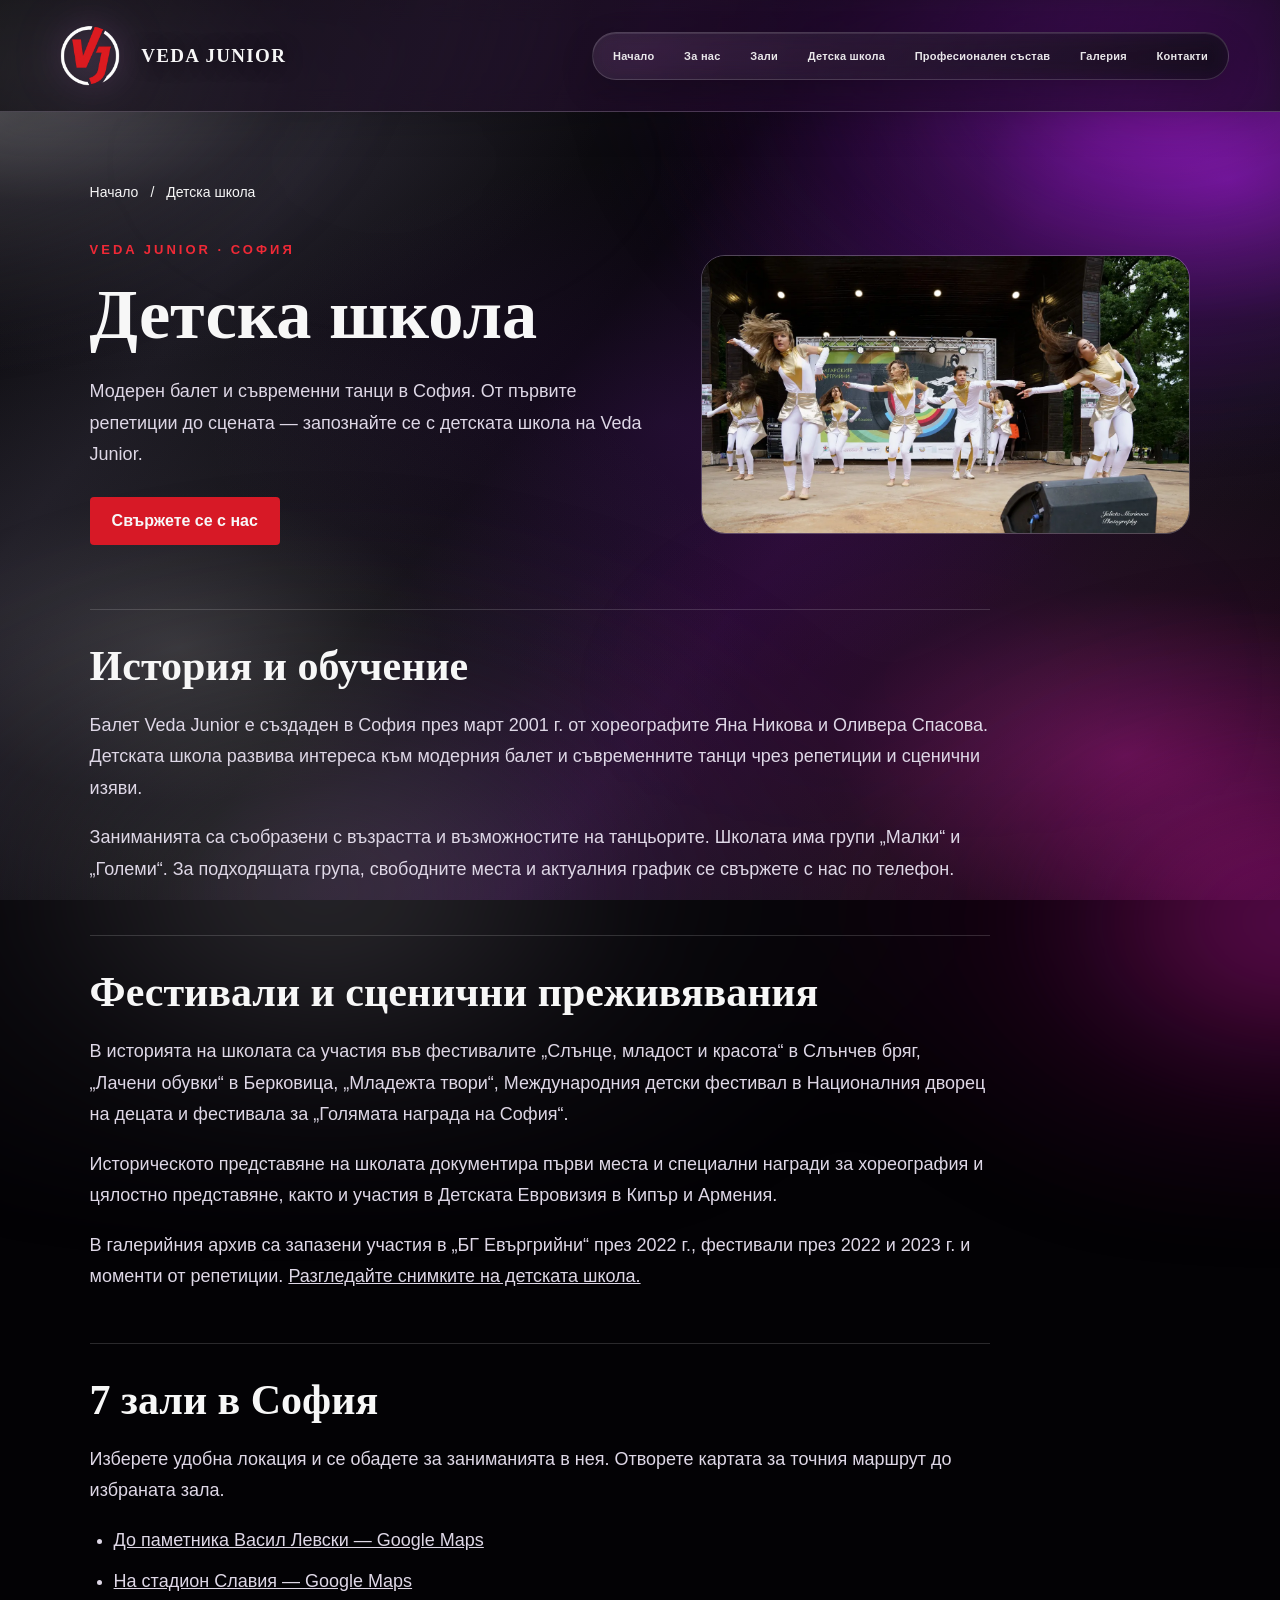
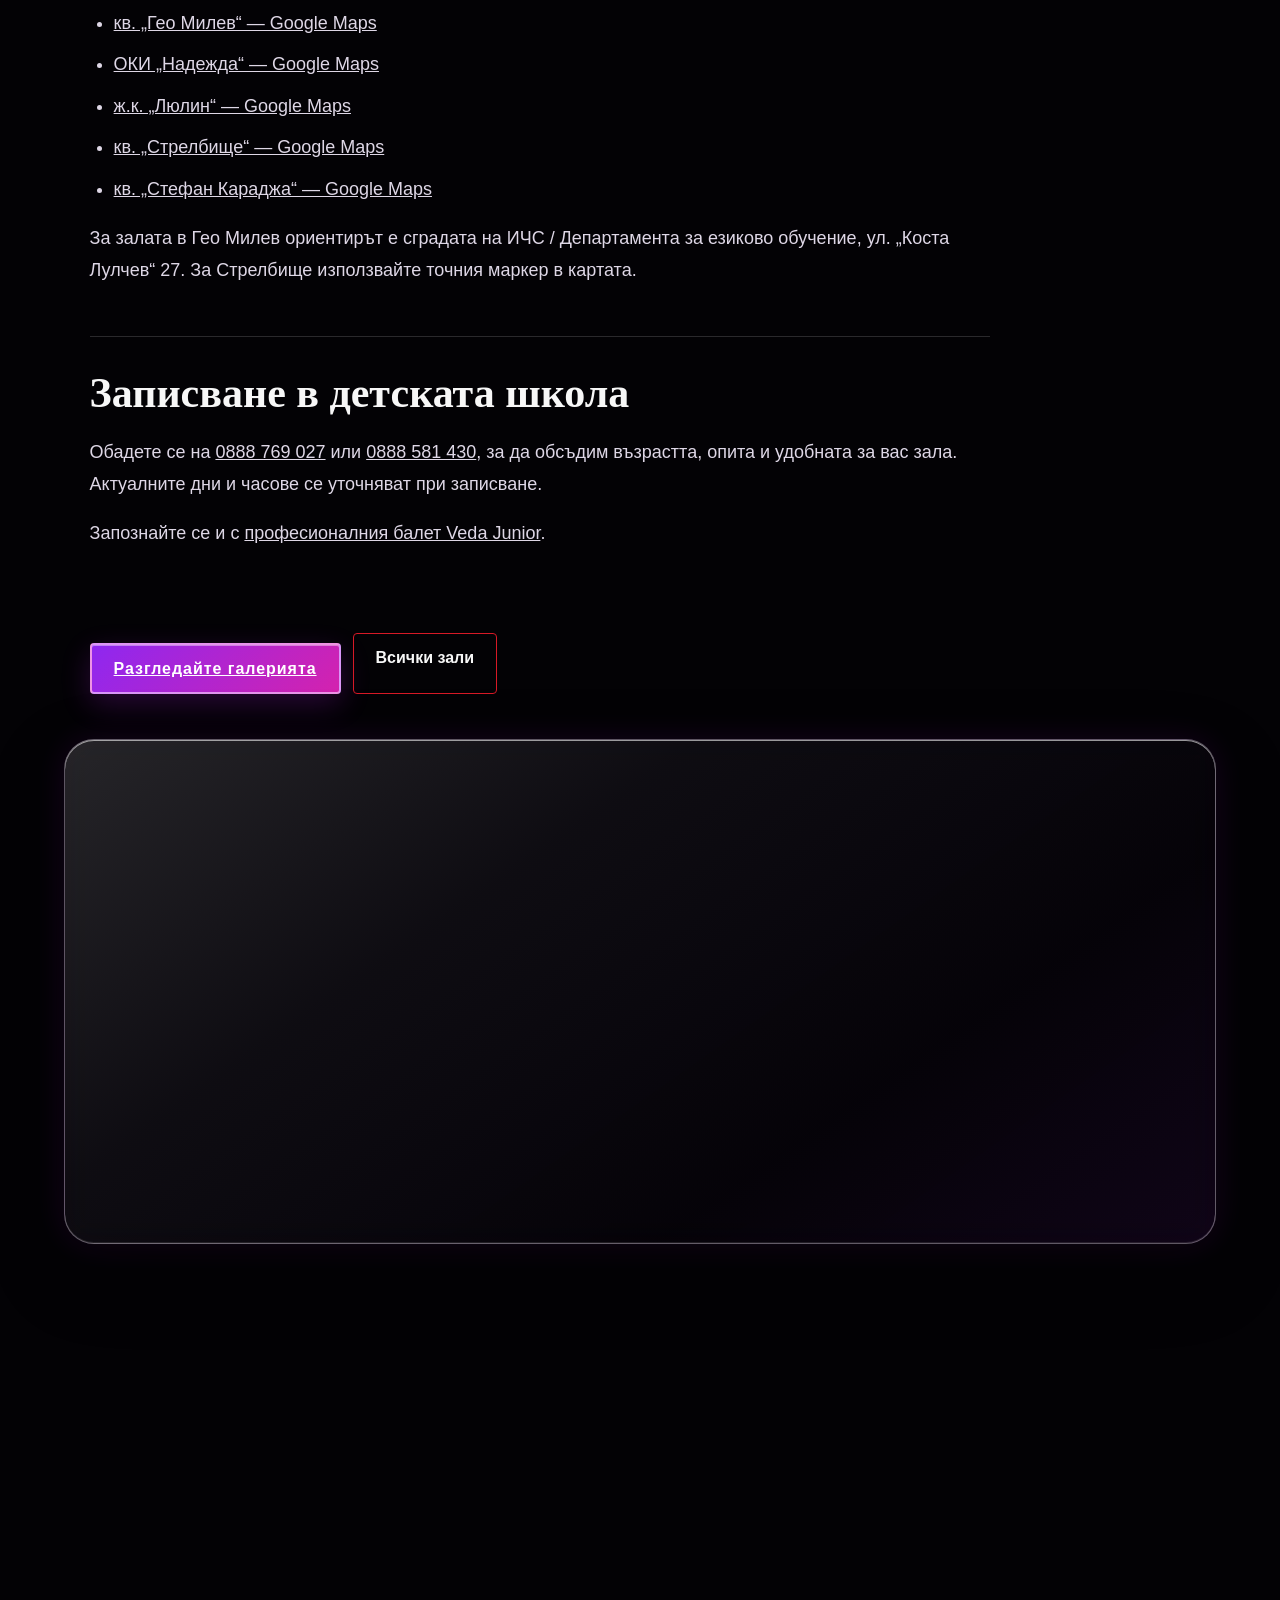
==== detska-shkola.html @ 1b2a311f "Restore school and professional ballet pages and verified legacy SEO routes" ====
<!doctype html><html lang="bg"><head><!-- Google tag (gtag.js) -->
<script async src="https://www.googletagmanager.com/gtag/js?id=G-CDFRE2R4PN"></script>
<script>
  window.dataLayer = window.dataLayer || [];
  function gtag(){dataLayer.push(arguments);}
  gtag('js', new Date());
  gtag('config', 'G-CDFRE2R4PN');
</script><meta charset="utf-8"><meta name="viewport" content="width=device-width,initial-scale=1,viewport-fit=cover"><title>Детска школа по танци и модерен балет в София | Veda Junior</title><meta name="description" content="Детската школа на Veda Junior: история от 2001 г., модерен балет, съвременни танци, фестивали и 7 зали в София. Контакти за записване."><link rel="canonical" href="https://vedajunior.com/detska-shkola.html"><meta property="og:locale" content="bg_BG"><meta property="og:type" content="website"><meta property="og:site_name" content="Veda Junior"><meta property="og:title" content="Детска школа по танци и модерен балет в София | Veda Junior"><meta property="og:description" content="Детската школа на Veda Junior: история от 2001 г., модерен балет, съвременни танци, фестивали и 7 зали в София. Контакти за записване."><meta property="og:url" content="https://vedajunior.com/detska-shkola.html"><meta property="og:image" content="https://vedajunior.com/images_opt/1689244281-14.webp"><meta property="og:image:alt" content="Танцьори от детската школа Veda Junior на сцената"><meta name="twitter:card" content="summary_large_image"><script type="application/ld+json">{"@context": "https://schema.org", "@graph": [{"@type": "WebPage", "@id": "https://vedajunior.com/detska-shkola.html#webpage", "url": "https://vedajunior.com/detska-shkola.html", "name": "Детска школа по танци и модерен балет в София | Veda Junior", "description": "Детската школа на Veda Junior: история от 2001 г., модерен балет, съвременни танци, фестивали и 7 зали в София. Контакти за записване.", "inLanguage": "bg", "isPartOf": {"@id": "https://vedajunior.com/#website"}, "about": {"@id": "https://vedajunior.com/#organization"}, "breadcrumb": {"@id": "https://vedajunior.com/detska-shkola.html#breadcrumb"}}, {"@type": "BreadcrumbList", "@id": "https://vedajunior.com/detska-shkola.html#breadcrumb", "itemListElement": [{"@type": "ListItem", "position": 1, "name": "Начало", "item": "https://vedajunior.com/"}, {"@type": "ListItem", "position": 2, "name": "Детска школа", "item": "https://vedajunior.com/detska-shkola.html"}]}]}</script><link rel="stylesheet" href="style.css?v=hero-mobile-2"><link rel="stylesheet" href="topic.css"><link rel="icon" href="logo-transparent.png" type="image/png"></head><body class="topic-page"><header><a class="brand" href="/"><img src="logo-transparent.png" alt="Лого на Балет Veda Junior"><span>VEDA JUNIOR</span></a><button class="menu-toggle" type="button" aria-label="Отвори меню" aria-expanded="false"><span></span><span></span><span></span></button><nav><a href="/">Начало</a><a href="/#about">За нас</a><a href="/#halls">Зали</a><a href="detska-shkola.html">Детска школа</a><a href="profesionalen-balet.html">Професионален състав</a><a href="gallery.html">Галерия</a><a href="/#contact">Контакти</a></nav></header><main><div class="topic-main"><nav class="breadcrumbs" aria-label="Път в сайта"><a href="/">Начало</a><span aria-hidden="true">/</span><span aria-current="page">Детска школа</span></nav><div class="topic-intro"><div><span class="eyebrow">VEDA JUNIOR · СОФИЯ</span><h1>Детска школа</h1><p>Модерен балет и съвременни танци в София. От първите репетиции до сцената — запознайте се с детската школа на Veda Junior.</p><a class="btn" href="#contact">Свържете се с нас</a></div><img class="topic-photo" src="images_opt/1689244281-14.webp" alt="Танцьори от детската школа Veda Junior на сцената" decoding="async"></div><section class="topic-section"><h2>История и обучение</h2><p>Балет Veda Junior е създаден в София през март 2001 г. от хореографите Яна Никова и Оливера Спасова. Детската школа развива интереса към модерния балет и съвременните танци чрез репетиции и сценични изяви.</p><p>Заниманията са съобразени с възрастта и възможностите на танцьорите. Школата има групи „Малки“ и „Големи“. За подходящата група, свободните места и актуалния график се свържете с нас по телефон.</p></section>
<section class="topic-section"><h2>Фестивали и сценични преживявания</h2><p>В историята на школата са участия във фестивалите „Слънце, младост и красота“ в Слънчев бряг, „Лачени обувки“ в Берковица, „Младежта твори“, Международния детски фестивал в Националния дворец на децата и фестивала за „Голямата награда на София“.</p><p>Историческото представяне на школата документира първи места и специални награди за хореография и цялостно представяне, както и участия в Детската Евровизия в Кипър и Армения.</p><p>В галерийния архив са запазени участия в „БГ Евъргрийни“ през 2022 г., фестивали през 2022 и 2023 г. и моменти от репетиции. <a href="gallery.html?tab=kids">Разгледайте снимките на детската школа.</a></p></section>
<section class="topic-section"><h2>7 зали в София</h2><p>Изберете удобна локация и се обадете за заниманията в нея. Отворете картата за точния маршрут до избраната зала.</p><ul><li><a href="https://maps.app.goo.gl/vNeuXimurUcWkyaM7" target="_blank" rel="noopener">До паметника Васил Левски — Google Maps</a></li><li><a href="https://maps.app.goo.gl/w3BesJTsPMskwZ2A6" target="_blank" rel="noopener">На стадион Славия — Google Maps</a></li><li><a href="https://maps.app.goo.gl/B8nFABYHBAxgM2967" target="_blank" rel="noopener">кв. „Гео Милев“ — Google Maps</a></li><li><a href="https://maps.app.goo.gl/H6dfVmW27UUP9sBi6" target="_blank" rel="noopener">ОКИ „Надежда“ — Google Maps</a></li><li><a href="https://maps.app.goo.gl/6rfuFx1irHDHfVjB8" target="_blank" rel="noopener">ж.к. „Люлин“ — Google Maps</a></li><li><a href="https://maps.app.goo.gl/ur7YZmLWkrTQHLBi9" target="_blank" rel="noopener">кв. „Стрелбище“ — Google Maps</a></li><li><a href="https://maps.app.goo.gl/p6iGBaYjC9usDvsx8" target="_blank" rel="noopener">кв. „Стефан Караджа“ — Google Maps</a></li></ul><p>За залата в Гео Милев ориентирът е сградата на ИЧС / Департамента за езиково обучение, ул. „Коста Лулчев“ 27. За Стрелбище използвайте точния маркер в картата.</p></section>
<section class="topic-section"><h2>Записване в детската школа</h2><p>Обадете се на <a href="tel:+359888769027">0888 769 027</a> или <a href="tel:+359888581430">0888 581 430</a>, за да обсъдим възрастта, опита и удобната за вас зала. Актуалните дни и часове се уточняват при записване.</p><p>Запознайте се и с <a href="profesionalen-balet.html">професионалния балет Veda Junior</a>.</p></section><div class="topic-links"><a class="gallery-cta" href="gallery.html?tab=kids">Разгледайте галерията</a><a class="btn ghost" href="/#halls">Всички зали</a></div></div><section id="contact" class="contact"><div><span class="eyebrow">ЗАПИСВАНИЯ</span><h2>Искаш да танцуваш с нас?</h2><p>Записването в детската танцова школа става по телефон.</p><a class="btn" href="tel:+359888769027">0888 769 027</a><a class="btn ghost" href="tel:+359888581430">0888 581 430</a><div class="social-links"><span>Последвайте ни</span><a class="social-link facebook" href="https://www.facebook.com/vedajunior.ballet/photos/?ref=page_internal" target="_blank" rel="noopener" aria-label="Veda Junior във Facebook">Facebook</a><a class="social-link instagram" href="https://www.instagram.com/ballet_veda_junior/" target="_blank" rel="noopener" aria-label="Veda Junior в Instagram">Instagram</a></div></div></section></main><script>const menuToggle=document.querySelector('.menu-toggle');
const siteNav=document.querySelector('header nav');
if(menuToggle&&siteNav){
  const closeMenu=()=>{document.body.classList.remove('menu-open');menuToggle.setAttribute('aria-expanded','false')};
  menuToggle.addEventListener('click',()=>{const open=document.body.classList.toggle('menu-open');menuToggle.setAttribute('aria-expanded',String(open))});
  siteNav.querySelectorAll('a').forEach(a=>a.addEventListener('click',closeMenu));
  window.addEventListener('resize',()=>{if(innerWidth>900)closeMenu()});
}
</script></body></html>
---- style.css ----
*{box-sizing:border-box}html{scroll-behavior:smooth}body{margin:0;background:#080808;color:#f7f7f7;font-family:Arial,Helvetica,sans-serif}header{height:82px;position:sticky;top:0;z-index:20;background:#090909ee;border-bottom:1px solid #2a2a2a;display:flex;align-items:center;justify-content:space-between;padding:0 5vw}.brand{display:flex;align-items:center;gap:12px;color:white;text-decoration:none;font-weight:800;letter-spacing:2px}.brand img{width:54px;height:54px;object-fit:cover;border-radius:50%}nav{display:flex;gap:22px;flex-wrap:wrap}nav a{color:#ddd;text-decoration:none;font-size:14px}nav a:hover{color:#e51d2a}.hero{min-height:72vh;position:relative;background:url('images/1689235006-9.jpg') center/cover no-repeat;display:flex;align-items:center;padding:7vw}.shade{position:absolute;inset:0;background:linear-gradient(90deg,#050505 5%,#050505d9 38%,#05050533 72%,#050505aa)}.heroText{position:relative;max-width:720px}.tag,.eyebrow{color:#f02936;font-weight:800;letter-spacing:3px;font-size:13px}.hero h1{font-size:clamp(52px,8vw,110px);line-height:.85;margin:20px 0}.hero h1 em{font-style:normal;color:#e51d2a}.hero p{font-size:22px}.actions{display:flex;gap:12px;flex-wrap:wrap}.btn{display:inline-block;background:#d71926;color:white;text-decoration:none;padding:15px 22px;border-radius:4px;font-weight:800;margin:8px 8px 0 0}.btn.ghost{background:transparent;border:1px solid #d71926}.section{padding:90px 7vw}.section h2,.split h2,.contact h2{font-family:Georgia,serif;font-size:clamp(34px,5vw,64px);margin:10px 0 20px}.lead{max-width:850px;color:#bbb;font-size:20px;line-height:1.6}.split{display:grid;grid-template-columns:1fr 1fr}.split article{padding:60px 5vw;background:#111}.split article:nth-child(2){background:#0b0b0b}.split img,.placeholder{width:100%;height:360px;object-fit:cover;margin-bottom:28px}.placeholder{display:grid;place-items:center;background:linear-gradient(135deg,#1d1d1d,#3b070b);color:#aaa;text-align:center;padding:30px}.dark{background:#101010}.grid{display:grid;grid-template-columns:repeat(3,1fr);gap:16px}.card{border:1px solid #333;padding:25px;min-height:140px}.card.hot{border-color:#e51d2a;background:linear-gradient(135deg,#2b0508,#111)}.card b{color:#f02936}.tabs{display:flex;gap:10px;margin:30px 0}.tab{border:1px solid #555;background:#111;color:white;padding:14px 22px;cursor:pointer;font-weight:800}.tab.active{background:#d71926;border-color:#d71926}.panel{display:none}.panel.active{display:block}.empty{padding:60px;border:1px dashed #555;color:#999}.photos{columns:4 240px;column-gap:12px}.photos img{width:100%;display:block;margin:0 0 12px;cursor:pointer;break-inside:avoid;transition:.2s}.photos img:hover{transform:scale(1.01);filter:brightness(1.12)}.contact{padding:90px 7vw;background:radial-gradient(circle at right,#5a0b10,#0a0a0a 55%)}#lightbox{position:fixed;inset:0;background:#000e;z-index:50;display:none;align-items:center;justify-content:center;padding:30px}#lightbox.open{display:flex}#lightbox img{max-width:92vw;max-height:90vh}#close{position:absolute;right:25px;top:18px;font-size:42px;background:none;border:0;color:white;cursor:pointer}@media(max-width:900px){header{height:auto;padding:14px 5vw;align-items:flex-start}nav{display:none}.hero{min-height:78vh}.split{grid-template-columns:1fr}.grid{grid-template-columns:1fr 1fr}}@media(max-width:560px){.grid{grid-template-columns:1fr}.hero{padding:10vw 6vw}.section{padding:65px 6vw}}

/* Separate gallery page */
.textlink{display:inline-block;margin-top:14px;color:#fff;text-decoration:none;font-weight:800}.current{color:#e31b23!important}.gallery-page{background:#090909}.gallery-main{padding-top:110px;min-height:100vh}.gallery-head{padding:55px 8vw 25px}.gallery-head h1{font-size:clamp(56px,8vw,110px);line-height:.9;margin:12px 0 20px}.gallery-head p{color:#aaa;font-size:18px}.gallery-tabs{padding:0 8vw 30px}.album-panel{padding:0 8vw 90px}.big-empty{min-height:320px;padding:50px;background:#121212;border:1px solid #292929}.big-empty h2{font-size:40px}.album-card{width:100%;display:grid;grid-template-columns:1.35fr 1fr;text-align:left;background:#111;border:1px solid #2b2b2b;color:white;padding:0;cursor:pointer;overflow:hidden}.album-card:hover{border-color:#e31b23}.album-collage{position:relative;display:grid;grid-template-columns:1fr 1fr;grid-template-rows:220px 220px;gap:3px;background:#000}.album-collage img{width:100%;height:100%;object-fit:cover}.album-collage .count{position:absolute;right:18px;bottom:18px;background:#e31b23;color:#fff;padding:10px 14px;font-weight:900}.album-copy{padding:45px;align-self:center}.album-copy h2,.album-title h2{font-size:clamp(38px,5vw,68px);line-height:1;margin:12px 0}.album-copy p,.album-title p{color:#aaa;line-height:1.6}.album-copy b{display:inline-block;margin-top:20px;color:#fff}.album-view{display:none}.album-view.open{display:block}.back{background:transparent;border:1px solid #555;color:white;padding:12px 18px;cursor:pointer}.album-title{padding:30px 0}.photo-grid{display:grid;grid-template-columns:repeat(4,1fr);gap:10px}.thumb{padding:0;border:0;background:#151515;cursor:pointer;aspect-ratio:4/3;overflow:hidden}.thumb img{width:100%;height:100%;object-fit:cover;transition:.25s}.thumb:hover img{transform:scale(1.035)}#lightbox .arrow{position:absolute;top:50%;transform:translateY(-50%);z-index:3;border:0;background:#0009;color:white;font-size:54px;width:60px;height:80px;cursor:pointer}.prev{left:20px}.next{right:20px}@media(max-width:800px){.gallery-main{padding-top:75px}.album-card{grid-template-columns:1fr}.album-collage{grid-template-rows:140px 140px}.album-copy{padding:28px}.photo-grid{grid-template-columns:repeat(2,1fr)}.gallery-head,.gallery-tabs,.album-panel{padding-left:6vw;padding-right:6vw}}
/* v4 additions */
.hero{background-image:linear-gradient(90deg,rgba(0,0,0,.15),rgba(0,0,0,.72)),url('new-hall-poster.png')!important;background-size:cover!important;background-position:center!important;min-height:82vh}
.heroText{margin-left:auto;max-width:560px;background:rgba(5,4,10,.58);backdrop-filter:blur(8px);padding:34px;border:1px solid rgba(190,120,255,.35);border-radius:18px}
.gallery-cta{display:inline-flex!important;margin-top:18px;padding:14px 22px;border:2px solid #b768ff;border-radius:8px;color:#fff!important;background:linear-gradient(135deg,#7025a8,#b768ff);font-weight:800;letter-spacing:.08em;box-shadow:0 0 24px rgba(183,104,255,.38)}
.album-grid{display:grid;grid-template-columns:repeat(auto-fit,minmax(280px,1fr));gap:22px;margin-top:28px}.album-card{display:block;text-align:left;background:#111;border:1px solid #333;border-radius:14px;overflow:hidden;color:#fff;cursor:pointer}.album-cover{height:210px;display:grid;grid-template-columns:1fr 1fr;gap:2px;position:relative}.album-cover img{width:100%;height:100%;object-fit:cover}.album-cover img:first-child{grid-row:span 2}.album-meta{padding:18px}.album-meta h3{margin:4px 0}.count{position:absolute;right:12px;bottom:12px;background:#000c;padding:7px 10px;border-radius:99px}.photo-grid{display:grid;grid-template-columns:repeat(auto-fill,minmax(180px,1fr));gap:10px}.thumb{border:0;padding:0;background:none;cursor:pointer}.thumb img{width:100%;height:180px;object-fit:cover;border-radius:8px}.album-view{display:none}.album-view.active{display:block}.album-list.hidden{display:none}.back{margin:20px 0;padding:12px 16px;background:#1c1c1c;color:white;border:1px solid #777;border-radius:7px;cursor:pointer}.gallery-tabs .tab{padding:13px 20px}.gallery-tabs .tab.active{box-shadow:0 0 20px rgba(183,104,255,.4)}
@media(max-width:800px){.hero{background-position:35% center}.heroText{margin:220px 16px 20px;padding:22px}.thumb img{height:140px}}

/* ===== V5 refinements ===== */
.brand{gap:16px;font-size:18px}.brand img{width:78px;height:78px;border-radius:0;object-fit:contain}.brand span{font-size:17px}
header{min-height:96px;height:96px}
.hero{background:none!important;min-height:82vh;overflow:hidden;padding:7vw;isolation:isolate}
.hero-slides,.hero-slide{position:absolute;inset:0}.hero-slides{z-index:-3}.hero-slide{opacity:0;background-position:center;background-size:cover;transform:scale(1.025);transition:opacity 1.15s ease,transform 7s ease}.hero-slide.active{opacity:1;transform:scale(1.07)}
.hero .shade{z-index:-2;background:linear-gradient(90deg,rgba(4,4,4,.94) 0%,rgba(4,4,4,.72) 38%,rgba(4,4,4,.20) 70%,rgba(4,4,4,.55) 100%)}
.heroText{margin:0;max-width:760px;background:none;backdrop-filter:none;padding:0;border:0;border-radius:0}.hero h1{font-family:Georgia,serif;text-shadow:0 3px 22px #000}.hero p{text-shadow:0 2px 12px #000}
.gallery-cta{background:#d71926!important;border:2px solid #f1444e!important;box-shadow:0 0 22px rgba(215,25,38,.42)!important;border-radius:4px!important;letter-spacing:.06em}.gallery-cta:hover{background:#ef2633!important;box-shadow:0 0 34px rgba(239,38,51,.58)!important}
.gallery-tabs .tab.active{background:#d71926;border-color:#d71926;box-shadow:0 0 16px rgba(215,25,38,.28)}
.album-grid{display:flex;flex-direction:column;gap:28px;margin-top:28px}.album-card{display:grid!important;grid-template-columns:minmax(460px,1.35fr) minmax(300px,.8fr)!important;width:100%;min-height:390px;border-radius:4px!important;background:#0e0e0e!important}.album-card:hover{border-color:#d71926!important}.album-cover{height:390px!important;grid-template-columns:1.5fr 1fr!important;grid-template-rows:1fr 1fr!important}.album-cover img{min-height:0}.album-cover img:first-child{grid-row:1 / span 2}.album-meta{padding:48px!important;display:flex;flex-direction:column;justify-content:center}.album-meta h3{font-family:Georgia,serif;font-size:clamp(34px,4vw,58px);line-height:1.03;margin:12px 0 18px}.album-meta b{margin-top:16px;color:#fff}.album-cover .count{background:#d71926!important;border-radius:3px!important;font-weight:900}.photo-grid{grid-template-columns:repeat(4,minmax(0,1fr))!important;gap:14px!important}.thumb{aspect-ratio:4/3!important;border-radius:3px!important;overflow:hidden}.thumb img{height:100%!important;border-radius:0!important;object-fit:cover}.album-title{max-width:850px}.album-title h2{font-family:Georgia,serif}
@media(max-width:900px){header{height:auto;min-height:88px}.brand img{width:66px;height:66px}.album-card{grid-template-columns:1fr!important}.album-cover{height:310px!important}.album-meta{padding:30px!important}.photo-grid{grid-template-columns:repeat(3,1fr)!important}}
@media(max-width:600px){.brand img{width:60px;height:60px}.brand span{font-size:14px}.heroText{margin:0!important;padding:0!important}.album-cover{height:250px!important}.photo-grid{grid-template-columns:repeat(2,1fr)!important}}

/* ===== V6 breathing gallery previews ===== */
.split .section-preview{width:100%;height:360px;margin-bottom:28px;overflow:hidden;position:relative;background:#111}
.split .section-preview:after{content:"";position:absolute;inset:0;pointer-events:none;background:linear-gradient(135deg,rgba(215,25,38,.10),transparent 45%,rgba(0,0,0,.18));box-shadow:inset 0 0 45px rgba(0,0,0,.28)}
.split .section-preview img{width:100%;height:100%;object-fit:cover;margin:0;transform:scale(1.035) translate3d(0,0,0);opacity:1;filter:brightness(1);transition:opacity .48s ease,transform 4.8s cubic-bezier(.2,.7,.2,1),filter .48s ease}
.split .section-preview img.leaving{opacity:.12;transform:scale(1.10) translate3d(1.2%,-.7%,0);filter:brightness(.72)}
.split .section-preview img.arriving{animation:galleryBreathe 4.6s ease-out both}
@keyframes galleryBreathe{0%{opacity:.25;transform:scale(1.085) translate3d(-1%,.6%,0);filter:brightness(.8)}20%{opacity:1;filter:brightness(1.05)}100%{opacity:1;transform:scale(1.025) translate3d(.4%,-.3%,0);filter:brightness(1)}}
@media(max-width:900px){.split .section-preview{height:320px}}

/* ===== V7 halls / maps ===== */
.halls-grid .card{display:flex;flex-direction:column;align-items:flex-start;gap:10px;min-height:190px}
.halls-grid .card h3{margin-bottom:0}
.halls-grid .card p{margin:0 0 8px}
.map-btn{display:inline-flex;margin-top:auto;padding:11px 14px;border:1px solid rgba(215,25,38,.78);background:rgba(215,25,38,.10);color:#fff;text-decoration:none;font-size:12px;font-weight:900;letter-spacing:.05em;border-radius:3px;transition:.25s ease;box-shadow:0 0 0 rgba(215,25,38,0)}
.map-btn:hover{background:#d71926;border-color:#ef2633;box-shadow:0 0 20px rgba(215,25,38,.35);transform:translateY(-1px)}


/* ===== V8 map previews + seamless breathing ===== */
.halls-grid{align-items:stretch}
.halls-grid .card{padding:0;overflow:hidden;min-height:360px;background:#0d0d0d}
.halls-grid .card > h3,.halls-grid .card > p,.halls-grid .card > b,.halls-grid .card > .map-btn{margin-left:22px;margin-right:22px}
.halls-grid .card > b{margin-top:18px}
.halls-grid .card > h3{margin-top:18px}
.halls-grid .card.hot > h3{margin-top:0}
.halls-grid .card > .map-btn{margin-bottom:22px}
.hall-map{width:100%;height:190px;position:relative;overflow:hidden;background:#191919;border-bottom:1px solid #2a2a2a}
.hall-map iframe{width:100%;height:100%;border:0;filter:grayscale(.18) contrast(1.05) brightness(.86);display:block}
.hall-map:after{content:"";position:absolute;inset:0;pointer-events:none;box-shadow:inset 0 -28px 35px rgba(8,8,8,.30)}

.split .section-preview{isolation:isolate}
.split .section-preview .preview-layer{position:absolute;inset:0;width:100%;height:100%;margin:0;object-fit:cover;object-position:center 43%;opacity:0;transform:scale(1.035);transition:opacity 1.25s ease-in-out;will-change:opacity,transform;backface-visibility:hidden}
.split .section-preview .preview-layer.portrait{object-position:center 22%}
.split .section-preview .preview-layer.active{opacity:1;animation:previewBreath 7.5s ease-in-out infinite alternate}
@keyframes previewBreath{0%{transform:scale(1.035) translate3d(-.25%,.15%,0)}100%{transform:scale(1.075) translate3d(.35%,-.35%,0)}}
@media (prefers-reduced-motion:reduce){.split .section-preview .preview-layer.active{animation:none}.split .section-preview .preview-layer{transition:opacity .25s linear}}
@media(max-width:900px){.hall-map{height:210px}.halls-grid .card{min-height:370px}}


/* ===== V9 richer atmosphere + hall emphasis ===== */
body{
  background:
    radial-gradient(circle at 12% 18%,rgba(116,13,24,.20),transparent 31%),
    radial-gradient(circle at 88% 46%,rgba(86,8,18,.14),transparent 28%),
    linear-gradient(180deg,#111114 0%,#0b0b0e 34%,#151116 62%,#0b0b0d 100%);
  background-attachment:fixed;
}
body:before{content:"";position:fixed;inset:0;pointer-events:none;z-index:-1;opacity:.18;background-image:linear-gradient(rgba(255,255,255,.018) 1px,transparent 1px),linear-gradient(90deg,rgba(255,255,255,.012) 1px,transparent 1px);background-size:46px 46px}
.section.dark{background:linear-gradient(145deg,rgba(23,22,26,.94),rgba(12,12,15,.96) 58%,rgba(42,8,14,.55))}
.section:not(.dark){background:linear-gradient(180deg,rgba(16,16,19,.88),rgba(11,11,14,.92))}
.split article{background:linear-gradient(145deg,rgba(24,23,27,.97),rgba(14,14,17,.98))}.split article:nth-child(2){background:linear-gradient(215deg,rgba(33,8,14,.68),rgba(12,12,15,.98) 55%)}
.gallery-page,.gallery-main{background:linear-gradient(160deg,#111114,#0b0b0e 55%,#1a0c10)}
.halls-grid .card{position:relative;background:linear-gradient(180deg,rgba(25,25,29,.98),rgba(12,12,15,.98));box-shadow:0 16px 40px rgba(0,0,0,.18)}
.halls-grid .card h3{font-size:clamp(25px,2.2vw,34px);line-height:1.05;font-family:Georgia,serif;letter-spacing:-.02em}
.halls-grid .card.hot{overflow:hidden;border-color:#e51d2a;box-shadow:0 0 0 1px rgba(229,29,42,.16),0 18px 48px rgba(109,5,16,.25)}
.new-hall-ribbon{position:absolute;z-index:8;top:27px;right:-53px;width:220px;padding:11px 0;background:#d71926;color:#fff;text-align:center;font-size:12px;font-weight:950;letter-spacing:.14em;transform:rotate(39deg);box-shadow:0 8px 20px rgba(0,0,0,.35),0 0 18px rgba(215,25,38,.32);pointer-events:none}
.hall-photo-temp{height:210px;background:#17171a}
.hall-photo-temp iframe{filter:grayscale(.08) saturate(.85) contrast(1.06) brightness(.90);transform:scale(1.012)}
.hall-photo-temp:before{content:"ВРЕМЕННО GOOGLE PREVIEW • ЩЕ СЕ СМЕНИ С ВАША СНИМКА";position:absolute;left:12px;bottom:10px;z-index:3;padding:6px 8px;background:rgba(7,7,9,.72);backdrop-filter:blur(5px);font-size:9px;font-weight:800;letter-spacing:.08em;color:#ddd;border:1px solid rgba(255,255,255,.12);pointer-events:none}
.contact{background:radial-gradient(circle at 82% 40%,rgba(121,10,23,.78),transparent 36%),linear-gradient(135deg,#151116,#09090b 65%)}
@media(max-width:900px){.new-hall-ribbon{top:25px;right:-58px}.halls-grid .card h3{font-size:29px}}

/* ===== V10 gallery: free chronological grid, no albums, no cropping ===== */
.gallery-v10 .gallery-head p{max-width:820px}.gallery-v10 .gallery-stream{padding:0 5vw 80px}.gallery-stream-head{display:flex;justify-content:flex-end;align-items:center;margin:-6px 0 18px;color:#8f8f95;font-size:13px;font-weight:800;letter-spacing:.08em;text-transform:uppercase}.masonry-grid{display:grid;grid-template-columns:repeat(4,minmax(0,1fr));grid-auto-rows:8px;gap:12px;align-items:start}.masonry-tile{display:block;width:100%;padding:0;margin:0;border:1px solid rgba(255,255,255,.08);background:#111114;overflow:hidden;cursor:pointer;grid-row-end:span 30;opacity:0;transform:translate3d(0,14px,0);transition:opacity .65s ease,transform .65s cubic-bezier(.2,.7,.2,1),border-color .28s ease,box-shadow .28s ease;box-shadow:0 8px 28px rgba(0,0,0,.16)}.masonry-tile img{display:block;width:100%;height:auto!important;max-width:100%;object-fit:contain!important;border-radius:0!important;transform:none!important;transition:filter .35s ease,transform .45s cubic-bezier(.2,.7,.2,1)!important}.masonry-tile.visible{opacity:1;transform:translate3d(0,0,0)}.masonry-tile.soft{transition-delay:.035s}.masonry-tile.drift{transition-delay:.07s}.masonry-tile:hover{border-color:rgba(229,29,42,.7);box-shadow:0 14px 36px rgba(0,0,0,.3),0 0 20px rgba(215,25,38,.10);transform:translate3d(0,-3px,0)}.masonry-tile:hover img{filter:brightness(1.06) contrast(1.015);transform:scale(1.008)!important}.gallery-v10 #kids,.gallery-v10 #professional{animation:galleryPanelIn .35s ease both}@keyframes galleryPanelIn{from{opacity:.35;transform:translateY(4px)}to{opacity:1;transform:none}}@media(max-width:1100px){.masonry-grid{grid-template-columns:repeat(3,minmax(0,1fr))}}@media(max-width:760px){.gallery-v10 .gallery-stream{padding-left:4vw;padding-right:4vw}.masonry-grid{grid-template-columns:repeat(2,minmax(0,1fr));gap:8px;grid-auto-rows:6px}.gallery-stream-head{margin-top:0}}@media(max-width:430px){.masonry-grid{grid-template-columns:1fr;gap:10px}.masonry-tile{grid-row-end:auto!important}}@media(prefers-reduced-motion:reduce){.masonry-tile,.masonry-tile img,.gallery-v10 #kids,.gallery-v10 #professional{transition:none!important;animation:none!important;transform:none!important}.masonry-tile{opacity:1}}

/* ===== V12 Liquid Glass atmosphere ===== */
:root{
  --glass-bg:rgba(24,24,29,.54);
  --glass-bg-deep:rgba(12,12,16,.66);
  --glass-line:rgba(255,255,255,.14);
  --glass-line-red:rgba(230,38,52,.24);
  --glass-shadow:0 22px 70px rgba(0,0,0,.28);
}
html{background:#0b0b0e}
body{
  position:relative;
  isolation:isolate;
  overflow-x:hidden;
  background:
    radial-gradient(ellipse at 10% 9%,rgba(190,28,44,.34) 0%,rgba(94,12,23,.18) 19%,transparent 43%),
    radial-gradient(ellipse at 88% 30%,rgba(235,235,240,.12) 0%,rgba(125,126,136,.08) 21%,transparent 43%),
    radial-gradient(ellipse at 20% 69%,rgba(116,116,126,.12) 0%,transparent 36%),
    radial-gradient(ellipse at 82% 84%,rgba(166,18,34,.22) 0%,transparent 39%),
    linear-gradient(145deg,#09090c 0%,#17171c 24%,#0d0d11 49%,#1b1115 72%,#0a0a0d 100%);
  background-attachment:fixed;
}
/* The background stays still; this transparent sheen is the only moving layer. */
body:before{
  content:"";
  position:fixed;
  inset:-22vh -18vw;
  z-index:0;
  pointer-events:none;
  opacity:.78;
  background:
    radial-gradient(ellipse at 22% 32%,rgba(255,255,255,.11) 0%,rgba(255,255,255,.035) 18%,transparent 38%),
    radial-gradient(ellipse at 68% 58%,rgba(219,25,42,.16) 0%,rgba(219,25,42,.035) 22%,transparent 42%),
    radial-gradient(ellipse at 48% 86%,rgba(181,184,194,.10) 0%,transparent 32%);
  filter:blur(24px) saturate(120%);
  transform:translate3d(-2.5%,0,0) scale(1.03);
  animation:liquidSheen 18s ease-in-out infinite alternate;
}
body:after{
  content:"";
  position:fixed;
  inset:0;
  z-index:0;
  pointer-events:none;
  opacity:.20;
  background-image:
    linear-gradient(rgba(255,255,255,.022) 1px,transparent 1px),
    linear-gradient(90deg,rgba(255,255,255,.016) 1px,transparent 1px);
  background-size:52px 52px;
  -webkit-mask-image:linear-gradient(to bottom,transparent,black 14%,black 86%,transparent);
  mask-image:linear-gradient(to bottom,transparent,black 14%,black 86%,transparent);
}
@keyframes liquidSheen{
  0%{transform:translate3d(-3.5%,-1.2%,0) scale(1.03) rotate(-1deg)}
  45%{transform:translate3d(2.2%,1.5%,0) scale(1.07) rotate(.6deg)}
  100%{transform:translate3d(4%,-.8%,0) scale(1.04) rotate(1.2deg)}
}
header,main{position:relative;z-index:2}
header{
  background:rgba(10,10,14,.64)!important;
  border-bottom:1px solid rgba(255,255,255,.12)!important;
  box-shadow:0 10px 35px rgba(0,0,0,.16);
  -webkit-backdrop-filter:blur(22px) saturate(145%);
  backdrop-filter:blur(22px) saturate(145%);
}
/* Let the static gradient breathe through the main sections. */
.section,.section.dark,.gallery-page,.gallery-main{background:transparent!important}
#about.section{
  margin:46px 5vw;
  padding:64px 4vw;
  border:1px solid var(--glass-line);
  border-radius:28px;
  background:linear-gradient(135deg,rgba(255,255,255,.075),rgba(255,255,255,.025) 45%,rgba(145,13,28,.08))!important;
  box-shadow:var(--glass-shadow),inset 0 1px 0 rgba(255,255,255,.08);
  -webkit-backdrop-filter:blur(20px) saturate(125%);
  backdrop-filter:blur(20px) saturate(125%);
}
.split{gap:18px;padding:0 5vw 58px}
.split article,.split article:nth-child(2){
  position:relative;
  overflow:hidden;
  border:1px solid var(--glass-line);
  border-radius:28px;
  background:linear-gradient(145deg,rgba(255,255,255,.075),rgba(18,18,23,.50) 44%,rgba(93,8,18,.14))!important;
  box-shadow:var(--glass-shadow),inset 0 1px 0 rgba(255,255,255,.07);
  -webkit-backdrop-filter:blur(22px) saturate(130%);
  backdrop-filter:blur(22px) saturate(130%);
}
.split article:nth-child(2){background:linear-gradient(215deg,rgba(180,19,34,.11),rgba(20,20,25,.54) 46%,rgba(255,255,255,.055))!important}
.split .section-preview{border-radius:18px;border:1px solid rgba(255,255,255,.10);box-shadow:0 16px 44px rgba(0,0,0,.24)}
#halls.section{padding-top:70px}
.halls-grid{gap:18px}
.halls-grid .card{
  background:linear-gradient(145deg,rgba(255,255,255,.095),rgba(20,20,25,.54) 46%,rgba(111,9,21,.12))!important;
  border:1px solid var(--glass-line)!important;
  border-radius:22px;
  box-shadow:0 18px 52px rgba(0,0,0,.22),inset 0 1px 0 rgba(255,255,255,.08);
  -webkit-backdrop-filter:blur(20px) saturate(128%);
  backdrop-filter:blur(20px) saturate(128%);
  transition:transform .35s ease,border-color .35s ease,box-shadow .35s ease;
}
.halls-grid .card:hover{transform:translateY(-5px);border-color:rgba(255,255,255,.24)!important;box-shadow:0 26px 62px rgba(0,0,0,.28),0 0 28px rgba(215,25,38,.08)}
.halls-grid .card.hot{border-color:rgba(229,29,42,.62)!important;background:linear-gradient(145deg,rgba(229,29,42,.16),rgba(24,24,29,.58) 42%,rgba(255,255,255,.055))!important}
.hall-map{border-bottom-color:rgba(255,255,255,.11);background:rgba(15,15,18,.62)}
.contact{
  position:relative;
  z-index:2;
  margin:28px 5vw 70px;
  border-radius:30px;
  border:1px solid rgba(255,255,255,.14);
  background:linear-gradient(120deg,rgba(255,255,255,.075),rgba(24,24,29,.55) 42%,rgba(148,12,28,.22))!important;
  box-shadow:0 24px 80px rgba(0,0,0,.30),inset 0 1px 0 rgba(255,255,255,.08);
  -webkit-backdrop-filter:blur(24px) saturate(135%);
  backdrop-filter:blur(24px) saturate(135%);
}
.btn,.gallery-cta,.map-btn{position:relative;overflow:hidden}
.btn:after,.gallery-cta:after,.map-btn:after{content:"";position:absolute;inset:-80% auto -80% -55%;width:38%;transform:rotate(18deg);background:linear-gradient(90deg,transparent,rgba(255,255,255,.20),transparent);transition:left .55s ease;pointer-events:none}
.btn:hover:after,.gallery-cta:hover:after,.map-btn:hover:after{left:120%}
/* Gallery gets glass chrome but leaves photographs untouched. */
.gallery-v10 .gallery-head{margin:38px 5vw 24px;padding:46px 3vw;border:1px solid var(--glass-line);border-radius:26px;background:linear-gradient(135deg,rgba(255,255,255,.07),rgba(18,18,23,.46),rgba(117,10,23,.10));box-shadow:var(--glass-shadow);-webkit-backdrop-filter:blur(20px);backdrop-filter:blur(20px)}
.gallery-v10 .gallery-tabs{margin:0 5vw 26px;padding:10px;display:inline-flex;border:1px solid rgba(255,255,255,.12);border-radius:16px;background:rgba(18,18,23,.50);-webkit-backdrop-filter:blur(18px);backdrop-filter:blur(18px)}
.masonry-tile{border-radius:12px;background:rgba(18,18,23,.48);border-color:rgba(255,255,255,.12);box-shadow:0 12px 36px rgba(0,0,0,.20)}
@media(max-width:900px){
  #about.section{margin:28px 4vw;padding:48px 6vw;border-radius:22px}
  .split{grid-template-columns:1fr;padding:0 4vw 40px}
  .split article{border-radius:22px}
  .contact{margin:20px 4vw 45px;border-radius:24px}
  .gallery-v10 .gallery-head{margin:24px 4vw 20px;padding:36px 5vw}
  .gallery-v10 .gallery-tabs{margin-left:4vw;margin-right:4vw}
}
@media(prefers-reduced-motion:reduce){body:before{animation:none}}

/* ===== V13 performance + living glass ===== */
/* Keep the v12 look, but move expensive effects off continuously animated layers. */
body:before{
  filter:none!important;
  opacity:.68;
  will-change:transform;
  transform:translate3d(-2.5%,0,0) scale(1.03);
  animation-duration:28s!important;
}
body:after{opacity:.14}
header{
  -webkit-backdrop-filter:blur(14px) saturate(125%)!important;
  backdrop-filter:blur(14px) saturate(125%)!important;
}
#about.section,.split article,.halls-grid .card,.contact,.gallery-v10 .gallery-head,.gallery-v10 .gallery-tabs{
  -webkit-backdrop-filter:none!important;
  backdrop-filter:none!important;
}
/* Static translucent layers preserve the glass look without forcing full-page live blur. */
#about.section,.split article,.halls-grid .card,.contact,.gallery-v10 .gallery-head,.gallery-v10 .gallery-tabs{
  isolation:isolate;
  transform:translateZ(0);
}
#about.section:before,.split article:before,.halls-grid .card:before,.contact:before,.gallery-v10 .gallery-head:before{
  content:"";
  position:absolute;
  inset:0;
  border-radius:inherit;
  pointer-events:none;
  z-index:0;
  opacity:.32;
  background:radial-gradient(520px circle at 18% 0%,rgba(255,255,255,.16),transparent 42%),radial-gradient(460px circle at 88% 100%,rgba(221,24,41,.15),transparent 46%);
  transition:opacity .42s ease,transform .55s cubic-bezier(.2,.7,.2,1);
  transform:translate3d(0,0,0) scale(1);
}
#about.section>* ,.split article>* ,.halls-grid .card>* ,.contact>* ,.gallery-v10 .gallery-head>*{position:relative;z-index:1}
#about.section:hover:before,.split article:hover:before,.halls-grid .card:hover:before,.contact:hover:before,.gallery-v10 .gallery-head:hover:before{
  opacity:.62;
  transform:translate3d(.5%,-.5%,0) scale(1.025);
}
#about.section,.split article,.halls-grid .card,.contact,.gallery-v10 .gallery-head{
  transition:transform .42s cubic-bezier(.2,.7,.2,1),border-color .35s ease,box-shadow .42s ease,background-color .35s ease;
}
#about.section:hover,.split article:hover,.contact:hover,.gallery-v10 .gallery-head:hover{
  transform:translate3d(0,-3px,0);
  border-color:rgba(255,255,255,.22);
  box-shadow:0 26px 72px rgba(0,0,0,.27),0 0 32px rgba(215,25,38,.07),inset 0 1px 0 rgba(255,255,255,.11);
}
.halls-grid .card:hover{transform:translate3d(0,-4px,0)!important}
/* A tiny edge highlight makes each glass panel react without a heavy blur. */
#about.section:after,.split article:after,.halls-grid .card:after,.contact:after,.gallery-v10 .gallery-head:after{
  content:"";
  position:absolute;
  left:8%;right:8%;top:0;height:1px;
  pointer-events:none;
  z-index:2;
  opacity:.35;
  background:linear-gradient(90deg,transparent,rgba(255,255,255,.55),rgba(229,29,42,.28),transparent);
  transform:scaleX(.72);
  transition:opacity .35s ease,transform .5s ease;
}
#about.section:hover:after,.split article:hover:after,.halls-grid .card:hover:after,.contact:hover:after,.gallery-v10 .gallery-head:hover:after{opacity:.8;transform:scaleX(1)}
/* Smooth one-time entrance; compositor-only and then it is done. */
.glass-reveal{opacity:0;transform:translate3d(0,14px,0)!important}
.glass-reveal.glass-visible{opacity:1;transform:translate3d(0,0,0)!important;transition:opacity .62s ease,transform .72s cubic-bezier(.2,.75,.2,1),border-color .35s ease,box-shadow .42s ease}
/* Reduce paint work below the fold. */
#about,.split,#halls,.contact{content-visibility:auto;contain-intrinsic-size:700px}
/* Preview and hero animations stay on the compositor. */
.hero-slide,.preview-layer{will-change:transform,opacity;transform:translateZ(0);backface-visibility:hidden}
.split .section-preview .preview-layer{transition:opacity 1.05s ease-in-out!important}
@keyframes previewBreath{0%{transform:translate3d(-.18%,.12%,0) scale(1.035)}100%{transform:translate3d(.22%,-.22%,0) scale(1.065)}}
.split .section-preview .preview-layer.active{animation-duration:9s!important;animation-timing-function:ease-in-out!important}
/* Gallery thumbnails are optimized WebP files; only visible content gets painted. */
.masonry-tile{content-visibility:auto;contain:layout paint style;will-change:auto}
.masonry-tile img{will-change:auto}
@media (hover:hover) and (pointer:fine){
  .masonry-tile:hover{transform:translate3d(0,-2px,0);box-shadow:0 16px 38px rgba(0,0,0,.24),0 0 18px rgba(215,25,38,.06)}
}
@media(max-width:900px){
  /* Mobile GPUs benefit most from avoiding backdrop filters. */
  header{-webkit-backdrop-filter:none!important;backdrop-filter:none!important;background:rgba(10,10,14,.94)!important}
  body:before{animation-duration:36s!important;opacity:.56}
}
@media(prefers-reduced-motion:reduce){
  .glass-reveal,.glass-reveal.glass-visible{opacity:1!important;transform:none!important}
  #about.section:before,.split article:before,.halls-grid .card:before,.contact:before,.gallery-v10 .gallery-head:before{transition:none!important}
}
#about.section,.gallery-v10 .gallery-head{position:relative;overflow:hidden}

/* ===== V14 stronger glass interaction + firmer background ===== */
/* Firmer, cleaner atmosphere: fewer blurred gradients, more defined tonal fields. */
body{
  background:
    linear-gradient(118deg,rgba(126,13,27,.16) 0 16%,transparent 16% 72%,rgba(116,14,26,.11) 72% 100%),
    linear-gradient(180deg,#111216 0%,#17181d 30%,#101115 58%,#181317 78%,#0e0f12 100%)!important;
  background-attachment:fixed;
}
body:before{
  inset:-8vh -8vw!important;
  opacity:.34!important;
  background:
    linear-gradient(108deg,transparent 0 20%,rgba(255,255,255,.045) 34%,transparent 48%),
    linear-gradient(252deg,transparent 0 63%,rgba(215,25,38,.075) 76%,transparent 90%)!important;
  animation:liquidSheen 36s ease-in-out infinite alternate!important;
  filter:none!important;
}
body:after{opacity:.075!important;background-size:58px 58px!important}

/* Panels remain glass, but are less cloudy and more defined. */
#about.section,.split article,.halls-grid .card,.contact,.gallery-v10 .gallery-head{
  background:linear-gradient(145deg,rgba(38,39,45,.84),rgba(19,20,24,.91) 58%,rgba(65,15,23,.72))!important;
  border-color:rgba(255,255,255,.15)!important;
}
.split article:nth-child(2){background:linear-gradient(215deg,rgba(71,17,26,.74),rgba(20,21,25,.92) 48%,rgba(40,41,47,.82))!important}
.halls-grid .card{background:linear-gradient(160deg,rgba(42,43,49,.88),rgba(19,20,24,.94) 62%,rgba(56,14,21,.70))!important}
.halls-grid .card.hot{background:linear-gradient(155deg,rgba(81,18,28,.90),rgba(22,22,27,.94) 56%,rgba(43,43,49,.82))!important}
.contact{background:linear-gradient(120deg,rgba(40,41,47,.88),rgba(20,20,24,.94) 54%,rgba(92,17,29,.82))!important}

/* Stronger but still restrained hover glow for all main glass windows. */
#about.section:hover,.split article:hover,.halls-grid .card:hover,.contact:hover,.gallery-v10 .gallery-head:hover{
  border-color:rgba(255,255,255,.31)!important;
  box-shadow:
    0 28px 78px rgba(0,0,0,.34),
    0 0 28px rgba(255,255,255,.075),
    0 0 48px rgba(215,25,38,.18),
    inset 0 1px 0 rgba(255,255,255,.18),
    inset 0 0 30px rgba(255,255,255,.018)!important;
}
.halls-grid .card:hover{transform:translate3d(0,-5px,0)!important}
#about.section:hover:before,.split article:hover:before,.halls-grid .card:hover:before,.contact:hover:before,.gallery-v10 .gallery-head:hover:before{opacity:.86!important}
#about.section:hover:after,.split article:hover:after,.halls-grid .card:hover:after,.contact:hover:after,.gallery-v10 .gallery-head:hover:after{opacity:1!important;filter:drop-shadow(0 0 8px rgba(255,255,255,.25)) drop-shadow(0 0 11px rgba(215,25,38,.28))}

/* The new-hall ribbon is anchored tightly to the actual top-right card corner. */
.halls-grid .card.hot{position:relative!important;overflow:hidden!important}
.new-hall-ribbon{
  top:19px!important;
  right:-58px!important;
  width:220px!important;
  padding:10px 0!important;
  transform:rotate(45deg)!important;
  transform-origin:center!important;
  z-index:12!important;
}

/* Main labels now lead the two key homepage panels. */
.split .split-title{
  font-family:Georgia,serif;
  font-size:clamp(42px,5.4vw,74px)!important;
  line-height:.94!important;
  letter-spacing:-.035em;
  margin:10px 0 20px!important;
  text-transform:uppercase;
}
.split article p{font-size:17px;line-height:1.65;color:#c3c3c8;max-width:620px}

/* Hero hierarchy: location is part of the main message; enrollment badge removed. */
.hero h1{font-size:clamp(46px,7.1vw,100px)!important;line-height:.86!important}
.hero h1 .hero-location{font-size:.54em;letter-spacing:.035em;color:#fff;font-family:Arial,Helvetica,sans-serif;font-weight:900;line-height:1.05;display:inline-block;margin:.12em 0 .06em}
.hero h1 em{display:inline-block;margin-top:.04em}

@media(max-width:900px){
  .new-hall-ribbon{top:18px!important;right:-62px!important}
  .split .split-title{font-size:clamp(40px,10vw,62px)!important}
  .hero h1{font-size:clamp(43px,11vw,76px)!important}
}


/* ===== V15 sharper color field + flash photo transitions ===== */
/* Roughly 70% graphite/black and 30% stronger red, with harder edges so the glass reads clearly. */
body{
  background-color:#0a0a0d!important;
  background-image:
    linear-gradient(118deg,transparent 0 61%,rgba(82,7,18,.10) 61% 64%,rgba(151,12,30,.62) 64% 71%,rgba(215,25,38,.50) 71% 75%,rgba(62,8,16,.18) 75% 79%,transparent 79% 100%),
    linear-gradient(32deg,#08080a 0 24%,#17181d 24% 43%,#0c0c10 43% 61%,#202127 61% 70%,#100b0e 70% 78%,#4a0814 78% 87%,#0a0a0d 87% 100%)!important;
  background-attachment:fixed!important;
}
body:before{
  opacity:.30!important;
  background:
    linear-gradient(112deg,transparent 0 35%,rgba(255,255,255,.045) 42%,transparent 49%),
    linear-gradient(250deg,transparent 0 58%,rgba(232,28,48,.12) 65%,transparent 72%)!important;
  animation:liquidSheen 42s ease-in-out infinite alternate!important;
  filter:none!important;
}
body:after{opacity:.055!important}

/* OКИ „Средец“ now uses the same hall-card treatment as every other location. */
.halls-grid .card.hot{border-color:var(--glass-line)!important;background:linear-gradient(160deg,rgba(42,43,49,.88),rgba(19,20,24,.94) 62%,rgba(56,14,21,.70))!important;box-shadow:0 18px 52px rgba(0,0,0,.22),inset 0 1px 0 rgba(255,255,255,.08)!important}
.new-hall-ribbon{display:none!important}

/* Hero hierarchy: the location announcement is the headline; hall name is clearly secondary. */
.hero h1{font-size:clamp(50px,7.4vw,106px)!important;line-height:.90!important;margin:20px 0 16px!important}
.hero h1 .hero-mainline{display:block;font-family:Georgia,serif;font-weight:800;letter-spacing:-.045em;color:#fff;text-shadow:0 3px 24px rgba(0,0,0,.85)}
.hero h1 em{display:block!important;margin-top:.22em!important;font-family:Arial,Helvetica,sans-serif;font-size:.58em!important;line-height:1!important;letter-spacing:.015em;color:#e51d2a!important;font-weight:900;text-shadow:0 3px 18px rgba(0,0,0,.82)}

/* Remove the old breathing/zoom behavior. Images stay stable and change through a fast light sweep. */
.hero-slide{
  transform:translateZ(0) scale(1.002)!important;
  transition:opacity .24s linear!important;
}
.hero-slide.active{transform:translateZ(0) scale(1.002)!important}
.split .section-preview .preview-layer,
.split .section-preview .preview-layer.active{
  transform:translateZ(0) scale(1.002)!important;
  animation:none!important;
  transition:opacity .24s linear!important;
}
.hero-slides,.section-preview{position:relative;overflow:hidden}
.hero-slides:after,.section-preview:after{
  content:"";
  position:absolute;
  z-index:8;
  pointer-events:none;
  top:-42%;bottom:-42%;
  left:-72%;
  width:48%;
  opacity:0;
  transform:skewX(-18deg) translate3d(0,0,0);
  background:linear-gradient(90deg,transparent 0%,rgba(255,255,255,.08) 22%,rgba(255,255,255,.92) 48%,rgba(255,235,238,.70) 58%,rgba(229,29,42,.22) 72%,transparent 100%);
  mix-blend-mode:screen;
  filter:blur(1px);
  will-change:transform,opacity;
}
.hero-slides.shine-flash:after,.section-preview.shine-flash:after{animation:photoShineSwap .68s cubic-bezier(.25,.65,.25,1) both}
@keyframes photoShineSwap{
  0%{left:-72%;opacity:0}
  12%{opacity:.65}
  44%{opacity:1}
  72%{opacity:.58}
  100%{left:132%;opacity:0}
}
/* Tiny overall exposure pulse sells the metal-in-sun flash without a heavy blur. */
.hero-slides.shine-flash,.section-preview.shine-flash{animation:exposureBlink .68s ease-out both}
@keyframes exposureBlink{0%,100%{filter:brightness(1)}38%{filter:brightness(1.16)}52%{filter:brightness(1.06)}}

@media(max-width:900px){
  .hero h1{font-size:clamp(42px,10.4vw,72px)!important}
  .hero h1 em{font-size:.60em!important;margin-top:.28em!important}
  .hero-slides:after,.section-preview:after{width:58%}
}
@media(prefers-reduced-motion:reduce){
  .hero-slides.shine-flash:after,.section-preview.shine-flash:after,.hero-slides.shine-flash,.section-preview.shine-flash{animation:none!important}
}

/* ===== V16 red liquid field + clearer glass + stronger light-sweep hero ===== */
/* Red now carries more of the canvas, but with soft organic gradients instead of hard bands. */
html{background:#25050b!important}
body{
  background-color:#25050b!important;
  background-image:
    radial-gradient(ellipse at 8% 12%,rgba(245,35,54,.82) 0%,rgba(188,17,38,.62) 23%,rgba(91,8,22,.28) 43%,transparent 66%),
    radial-gradient(ellipse at 86% 28%,rgba(165,13,34,.78) 0%,rgba(103,7,24,.48) 29%,transparent 61%),
    radial-gradient(ellipse at 26% 72%,rgba(224,22,45,.62) 0%,rgba(126,9,28,.44) 30%,transparent 62%),
    radial-gradient(ellipse at 82% 88%,rgba(239,33,51,.58) 0%,rgba(102,8,23,.38) 34%,transparent 65%),
    linear-gradient(145deg,#14070b 0%,#3c0913 24%,#180a0f 43%,#4a0916 66%,#20080e 83%,#0e0d11 100%)!important;
  background-attachment:fixed!important;
}
/* Softer moving reflections; no straight cut-off color bands. */
body:before{
  inset:-12vh -12vw!important;
  opacity:.52!important;
  background:
    radial-gradient(ellipse at 22% 42%,rgba(255,255,255,.11) 0%,rgba(255,255,255,.035) 19%,transparent 45%),
    radial-gradient(ellipse at 72% 54%,rgba(255,76,91,.16) 0%,rgba(215,25,38,.06) 24%,transparent 52%)!important;
  animation:liquidSheen 30s ease-in-out infinite alternate!important;
}
body:after{opacity:.055!important}

/* More transparent Liquid Glass: less frost, more of the red field visible through it. */
:root{
  --glass-bg:rgba(20,18,23,.28);
  --glass-bg-deep:rgba(10,10,14,.34);
  --glass-line:rgba(255,255,255,.18);
  --glass-shadow:0 24px 68px rgba(0,0,0,.28);
}
header{
  background:rgba(12,10,14,.42)!important;
  -webkit-backdrop-filter:blur(11px) saturate(128%)!important;
  backdrop-filter:blur(11px) saturate(128%)!important;
}
#about.section,.split article,.halls-grid .card,.contact,.gallery-v10 .gallery-head{
  background:linear-gradient(145deg,rgba(255,255,255,.075),rgba(18,14,19,.34) 48%,rgba(109,7,25,.16))!important;
  -webkit-backdrop-filter:blur(10px) saturate(118%)!important;
  backdrop-filter:blur(10px) saturate(118%)!important;
  border-color:rgba(255,255,255,.18)!important;
}
.split article:nth-child(2){background:linear-gradient(215deg,rgba(146,12,32,.18),rgba(18,14,19,.32) 50%,rgba(255,255,255,.06))!important}
.gallery-v10 .gallery-tabs{
  background:rgba(18,14,19,.34)!important;
  -webkit-backdrop-filter:blur(9px) saturate(116%)!important;
  backdrop-filter:blur(9px) saturate(116%)!important;
}
/* Keep hover lively while preserving the clearer glass. */
#about.section:hover,.split article:hover,.halls-grid .card:hover,.contact:hover,.gallery-v10 .gallery-head:hover{
  border-color:rgba(255,255,255,.38)!important;
  box-shadow:0 30px 78px rgba(0,0,0,.32),0 0 34px rgba(255,255,255,.09),0 0 58px rgba(236,25,48,.28),inset 0 1px 0 rgba(255,255,255,.22)!important;
}

/* Explicitly restore and foreground the rotating main hero photography. */
.hero{background:#08080a!important;isolation:isolate!important}
.hero-slides{display:block!important;position:absolute!important;inset:0!important;z-index:0!important;opacity:1!important}
.hero-slide{display:block!important;background-size:cover!important;background-position:center 38%!important;opacity:0!important;transform:translateZ(0) scale(1.001)!important;transition:opacity .20s linear!important}
.hero-slide.active{opacity:1!important;transform:translateZ(0) scale(1.001)!important}
.hero .shade{z-index:1!important;background:linear-gradient(90deg,rgba(4,3,5,.90) 0%,rgba(8,4,7,.66) 37%,rgba(34,3,10,.16) 72%,rgba(10,3,6,.40) 100%)!important}
.heroText{z-index:3!important}
/* A dedicated highlight sits above the shade, so the flash is unmistakable. */
.hero-flash{position:absolute;inset:0;z-index:2;pointer-events:none;overflow:hidden;opacity:0}
.hero-flash:before{
  content:"";position:absolute;top:-45%;bottom:-45%;left:-78%;width:42%;
  transform:skewX(-18deg);
  background:linear-gradient(90deg,transparent 0%,rgba(255,255,255,.10) 16%,rgba(255,220,224,.86) 42%,rgba(255,255,255,.98) 50%,rgba(255,76,93,.70) 62%,rgba(215,25,38,.22) 78%,transparent 100%);
  filter:drop-shadow(0 0 18px rgba(255,255,255,.58)) drop-shadow(0 0 28px rgba(239,35,56,.52));
}
.hero-slides.shine-flash ~ .hero-flash{opacity:1}
.hero-slides.shine-flash ~ .hero-flash:before{animation:heroLightSweep .66s cubic-bezier(.18,.72,.22,1) both}
@keyframes heroLightSweep{
  0%{left:-78%;opacity:0}
  10%{opacity:.75}
  42%{opacity:1}
  100%{left:136%;opacity:0}
}
/* Stronger but quick flash on the two homepage gallery previews too. */
.section-preview.shine-flash:after{
  width:58%!important;
  background:linear-gradient(90deg,transparent 0%,rgba(255,255,255,.10) 14%,rgba(255,235,238,.88) 43%,rgba(255,255,255,.98) 50%,rgba(255,65,82,.64) 64%,rgba(215,25,38,.18) 82%,transparent 100%)!important;
  filter:drop-shadow(0 0 15px rgba(255,255,255,.48)) drop-shadow(0 0 22px rgba(229,29,42,.40))!important;
  animation-duration:.66s!important;
}
.hero-slides.shine-flash{animation:heroExposureBlink .66s ease-out both!important}
.section-preview.shine-flash{animation:previewExposureBlink .66s ease-out both!important}
@keyframes heroExposureBlink{0%,100%{filter:brightness(1)}38%{filter:brightness(1.30)}55%{filter:brightness(1.08)}}
@keyframes previewExposureBlink{0%,100%{filter:brightness(1)}38%{filter:brightness(1.24)}55%{filter:brightness(1.07)}}

@media(max-width:900px){
  header{-webkit-backdrop-filter:none!important;backdrop-filter:none!important;background:rgba(16,7,11,.90)!important}
  #about.section,.split article,.halls-grid .card,.contact,.gallery-v10 .gallery-head{-webkit-backdrop-filter:blur(6px) saturate(112%)!important;backdrop-filter:blur(6px) saturate(112%)!important}
  .hero-flash:before{width:58%}
}
@media(prefers-reduced-motion:reduce){
  .hero-slides.shine-flash ~ .hero-flash:before,.hero-slides.shine-flash,.section-preview.shine-flash{animation:none!important}
}

/* ===== V17 balanced black/red field + cleaner larger logo ===== */
/* Return to a dark premium base, but keep visibly more red than the first glass pass. */
html{background:#0a0a0d!important}
body{
  background-color:#0a0a0d!important;
  background-image:
    radial-gradient(ellipse at 10% 10%,rgba(178,14,35,.48) 0%,rgba(93,8,23,.25) 28%,transparent 57%),
    radial-gradient(ellipse at 88% 26%,rgba(224,24,45,.38) 0%,rgba(116,8,27,.22) 29%,transparent 60%),
    radial-gradient(ellipse at 28% 76%,rgba(190,15,38,.34) 0%,rgba(83,7,21,.19) 31%,transparent 62%),
    radial-gradient(ellipse at 84% 91%,rgba(231,28,48,.28) 0%,rgba(92,7,22,.17) 32%,transparent 61%),
    linear-gradient(145deg,#08090c 0%,#15161b 26%,#0a0a0e 47%,#1a0b10 66%,#0d0d11 83%,#151519 100%)!important;
  background-attachment:fixed!important;
}
body:before{
  opacity:.42!important;
  background:
    radial-gradient(ellipse at 24% 38%,rgba(255,255,255,.085) 0%,rgba(255,255,255,.025) 20%,transparent 46%),
    radial-gradient(ellipse at 72% 58%,rgba(241,44,63,.14) 0%,rgba(215,25,38,.045) 26%,transparent 55%)!important;
}

/* Logo: larger and with the black JPEG plate removed. */
.brand{gap:15px!important}
.brand img{
  width:94px!important;
  height:94px!important;
  object-fit:contain!important;
  border-radius:0!important;
  background:transparent!important;
  mix-blend-mode:normal!important;
  filter:drop-shadow(0 0 10px rgba(255,255,255,.06)) drop-shadow(0 0 12px rgba(215,25,38,.10));
}
header{min-height:108px!important;height:108px!important}
@media(max-width:900px){
  header{min-height:90px!important;height:auto!important}
  .brand img{width:76px!important;height:76px!important}
}
@media(max-width:600px){.brand img{width:68px!important;height:68px!important}}

/* ===== V18 refined dark liquid glass + living photography + typography/header ===== */
html{background:#07080a!important}
body{
  background-color:#08090c!important;
  background-image:
    radial-gradient(ellipse at 8% 14%,rgba(190,15,39,.25) 0%,rgba(96,7,24,.12) 25%,transparent 52%),
    radial-gradient(ellipse at 78% 18%,rgba(224,26,48,.18) 0%,rgba(105,8,27,.09) 24%,transparent 50%),
    radial-gradient(ellipse at 34% 52%,rgba(167,12,35,.20) 0%,rgba(86,7,22,.09) 28%,transparent 57%),
    radial-gradient(ellipse at 91% 67%,rgba(215,25,38,.22) 0%,rgba(92,7,23,.10) 26%,transparent 54%),
    radial-gradient(ellipse at 18% 91%,rgba(194,15,40,.16) 0%,rgba(78,7,21,.07) 29%,transparent 56%),
    linear-gradient(145deg,#07080a 0%,#121318 31%,#090a0d 55%,#111216 76%,#07080a 100%)!important;
  background-attachment:fixed!important;
}
body:before{opacity:.31!important;background:radial-gradient(ellipse at 22% 36%,rgba(255,255,255,.065),transparent 42%),radial-gradient(ellipse at 74% 62%,rgba(236,36,57,.09),transparent 48%)!important;animation:liquidSheen 38s ease-in-out infinite alternate!important}

/* clearer glass against the darker field */
:root{--glass-bg:rgba(18,19,24,.31);--glass-bg-deep:rgba(8,9,12,.38);--glass-line:rgba(255,255,255,.18)}
#about.section,.split article,.halls-grid .card,.contact,.gallery-v10 .gallery-head{background:linear-gradient(145deg,rgba(255,255,255,.075),rgba(13,14,18,.31) 48%,rgba(91,8,24,.10))!important;backdrop-filter:blur(9px) saturate(118%)!important;-webkit-backdrop-filter:blur(9px) saturate(118%)!important}

/* header: larger identity + a dedicated glass navigation capsule */
header{padding:0 clamp(22px,4vw,70px)!important;gap:28px!important;background:rgba(8,9,12,.43)!important;border-bottom:1px solid rgba(255,255,255,.10)!important}
.brand{flex:0 0 auto!important;gap:18px!important}
.brand img{width:112px!important;height:112px!important}
.brand span{font-family:Georgia,'Times New Roman',serif!important;font-size:clamp(20px,1.55vw,28px)!important;font-weight:700!important;letter-spacing:.055em!important;white-space:nowrap!important;text-shadow:0 2px 18px rgba(0,0,0,.65)!important}
header nav{display:flex!important;align-items:center!important;justify-content:center!important;gap:4px!important;flex-wrap:nowrap!important;padding:7px!important;border:1px solid rgba(255,255,255,.15)!important;border-radius:999px!important;background:linear-gradient(145deg,rgba(255,255,255,.075),rgba(10,11,15,.36))!important;box-shadow:0 12px 34px rgba(0,0,0,.20),inset 0 1px 0 rgba(255,255,255,.10)!important;backdrop-filter:blur(10px) saturate(120%)!important;-webkit-backdrop-filter:blur(10px) saturate(120%)!important}
header nav a{padding:10px clamp(9px,1vw,16px)!important;border-radius:999px!important;white-space:nowrap!important;font-size:clamp(11px,.82vw,14px)!important;font-weight:750!important;letter-spacing:.025em!important;color:rgba(255,255,255,.90)!important;transition:background .2s ease,color .2s ease,box-shadow .2s ease,transform .2s ease!important}
header nav a:hover{color:#fff!important;background:rgba(255,255,255,.10)!important;box-shadow:0 0 18px rgba(255,255,255,.08),0 0 24px rgba(215,25,38,.14)!important;transform:translateY(-1px)!important}

/* Hero: living slow zoom and a stronger readable left-side fade into the site background. */
.hero-slide{transform:translateZ(0) scale(1.00)!important;transition:opacity .22s linear!important;will-change:transform,opacity!important}
.hero-slide.active{opacity:1!important;animation:heroSlowPush 4.9s cubic-bezier(.16,.72,.25,1) forwards!important}
@keyframes heroSlowPush{from{transform:translateZ(0) scale(1.00)}to{transform:translateZ(0) scale(1.075)}}
.hero .shade{background:linear-gradient(90deg,rgba(7,8,10,.98) 0%,rgba(8,9,12,.91) 20%,rgba(9,9,12,.72) 39%,rgba(10,8,11,.30) 58%,rgba(8,5,8,.10) 76%,rgba(8,5,8,.24) 100%)!important}
.heroText{max-width:min(780px,54vw)!important}
.hero h1 .hero-mainline{text-wrap:balance!important}

/* Preview photography also keeps moving between swaps. */
.split .section-preview .preview-layer{transform:translateZ(0) scale(1.00)!important;transition:opacity .22s linear!important;will-change:transform,opacity!important}
.split .section-preview .preview-layer.active{animation:previewSlowPush 6.25s cubic-bezier(.16,.72,.25,1) forwards!important}
@keyframes previewSlowPush{from{transform:translateZ(0) scale(1.00)}to{transform:translateZ(0) scale(1.065)}}
.section-preview:before{content:"";position:absolute;z-index:5;inset:0;pointer-events:none;background:linear-gradient(90deg,rgba(8,9,12,.56) 0%,rgba(8,9,12,.20) 31%,transparent 58%)}

/* More elegant, responsive section titles. Keep every word inside its glass panel. */
.split article{min-width:0!important;overflow:hidden!important}
.split .split-title{font-family:Georgia,'Times New Roman',serif!important;font-weight:700!important;letter-spacing:-.045em!important;line-height:.92!important;margin:24px 0 14px!important;color:#fff!important;text-shadow:0 3px 22px rgba(0,0,0,.45)!important;max-width:100%!important;overflow-wrap:normal!important;word-break:normal!important;text-wrap:balance!important}
#school .split-title{font-size:clamp(42px,4.4vw,74px)!important}
#pro .split-title{font-size:clamp(35px,3.55vw,60px)!important;letter-spacing:-.055em!important}
.split article p{max-width:58ch!important}
.gallery-cta{max-width:100%!important;box-sizing:border-box!important;white-space:normal!important;text-align:center!important;line-height:1.2!important}

/* Keep the glass panels lively, but restrained. */
#about.section:hover,.split article:hover,.halls-grid .card:hover,.contact:hover,.gallery-v10 .gallery-head:hover{transform:translateY(-3px)!important;border-color:rgba(255,255,255,.42)!important;box-shadow:0 28px 76px rgba(0,0,0,.35),0 0 30px rgba(255,255,255,.11),0 0 62px rgba(215,25,38,.24),inset 0 1px 0 rgba(255,255,255,.25)!important}

@media(max-width:1180px){header{gap:14px!important;padding:0 20px!important}.brand img{width:92px!important;height:92px!important}.brand span{font-size:18px!important}header nav a{font-size:11px!important;padding:9px 8px!important}}
@media(max-width:900px){header{align-items:center!important}.brand img{width:82px!important;height:82px!important}.brand span{font-size:18px!important}header nav{border-radius:20px!important;flex-wrap:wrap!important;justify-content:flex-start!important}.heroText{max-width:92%!important}.hero .shade{background:linear-gradient(90deg,rgba(7,8,10,.97) 0%,rgba(8,9,12,.83) 42%,rgba(8,7,10,.30) 78%,rgba(8,7,10,.28) 100%)!important}#pro .split-title,#school .split-title{font-size:clamp(38px,9vw,58px)!important}}
@media(max-width:600px){.brand img{width:74px!important;height:74px!important}.brand span{font-size:16px!important}.heroText{max-width:96%!important}.split .split-title{line-height:.96!important}}
@media(prefers-reduced-motion:reduce){.hero-slide.active,.split .section-preview .preview-layer.active{animation:none!important}}
.hero-flash:before{filter:drop-shadow(0 0 22px rgba(255,255,255,.72)) drop-shadow(0 0 34px rgba(239,35,56,.58))!important}

/* ===== V19 continuous photo motion =====
   Keep every active slideshow image moving for its entire on-screen lifetime.
   Linear timing avoids the perceptual "pause" caused by easing near the end. */
.hero-slide{
  transform:translate3d(0,0,0) scale(1)!important;
  transform-origin:50% 42%!important;
  will-change:transform,opacity!important;
}
.hero-slide.active{
  animation:heroContinuousZoom 5.15s linear both!important;
}
@keyframes heroContinuousZoom{
  0%{transform:translate3d(0,0,0) scale(1.000)}
  100%{transform:translate3d(0,0,0) scale(1.115)}
}

.split .section-preview .preview-layer{
  transform:translate3d(0,0,0) scale(1)!important;
  transform-origin:50% 38%!important;
  will-change:transform,opacity!important;
}
.split .section-preview .preview-layer.active{
  animation:previewContinuousZoom 6.45s linear both!important;
}
@keyframes previewContinuousZoom{
  0%{transform:translate3d(0,0,0) scale(1.000)}
  100%{transform:translate3d(0,0,0) scale(1.105)}
}

/* Portrait previews keep faces higher while the zoom progresses. */
.split .section-preview .preview-layer.portrait{
  object-position:center 28%!important;
  transform-origin:50% 30%!important;
}

@media (prefers-reduced-motion:reduce){
  .hero-slide.active,.split .section-preview .preview-layer.active{animation:none!important}
}

/* ===== V20: silver Liquid Glass field + guaranteed continuous preview zoom ===== */
/* Neutral liquid-glass background: black, silver, white and grey only. */
html{background:#07080a!important}
body{
  background-color:#08090b!important;
  background-image:
    radial-gradient(ellipse at 10% 12%,rgba(246,248,252,.20) 0%,rgba(181,188,199,.12) 23%,transparent 53%),
    radial-gradient(ellipse at 88% 24%,rgba(120,129,143,.24) 0%,rgba(73,79,89,.12) 28%,transparent 57%),
    radial-gradient(ellipse at 31% 57%,rgba(222,226,232,.16) 0%,rgba(126,133,144,.09) 27%,transparent 58%),
    radial-gradient(ellipse at 92% 72%,rgba(255,255,255,.13) 0%,rgba(164,171,182,.09) 24%,transparent 54%),
    radial-gradient(ellipse at 17% 93%,rgba(112,120,133,.22) 0%,rgba(64,69,78,.10) 28%,transparent 57%),
    linear-gradient(145deg,#06070a 0%,#17191e 25%,#090a0d 48%,#202329 68%,#0a0b0e 84%,#15171c 100%)!important;
  background-attachment:fixed!important;
}
body:before{
  opacity:.40!important;
  background:
    radial-gradient(ellipse at 24% 38%,rgba(255,255,255,.12) 0%,rgba(220,225,232,.04) 22%,transparent 48%),
    radial-gradient(ellipse at 74% 62%,rgba(180,187,198,.12) 0%,rgba(113,121,134,.035) 28%,transparent 54%)!important;
  animation:liquidSheen 38s ease-in-out infinite alternate!important;
}

/* Make the glass read neutral/silver instead of burgundy. */
:root{--glass-bg:rgba(20,22,27,.28);--glass-bg-deep:rgba(8,9,12,.36);--glass-line:rgba(255,255,255,.20)}
#about.section,.split article,.halls-grid .card,.contact,.gallery-v10 .gallery-head{
  background:linear-gradient(145deg,rgba(255,255,255,.095),rgba(20,22,27,.28) 48%,rgba(119,126,137,.075))!important;
  border-color:rgba(255,255,255,.20)!important;
  -webkit-backdrop-filter:blur(9px) saturate(112%)!important;
  backdrop-filter:blur(9px) saturate(112%)!important;
}
.split article:nth-child(2){background:linear-gradient(215deg,rgba(255,255,255,.085),rgba(20,22,27,.28) 50%,rgba(107,115,128,.07))!important}
.gallery-v10 .gallery-tabs,header nav{background:linear-gradient(145deg,rgba(255,255,255,.085),rgba(12,14,18,.34))!important}
header{background:rgba(9,10,13,.45)!important}
#about.section:hover,.split article:hover,.halls-grid .card:hover,.contact:hover,.gallery-v10 .gallery-head:hover{
  border-color:rgba(255,255,255,.48)!important;
  box-shadow:0 28px 76px rgba(0,0,0,.36),0 0 32px rgba(255,255,255,.16),0 0 68px rgba(180,188,200,.16),inset 0 1px 0 rgba(255,255,255,.28)!important;
}

/* JS drives the zoom in v20; disable older CSS keyframes so they cannot conflict. */
.hero-slide,.hero-slide.active,
.split .section-preview .preview-layer,
.split .section-preview .preview-layer.active{
  animation:none!important;
}
.hero-slide{transform:translate3d(0,0,0) scale(1)!important;transform-origin:50% 42%!important}
.split .section-preview .preview-layer{transform:translate3d(0,0,0) scale(1)!important;transform-origin:50% 38%!important}
.split .section-preview .preview-layer.portrait{transform-origin:50% 28%!important}

/* ===== V21: visible continuous zoom + return to red/black Liquid Glass ===== */
html{background:#07080a!important}
body{
  background-color:#08090c!important;
  background-image:
    radial-gradient(ellipse at 8% 15%,rgba(190,15,39,.24) 0%,rgba(94,7,23,.11) 25%,transparent 53%),
    radial-gradient(ellipse at 82% 20%,rgba(221,25,47,.17) 0%,rgba(102,8,26,.08) 27%,transparent 54%),
    radial-gradient(ellipse at 35% 55%,rgba(156,12,34,.18) 0%,rgba(77,7,21,.075) 29%,transparent 58%),
    radial-gradient(ellipse at 91% 72%,rgba(210,24,42,.20) 0%,rgba(91,7,22,.09) 27%,transparent 55%),
    radial-gradient(ellipse at 17% 92%,rgba(183,14,38,.15) 0%,rgba(74,7,20,.06) 30%,transparent 57%),
    linear-gradient(145deg,#06070a 0%,#15161b 29%,#090a0d 51%,#17181d 74%,#08090c 100%)!important;
  background-attachment:fixed!important;
}
body:before{
  opacity:.34!important;
  background:
    radial-gradient(ellipse at 22% 36%,rgba(255,255,255,.075) 0%,transparent 44%),
    radial-gradient(ellipse at 74% 62%,rgba(236,36,57,.085) 0%,transparent 50%)!important;
  animation:liquidSheen 38s ease-in-out infinite alternate!important;
}

/* The previous v20 rule disabled CSS animation. These final overrides deliberately
   restore it and make the motion visible for the full lifetime of each photo. */
.hero-slide{
  animation:none!important;
  transform:translate3d(0,0,0) scale(1)!important;
  transform-origin:50% 42%!important;
  will-change:transform,opacity!important;
}
.hero-slide.active{
  animation:v21HeroZoom 4.8s linear forwards!important;
}
@keyframes v21HeroZoom{
  0%{transform:translate3d(0,0,0) scale(1.000)}
  100%{transform:translate3d(0,0,0) scale(1.125)}
}

.split .section-preview .preview-layer{
  animation:none!important;
  transform:translate3d(0,0,0) scale(1)!important;
  transform-origin:50% 38%!important;
  will-change:transform,opacity!important;
}
.split .section-preview .preview-layer.active{
  animation:v21PreviewZoom 6.1s linear forwards!important;
}
@keyframes v21PreviewZoom{
  0%{transform:translate3d(0,0,0) scale(1.000)}
  100%{transform:translate3d(0,0,0) scale(1.115)}
}
.split .section-preview .preview-layer.portrait{
  object-position:center 28%!important;
  transform-origin:50% 28%!important;
}

/* Keep explicit requested slideshow motion even when older reduced-motion blocks exist. */
@media (prefers-reduced-motion:reduce){
  .hero-slide.active{animation:v21HeroZoom 4.8s linear forwards!important}
  .split .section-preview .preview-layer.active{animation:v21PreviewZoom 6.1s linear forwards!important}
}

/* ===== V22: direct-frame slideshow motion =====
   JS writes inline !important transforms every frame, eliminating all legacy keyframe conflicts. */
.hero-slide,
.hero-slide.active,
.split .section-preview .preview-layer,
.split .section-preview .preview-layer.active{
  animation:none!important;
  backface-visibility:hidden!important;
  -webkit-backface-visibility:hidden!important;
}
.hero-slide{opacity:0!important;transition:opacity .24s linear!important}
.hero-slide.active{opacity:1!important}
.split .section-preview .preview-layer{opacity:0!important;transition:opacity .24s linear!important}
.split .section-preview .preview-layer.active{opacity:1!important}

/* ===== V23: PHONE / SMALL-SCREEN EXPERIENCE ===== */
.menu-toggle{display:none}

@media (max-width:900px){
  html{scroll-padding-top:76px}
  body{overflow-x:hidden;background-attachment:scroll!important}
  header{
    min-height:72px!important;height:72px!important;padding:0 max(16px,env(safe-area-inset-left))!important;
    align-items:center!important;gap:10px!important;background:rgba(8,8,11,.78)!important;
    -webkit-backdrop-filter:blur(14px) saturate(120%)!important;backdrop-filter:blur(14px) saturate(120%)!important;
  }
  .brand{gap:9px!important;min-width:0;z-index:3}
  .brand img{width:58px!important;height:58px!important;flex:0 0 58px}
  .brand span{font-size:14px!important;letter-spacing:1.45px!important;white-space:nowrap}
  .menu-toggle{
    display:grid;place-content:center;gap:5px;width:44px;height:44px;margin-left:auto;padding:0;border-radius:14px;
    border:1px solid rgba(255,255,255,.17);background:linear-gradient(145deg,rgba(255,255,255,.10),rgba(18,18,23,.58));
    color:#fff;box-shadow:inset 0 1px 0 rgba(255,255,255,.13),0 8px 24px rgba(0,0,0,.22);z-index:3;cursor:pointer;
  }
  .menu-toggle span{display:block;width:20px;height:2px;border-radius:3px;background:#fff;transition:transform .25s ease,opacity .2s ease}
  .menu-open .menu-toggle span:nth-child(1){transform:translateY(7px) rotate(45deg)}
  .menu-open .menu-toggle span:nth-child(2){opacity:0}
  .menu-open .menu-toggle span:nth-child(3){transform:translateY(-7px) rotate(-45deg)}
  header nav{
    display:flex!important;position:absolute;left:12px;right:12px;top:78px;flex-direction:column!important;align-items:stretch!important;gap:4px!important;
    padding:10px!important;border-radius:20px!important;border:1px solid rgba(255,255,255,.15)!important;
    background:rgba(12,12,16,.94)!important;-webkit-backdrop-filter:blur(18px)!important;backdrop-filter:blur(18px)!important;
    box-shadow:0 24px 65px rgba(0,0,0,.52),inset 0 1px 0 rgba(255,255,255,.08);
    opacity:0;visibility:hidden;transform:translateY(-10px) scale(.985);transform-origin:top right;
    transition:opacity .2s ease,transform .24s ease,visibility .2s;max-height:calc(100svh - 92px);overflow:auto;
  }
  .menu-open header nav{opacity:1;visibility:visible;transform:none}
  header nav a{font-size:14px!important;padding:13px 14px!important;border-radius:12px!important;letter-spacing:.01em;border:1px solid transparent}
  header nav a:hover,header nav a:active{background:rgba(255,255,255,.07);border-color:rgba(255,255,255,.08)}

  .hero{min-height:calc(100svh - 72px)!important;padding:0 18px max(28px,env(safe-area-inset-bottom))!important;align-items:flex-end!important}
  .hero-slide{background-position:62% center!important}
  .hero .shade{background:linear-gradient(180deg,rgba(5,5,7,.12) 0%,rgba(5,5,7,.20) 35%,rgba(5,5,7,.80) 67%,rgba(5,5,7,.98) 100%)!important}
  .heroText{width:100%!important;max-width:100%!important;margin:0!important;padding:20px 0 0!important}
  .hero h1{margin:0 0 10px!important;line-height:.92!important}
  .hero-mainline{display:block;font-size:clamp(36px,10.2vw,54px)!important;letter-spacing:-.045em!important;max-width:10.8em}
  .hero h1 em{display:block;margin-top:10px;font-size:clamp(27px,7.5vw,38px)!important;line-height:1!important;letter-spacing:-.025em}
  .hero p{font-size:15px!important;line-height:1.45;margin:0 0 13px!important;color:rgba(255,255,255,.82)}
  .actions{display:grid!important;grid-template-columns:1fr 1fr;gap:8px!important;width:100%}
  .actions .btn{display:flex!important;align-items:center;justify-content:center;min-height:48px;margin:0!important;padding:12px 10px!important;text-align:center;font-size:13px;border-radius:13px!important}

  #about.section,.dark.section,.contact{margin-left:12px!important;margin-right:12px!important;padding:30px 20px!important;border-radius:22px!important}
  .section{padding:58px 18px!important}
  .section h2,.contact h2{font-size:clamp(34px,10vw,48px)!important;line-height:.98!important;letter-spacing:-.035em}
  .lead{font-size:16px!important;line-height:1.65!important}
  .eyebrow{font-size:11px!important;letter-spacing:2.4px!important}

  .split{grid-template-columns:1fr!important;gap:12px!important;padding:12px!important}
  .split article{padding:18px!important;border-radius:22px!important}
  .split .section-preview{height:clamp(235px,69vw,330px)!important;margin-bottom:18px!important;border-radius:16px!important}
  .split .split-title{margin:17px 0 10px!important;line-height:.94!important}
  #school .split-title{font-size:clamp(39px,12.5vw,58px)!important}
  #pro .split-title{font-size:clamp(34px,10.2vw,50px)!important;letter-spacing:-.06em!important}
  .split article p{font-size:15px;line-height:1.55;margin:0 0 4px}
  .gallery-cta{display:flex!important;width:100%;justify-content:center;margin-top:16px!important;padding:14px 12px!important;font-size:12px!important;border-radius:13px!important}

  #halls.section{padding-top:34px!important;padding-bottom:34px!important}
  #halls h2{margin-bottom:22px!important}
  .halls-grid{grid-template-columns:1fr!important;gap:12px!important}
  .halls-grid .card{min-height:0!important;padding:14px!important;border-radius:18px!important;gap:7px!important}
  .hall-map{height:190px!important;min-height:190px!important;border-radius:13px!important;overflow:hidden}
  .halls-grid .card h3{font-size:26px!important;line-height:1.05!important;margin:8px 0 2px!important}
  .halls-grid .card p{font-size:14px!important}
  .map-btn{width:100%;justify-content:center;text-align:center;min-height:44px;align-items:center;border-radius:12px!important;font-size:11px!important}
  .contact .btn{width:100%;text-align:center;border-radius:13px!important}

  /* Gallery phone layout */
  .gallery-main{padding-top:78px!important}
  .gallery-v10 .gallery-head{margin:18px 12px 14px!important;padding:28px 18px!important;border-radius:22px!important}
  .gallery-v10 .gallery-head h1{font-size:clamp(46px,15vw,70px)!important;margin:8px 0 13px!important}
  .gallery-v10 .gallery-head p{font-size:14px!important;line-height:1.55!important;margin-bottom:0}
  .gallery-v10 .gallery-tabs{display:grid!important;grid-template-columns:1fr 1fr;width:calc(100% - 24px)!important;margin:0 12px 18px!important;padding:6px!important;border-radius:15px!important}
  .gallery-tabs .tab{padding:11px 7px!important;font-size:12px!important;line-height:1.15;border-radius:10px!important;white-space:normal}
  .gallery-v10 .gallery-stream{padding:0 12px 58px!important}
  .gallery-stream-head{font-size:11px!important;margin:0 2px 10px!important}
  .masonry-grid{grid-template-columns:repeat(2,minmax(0,1fr))!important;gap:7px!important;grid-auto-rows:5px!important}
  .masonry-tile{border-radius:9px!important}
  #lightbox{padding:56px 10px 24px!important;background:rgba(0,0,0,.96)!important}
  #lightbox img{max-width:100%!important;max-height:82svh!important;object-fit:contain}
  #close{top:max(8px,env(safe-area-inset-top))!important;right:10px!important;width:44px;height:44px;font-size:36px!important;line-height:1}
  #lightbox .arrow{width:44px!important;height:58px!important;font-size:42px!important;border-radius:12px!important;background:rgba(0,0,0,.55)!important}
  #lightbox .prev{left:6px!important}.gallery-v10 #lightbox .next,#lightbox .next{right:6px!important}

  /* Mobile GPUs handle a static page background more smoothly. */
  body:before{animation:none!important}
  #about.section,.split article,.halls-grid .card,.contact,.gallery-v10 .gallery-head,.gallery-v10 .gallery-tabs{
    -webkit-backdrop-filter:blur(7px) saturate(112%)!important;backdrop-filter:blur(7px) saturate(112%)!important;
  }
}

@media (max-width:520px){
  .brand span{font-size:13px!important;letter-spacing:1.15px!important}
  .hero-mainline{font-size:clamp(34px,10.5vw,48px)!important}
  .actions{grid-template-columns:1fr!important}
  .actions .btn{min-height:46px}
}

@media (max-width:430px){
  /* Keep two gallery columns on normal phones; one column only on very narrow screens. */
  .masonry-grid{grid-template-columns:repeat(2,minmax(0,1fr))!important;gap:6px!important;grid-auto-rows:4px!important}
}
@media (max-width:340px){.masonry-grid{grid-template-columns:1fr!important}.masonry-tile{grid-row-end:auto!important}}

@media (hover:none) and (pointer:coarse){
  #about.section:hover,.split article:hover,.halls-grid .card:hover,.contact:hover,.gallery-v10 .gallery-head:hover,.masonry-tile:hover{transform:none!important}
}

/* v25 — neutral monochrome Liquid Glass background */
html{background:#050607}
body{
  background:
    radial-gradient(ellipse 68% 42% at 14% 8%, rgba(255,255,255,.14) 0%, rgba(190,196,204,.055) 34%, transparent 68%),
    radial-gradient(ellipse 54% 38% at 88% 24%, rgba(255,255,255,.105) 0%, rgba(150,158,168,.04) 38%, transparent 70%),
    radial-gradient(ellipse 62% 44% at 20% 58%, rgba(210,215,222,.07) 0%, transparent 68%),
    radial-gradient(ellipse 58% 42% at 82% 78%, rgba(255,255,255,.085) 0%, rgba(165,170,180,.035) 40%, transparent 72%),
    linear-gradient(145deg,#030405 0%,#0a0c0f 38%,#050607 67%,#111318 100%) !important;
  background-attachment:fixed !important;
}
body::before{
  background:linear-gradient(115deg,transparent 15%,rgba(255,255,255,.045) 35%,transparent 53%,rgba(255,255,255,.025) 70%,transparent 84%) !important;
  opacity:.8 !important;
}
body::after{
  background:radial-gradient(circle at 50% 50%,rgba(255,255,255,.035),transparent 62%) !important;
}
/* Remove old red ambient accents while keeping CTA styling readable */
.section.dark{background:linear-gradient(180deg,rgba(255,255,255,.018),rgba(0,0,0,.10)) !important}

/* Real-location cards / verified placeholders */
.hall-photo{height:205px;border-radius:20px;overflow:hidden;margin-bottom:18px;border:1px solid rgba(255,255,255,.16);background:rgba(255,255,255,.035);box-shadow:inset 0 1px 0 rgba(255,255,255,.14),0 18px 42px rgba(0,0,0,.22)}
.hall-photo img{width:100%;height:100%;display:block;object-fit:cover;transition:transform .7s ease,filter .7s ease;filter:saturate(.82) contrast(1.04)}
.card:hover .hall-photo img{transform:scale(1.035);filter:saturate(.92) contrast(1.06)}
.hall-placeholder{position:relative;display:flex;flex-direction:column;align-items:center;justify-content:center;text-align:center;gap:7px;color:#f4f5f6;background:radial-gradient(circle at 30% 20%,rgba(255,255,255,.12),transparent 38%),linear-gradient(145deg,rgba(255,255,255,.065),rgba(255,255,255,.018));}
.hall-placeholder::before{content:'';position:absolute;inset:0;background:linear-gradient(120deg,transparent 20%,rgba(255,255,255,.09) 43%,transparent 60%);transform:translateX(-70%);opacity:.65}
.card:hover .hall-placeholder::before{transform:translateX(70%);transition:transform 1.1s ease}
.hall-placeholder span{font-size:1.15rem;font-weight:750;letter-spacing:.02em}.hall-placeholder small{color:rgba(255,255,255,.62);font-size:.82rem}
@media(max-width:700px){.hall-photo{height:180px}}

/* ===== V26 brighter monochrome liquid glass ===== */
:root{
  --glass-line:rgba(255,255,255,.30);
  --glass-shadow:0 28px 80px rgba(0,0,0,.32),0 0 38px rgba(255,255,255,.055);
}
html{background:#050506!important}
body{
  background:
    radial-gradient(ellipse at 8% 9%,rgba(255,255,255,.34) 0,rgba(214,218,224,.15) 16%,transparent 38%),
    radial-gradient(ellipse at 88% 19%,rgba(255,255,255,.25) 0,rgba(178,183,192,.12) 17%,transparent 40%),
    radial-gradient(ellipse at 22% 48%,rgba(235,237,241,.18) 0,rgba(255,255,255,.07) 18%,transparent 42%),
    radial-gradient(ellipse at 82% 61%,rgba(255,255,255,.28) 0,rgba(196,201,210,.10) 19%,transparent 43%),
    radial-gradient(ellipse at 42% 86%,rgba(255,255,255,.20) 0,rgba(255,255,255,.07) 17%,transparent 40%),
    linear-gradient(125deg,#020203 0%,#17181b 24%,#050506 45%,#222328 66%,#060607 82%,#141518 100%)!important;
  background-attachment:fixed!important;
}
body:before{
  background:
    radial-gradient(700px circle at 18% 16%,rgba(255,255,255,.16),transparent 48%),
    radial-gradient(620px circle at 83% 72%,rgba(255,255,255,.13),transparent 50%)!important;
  opacity:.85!important;
}
#about.section,.split article,.halls-grid .card,.contact,.gallery-v10 .gallery-head,.gallery-v10 .gallery-tabs{
  background:linear-gradient(145deg,rgba(255,255,255,.13),rgba(255,255,255,.045) 35%,rgba(8,9,11,.23) 72%,rgba(255,255,255,.07))!important;
  border:1px solid rgba(255,255,255,.31)!important;
  box-shadow:0 28px 75px rgba(0,0,0,.30),inset 0 1px 0 rgba(255,255,255,.50),inset 0 -1px 0 rgba(255,255,255,.10),0 0 30px rgba(255,255,255,.055)!important;
  -webkit-backdrop-filter:blur(17px) saturate(135%) brightness(1.08)!important;
  backdrop-filter:blur(17px) saturate(135%) brightness(1.08)!important;
}
#about.section:before,.split article:before,.halls-grid .card:before,.contact:before,.gallery-v10 .gallery-head:before{
  background:radial-gradient(600px circle at 12% -5%,rgba(255,255,255,.34),transparent 39%),radial-gradient(520px circle at 92% 105%,rgba(255,255,255,.18),transparent 45%)!important;
  opacity:.75!important;
}
#about.section:after,.split article:after,.halls-grid .card:after,.contact:after,.gallery-v10 .gallery-head:after{
  background:linear-gradient(90deg,transparent,rgba(255,255,255,.92),rgba(255,255,255,.28),transparent)!important;
  opacity:.48!important;
}
.halls-grid .card{padding:0 0 24px!important;overflow:hidden!important}
.halls-grid .card h3,.halls-grid .card p,.halls-grid .card .map-btn{margin-left:24px;margin-right:24px}
.hall-photo{width:100%!important;height:235px!important;margin:0 0 22px!important;overflow:hidden!important;border-radius:0!important;background:#111!important}
.hall-photo img{width:100%!important;height:100%!important;display:block!important;object-fit:cover!important;object-position:center center!important;transition:transform .7s ease,filter .4s ease}
.halls-grid .card:hover .hall-photo img{transform:scale(1.035);filter:brightness(1.07)}
.hall-location-card{display:flex!important;flex-direction:column;justify-content:flex-end;align-items:flex-start;padding:24px!important;background:radial-gradient(circle at 25% 20%,rgba(255,255,255,.22),transparent 34%),linear-gradient(135deg,#26282d,#08090b 72%)!important;position:relative}
.hall-location-card:after{content:"";position:absolute;inset:0;background:linear-gradient(115deg,transparent 25%,rgba(255,255,255,.13) 48%,transparent 68%);transform:translateX(-35%)}
.hall-location-card span{font-family:Georgia,serif;font-size:28px;font-weight:700;position:relative;z-index:1}.hall-location-card small{color:#d8d8da;font-size:14px;margin-top:7px;position:relative;z-index:1}
@media(max-width:760px){.hall-photo{height:210px!important}}

/* ===== V27 — joy + social preview ===== */
.joy-strip{position:relative;z-index:2;display:grid;grid-template-columns:.82fr 1.18fr;gap:18px;padding:28px 5vw 20px;align-items:stretch}
.glass-v27,.social-v27,.social-card,.reviews-v27,.reviews-v27 blockquote{border:1px solid rgba(255,255,255,.32);background:linear-gradient(145deg,rgba(255,255,255,.16),rgba(255,255,255,.055) 38%,rgba(8,9,11,.20) 74%,rgba(255,255,255,.09));box-shadow:0 28px 75px rgba(0,0,0,.28),inset 0 1px 0 rgba(255,255,255,.58),inset 0 -1px 0 rgba(255,255,255,.12),0 0 34px rgba(255,255,255,.07);-webkit-backdrop-filter:blur(18px) saturate(135%) brightness(1.08);backdrop-filter:blur(18px) saturate(135%) brightness(1.08)}
.joy-copy{border-radius:28px;padding:clamp(28px,4vw,58px);display:flex;flex-direction:column;justify-content:center;position:relative;overflow:hidden}
.joy-copy:before,.social-v27:before{content:"";position:absolute;inset:0;pointer-events:none;background:radial-gradient(600px circle at 5% 0%,rgba(255,255,255,.28),transparent 38%),linear-gradient(115deg,transparent 25%,rgba(255,255,255,.09) 48%,transparent 66%);opacity:.8}
.joy-copy>*{position:relative}.joy-copy h2{font-family:Georgia,serif;font-size:clamp(38px,5vw,72px);line-height:.95;margin:12px 0 20px;letter-spacing:-.045em}.joy-copy p{max-width:570px;color:rgba(255,255,255,.76);font-size:17px;line-height:1.65}
.joy-photos{display:grid;grid-template-columns:1fr 1.15fr 1fr;gap:10px;min-height:430px}.joy-photos figure{margin:0;border-radius:24px;overflow:hidden;border:1px solid rgba(255,255,255,.22);box-shadow:0 22px 55px rgba(0,0,0,.28);transform:translateY(18px)}.joy-photos .joy-tall{transform:translateY(0)}.joy-photos img{width:100%;height:100%;object-fit:cover;object-position:center 28%;display:block;transition:transform 1s cubic-bezier(.2,.7,.2,1),filter .5s ease}.joy-photos figure:hover img{transform:scale(1.045);filter:brightness(1.08)}
.social-v27{position:relative;overflow:hidden;margin:38px 5vw 56px;padding:44px;border-radius:30px}.social-v27>*{position:relative}.social-head{display:flex;align-items:end;justify-content:space-between;gap:20px;margin-bottom:25px}.social-head h2{font-family:Georgia,serif;font-size:clamp(42px,5vw,72px);line-height:.95;margin:9px 0 0;letter-spacing:-.045em}.social-pills{display:flex;gap:8px}.social-pills span{padding:10px 14px;border-radius:999px;border:1px solid rgba(255,255,255,.24);background:rgba(255,255,255,.07);font-size:12px;font-weight:800}
.social-posts{display:grid;grid-template-columns:repeat(3,1fr);gap:14px}.social-card{border-radius:22px;overflow:hidden}.social-card img{display:block;width:100%;height:250px;object-fit:cover;object-position:center 25%}.social-card div{padding:18px}.social-card b{font-size:13px}.social-card p{margin:8px 0 12px;color:rgba(255,255,255,.80);line-height:1.5}.social-card small,.reviews-v27 small{font-size:9px;letter-spacing:.12em;color:rgba(255,255,255,.45);font-weight:900}
.reviews-v27{display:grid;grid-template-columns:1.15fr 1fr 1fr;gap:12px;margin-top:16px;padding:18px;border-radius:24px}.reviews-title{padding:18px}.reviews-title h3{font-family:Georgia,serif;font-size:30px;margin:9px 0}.reviews-title p{color:rgba(255,255,255,.62);line-height:1.5}.reviews-v27 blockquote{margin:0;padding:24px;border-radius:18px}.reviews-v27 blockquote span{font-size:12px;font-weight:900}.reviews-v27 blockquote p{font-family:Georgia,serif;font-size:20px;line-height:1.35;margin:13px 0 18px}
@media(max-width:900px){.joy-strip{grid-template-columns:1fr;padding:18px 12px}.joy-photos{min-height:300px}.joy-copy{border-radius:22px}.social-v27{margin:24px 12px 36px;padding:24px 16px;border-radius:24px}.social-head{align-items:flex-start;flex-direction:column}.social-posts{grid-template-columns:1fr}.social-card{display:grid;grid-template-columns:42% 58%}.social-card img{height:100%;min-height:190px}.reviews-v27{grid-template-columns:1fr}.reviews-title{padding:12px}.reviews-v27 blockquote{padding:20px}}
@media(max-width:560px){.joy-photos{grid-template-columns:1fr 1fr;min-height:340px}.joy-photos figure{transform:none}.joy-photos figure:last-child{display:none}.joy-copy h2{font-size:42px}.social-card{display:block}.social-card img{height:220px}}

/* ===== V28 — gallery preview links + official social buttons ===== */
.gallery-preview-link{display:block;cursor:pointer;text-decoration:none;color:inherit;position:relative}
.gallery-preview-link:after{content:"ОТВОРИ ГАЛЕРИЯ";position:absolute;right:16px;bottom:16px;z-index:8;padding:9px 12px;border:1px solid rgba(255,255,255,.38);border-radius:999px;background:rgba(8,9,12,.30);color:#fff;font-size:10px;font-weight:900;letter-spacing:.09em;opacity:0;transform:translateY(5px);transition:.25s ease;backdrop-filter:blur(12px);-webkit-backdrop-filter:blur(12px);pointer-events:none}
.gallery-preview-link:hover:after{opacity:1;transform:translateY(0)}
.gallery-preview-link:hover .preview-layer.active{filter:brightness(1.07)}
.social-links{display:flex;align-items:center;justify-content:center;gap:10px;flex-wrap:wrap;margin-top:24px}.social-links>span{width:100%;font-size:11px;font-weight:800;letter-spacing:.14em;text-transform:uppercase;color:rgba(255,255,255,.62);margin-bottom:2px}.social-link{display:inline-flex;align-items:center;justify-content:center;min-width:132px;padding:12px 18px;border-radius:999px;text-decoration:none;color:#fff;font-weight:800;font-size:13px;border:1px solid rgba(255,255,255,.36);background:linear-gradient(145deg,rgba(255,255,255,.16),rgba(255,255,255,.055));box-shadow:inset 0 1px 0 rgba(255,255,255,.38),0 10px 28px rgba(0,0,0,.22);backdrop-filter:blur(14px) saturate(135%);-webkit-backdrop-filter:blur(14px) saturate(135%);transition:transform .22s ease,border-color .22s ease,box-shadow .22s ease}.social-link:hover{transform:translateY(-2px);border-color:rgba(255,255,255,.70);box-shadow:inset 0 1px 0 rgba(255,255,255,.55),0 14px 34px rgba(0,0,0,.28),0 0 24px rgba(255,255,255,.10)}
@media(max-width:600px){.gallery-preview-link:after{opacity:.78;transform:none;right:10px;bottom:10px}.social-link{min-width:120px}}

/* ===== V29 fixes ===== */
/* The gallery preview is itself the shine layer; the old hover :after badge collided with the shine pseudo-element and could expand into a large blurred circle. */
.gallery-preview-link:after{content:none!important;display:none!important;}
.gallery-preview-link:hover:after{content:none!important;display:none!important;}
.gallery-preview-link:hover .preview-layer.active{filter:brightness(1.055)!important;}
.hall-photo img{object-fit:cover!important;width:100%!important;height:100%!important;}


/* ===== V30 — slow monochrome lava-lamp atmosphere ===== */
body{
  background:
    radial-gradient(ellipse 72% 54% at 8% 8%,rgba(255,255,255,.30) 0%,rgba(205,210,218,.12) 24%,transparent 58%),
    radial-gradient(ellipse 68% 52% at 92% 25%,rgba(255,255,255,.22) 0%,rgba(170,176,186,.09) 26%,transparent 60%),
    radial-gradient(ellipse 66% 55% at 20% 67%,rgba(230,233,238,.17) 0%,rgba(255,255,255,.06) 28%,transparent 62%),
    radial-gradient(ellipse 70% 56% at 84% 82%,rgba(255,255,255,.24) 0%,rgba(185,191,201,.08) 27%,transparent 62%),
    linear-gradient(128deg,#020203 0%,#181a1e 24%,#050607 46%,#24262b 68%,#050506 84%,#15171a 100%)!important;
  background-attachment:fixed!important;
}
body:before{
  inset:-32vh -28vw!important;
  opacity:.95!important;
  background:
    radial-gradient(ellipse 34% 29% at 17% 23%,rgba(255,255,255,.32) 0%,rgba(220,224,230,.13) 35%,transparent 70%),
    radial-gradient(ellipse 38% 32% at 78% 28%,rgba(255,255,255,.20) 0%,rgba(174,181,191,.09) 36%,transparent 72%),
    radial-gradient(ellipse 42% 35% at 38% 78%,rgba(255,255,255,.17) 0%,rgba(204,209,217,.07) 38%,transparent 73%),
    radial-gradient(ellipse 31% 28% at 83% 82%,rgba(255,255,255,.25) 0%,rgba(180,187,197,.08) 36%,transparent 72%)!important;
  filter:blur(46px) saturate(105%)!important;
  will-change:transform;
  animation:vedaLavaFlow 48s cubic-bezier(.45,.05,.55,.95) infinite alternate!important;
}
body:after{
  opacity:.13!important;
  background:
    radial-gradient(ellipse 44% 38% at 32% 18%,rgba(255,255,255,.08),transparent 72%),
    radial-gradient(ellipse 48% 42% at 72% 76%,rgba(255,255,255,.065),transparent 72%)!important;
  filter:blur(28px);
  will-change:transform;
  animation:vedaLavaFlow2 62s ease-in-out infinite alternate!important;
}
@keyframes vedaLavaFlow{
  0%{transform:translate3d(-4%,-3%,0) scale(1.02) rotate(-2deg)}
  25%{transform:translate3d(4%,2%,0) scale(1.10) rotate(.8deg)}
  52%{transform:translate3d(1%,6%,0) scale(1.05) rotate(2deg)}
  76%{transform:translate3d(-5%,2%,0) scale(1.12) rotate(-.7deg)}
  100%{transform:translate3d(5%,-4%,0) scale(1.06) rotate(1.5deg)}
}
@keyframes vedaLavaFlow2{
  0%{transform:translate3d(4%,2%,0) scale(1.05) rotate(1deg)}
  45%{transform:translate3d(-3%,-4%,0) scale(1.12) rotate(-1.4deg)}
  100%{transform:translate3d(2%,5%,0) scale(1.03) rotate(.6deg)}
}
/* Keep the motion subtle on phones, but do not remove it. */
@media(max-width:760px){body:before{filter:blur(38px)!important;animation-duration:58s!important}body:after{animation-duration:72s!important}}
@media(prefers-reduced-motion:reduce){body:before,body:after{animation-duration:120s!important}}

/* ===== V31 — stronger brand + black/grey/red liquid atmosphere ===== */
.brand{gap:18px!important;font-size:22px!important;font-weight:900!important;letter-spacing:2.5px!important;flex-shrink:0}
.brand img{width:94px!important;height:94px!important;object-fit:contain!important;filter:drop-shadow(0 8px 22px rgba(0,0,0,.32)) drop-shadow(0 0 12px rgba(255,255,255,.08))}
.brand span{font-size:22px!important;font-weight:900!important;letter-spacing:2.5px!important;text-shadow:0 2px 14px rgba(0,0,0,.55)}
header{min-height:112px!important;height:112px!important;padding-left:4vw!important;padding-right:4vw!important}
body{
  background:
    radial-gradient(ellipse 76% 58% at 5% 8%,rgba(205,209,216,.28) 0%,rgba(113,118,128,.12) 25%,transparent 58%),
    radial-gradient(ellipse 72% 58% at 96% 22%,rgba(176,15,30,.42) 0%,rgba(112,8,19,.20) 27%,transparent 62%),
    radial-gradient(ellipse 70% 60% at 15% 72%,rgba(242,242,244,.16) 0%,rgba(123,127,135,.08) 29%,transparent 64%),
    radial-gradient(ellipse 76% 62% at 88% 84%,rgba(216,24,42,.32) 0%,rgba(106,8,18,.15) 30%,transparent 65%),
    linear-gradient(128deg,#020203 0%,#202126 22%,#08080a 43%,#31070d 62%,#15161a 78%,#09090b 100%)!important;
  background-attachment:fixed!important;
}
body:before{
  background:
    radial-gradient(ellipse 35% 31% at 16% 22%,rgba(255,255,255,.30) 0%,rgba(177,181,190,.12) 36%,transparent 72%),
    radial-gradient(ellipse 39% 34% at 78% 25%,rgba(226,28,46,.40) 0%,rgba(128,10,23,.16) 38%,transparent 73%),
    radial-gradient(ellipse 43% 37% at 37% 79%,rgba(210,214,221,.19) 0%,rgba(120,124,133,.07) 39%,transparent 74%),
    radial-gradient(ellipse 34% 30% at 84% 81%,rgba(196,20,37,.34) 0%,rgba(105,8,19,.13) 38%,transparent 73%)!important;
  opacity:.96!important;
  filter:blur(48px) saturate(112%)!important;
}
body:after{
  background:
    radial-gradient(ellipse 46% 40% at 30% 18%,rgba(255,255,255,.075),transparent 72%),
    radial-gradient(ellipse 50% 44% at 73% 76%,rgba(216,24,42,.11),transparent 72%)!important;
}
.hero .shade{background:linear-gradient(90deg,rgba(4,4,5,.91) 0%,rgba(34,5,10,.68) 34%,rgba(7,7,9,.16) 66%,rgba(73,7,17,.40) 100%)!important}
header{background:linear-gradient(110deg,rgba(12,12,15,.72),rgba(37,9,14,.48),rgba(14,14,18,.68))!important}
@media(max-width:900px){.brand img{width:76px!important;height:76px!important}.brand span{font-size:18px!important}header{min-height:94px!important;height:94px!important}}
@media(max-width:600px){.brand{gap:10px!important}.brand img{width:68px!important;height:68px!important}.brand span{font-size:16px!important;letter-spacing:1.5px!important}header{min-height:84px!important;height:84px!important;padding-left:14px!important;padding-right:14px!important}}

/* ===== V32 — reference palette: violet / magenta / white / silver / black ===== */
:root{
  --red:#d92cff!important;
  --red2:#8d35ff!important;
  --glass-line:rgba(255,235,255,.38)!important;
  --glass-shadow:0 28px 80px rgba(0,0,0,.34),0 0 34px rgba(213,61,255,.12)!important;
}
html{background:#030205!important}
body{
  background:
    radial-gradient(ellipse 76% 58% at 4% 8%,rgba(232,230,239,.27) 0%,rgba(135,128,151,.11) 25%,transparent 58%),
    radial-gradient(ellipse 72% 58% at 96% 20%,rgba(191,35,255,.40) 0%,rgba(102,18,142,.18) 27%,transparent 62%),
    radial-gradient(ellipse 70% 60% at 14% 72%,rgba(255,255,255,.17) 0%,rgba(145,139,158,.08) 29%,transparent 64%),
    radial-gradient(ellipse 76% 62% at 88% 84%,rgba(255,39,202,.34) 0%,rgba(132,13,101,.15) 30%,transparent 65%),
    radial-gradient(ellipse 56% 46% at 52% 47%,rgba(118,42,174,.16),transparent 64%),
    linear-gradient(128deg,#020203 0%,#19171f 22%,#070609 43%,#210b2d 61%,#111015 79%,#050407 100%)!important;
  background-attachment:fixed!important;
}
body:before{
  background:
    radial-gradient(ellipse 35% 31% at 16% 22%,rgba(255,255,255,.30) 0%,rgba(181,176,192,.12) 36%,transparent 72%),
    radial-gradient(ellipse 39% 34% at 78% 25%,rgba(198,43,255,.42) 0%,rgba(105,20,151,.17) 38%,transparent 73%),
    radial-gradient(ellipse 43% 37% at 37% 79%,rgba(226,223,233,.19) 0%,rgba(126,120,137,.07) 39%,transparent 74%),
    radial-gradient(ellipse 34% 30% at 84% 81%,rgba(255,42,207,.37) 0%,rgba(128,12,98,.14) 38%,transparent 73%)!important;
  opacity:.97!important;filter:blur(48px) saturate(118%)!important;
}
body:after{
  background:
    radial-gradient(ellipse 46% 40% at 30% 18%,rgba(255,255,255,.085),transparent 72%),
    radial-gradient(ellipse 50% 44% at 73% 76%,rgba(207,49,255,.13),transparent 72%)!important;
}
.hero .shade{background:linear-gradient(90deg,rgba(4,3,6,.92) 0%,rgba(28,8,38,.68) 34%,rgba(8,6,11,.15) 66%,rgba(67,13,83,.38) 100%)!important}
header{background:linear-gradient(110deg,rgba(10,9,13,.73),rgba(44,14,55,.48),rgba(13,11,17,.69))!important;border-color:rgba(244,226,255,.22)!important}
#about.section,.split article,.halls-grid .card,.contact,.gallery-v10 .gallery-head,.gallery-v10 .gallery-tabs{
  background:linear-gradient(145deg,rgba(255,255,255,.14),rgba(225,209,238,.055) 34%,rgba(15,8,20,.22) 70%,rgba(191,50,255,.07))!important;
  border-color:rgba(250,233,255,.36)!important;
  box-shadow:0 28px 75px rgba(0,0,0,.31),inset 0 1px 0 rgba(255,255,255,.58),inset 0 -1px 0 rgba(255,255,255,.10),0 0 34px rgba(207,52,255,.10)!important;
}
.btn.primary,.map-btn,.gallery-cta,.tab.active{background:linear-gradient(135deg,rgba(151,42,255,.94),rgba(241,39,198,.88))!important;border-color:rgba(255,210,255,.65)!important;box-shadow:0 10px 30px rgba(202,42,255,.20),inset 0 1px 0 rgba(255,255,255,.42)!important}
.btn.primary:hover,.map-btn:hover,.gallery-cta:hover{box-shadow:0 14px 38px rgba(226,43,255,.32),0 0 26px rgba(244,72,224,.22),inset 0 1px 0 rgba(255,255,255,.52)!important}
.social-link:hover{box-shadow:inset 0 1px 0 rgba(255,255,255,.58),0 14px 34px rgba(0,0,0,.28),0 0 26px rgba(210,53,255,.20)!important}

/* ===== V33 — centered identity + dual new-hall hero ===== */
header{position:sticky!important;justify-content:flex-end!important;padding-left:4vw!important;padding-right:4vw!important}
header .brand{position:absolute!important;left:50%!important;top:50%!important;transform:translate(-50%,-50%)!important;z-index:4!important;gap:18px!important}
header .brand img{width:126px!important;height:126px!important;filter:drop-shadow(0 0 18px rgba(255,255,255,.14)) drop-shadow(0 0 26px rgba(205,47,255,.18))!important}
header .brand span{font-size:clamp(24px,1.9vw,34px)!important;letter-spacing:.075em!important}
header nav{margin-left:auto!important}

.hero-v33{min-height:calc(100vh - 112px)!important;padding:0!important;align-items:stretch!important}
.hero-v33 .hero-slide{background-position:center center!important}
.hero-v33 .shade{background:linear-gradient(90deg,rgba(3,2,5,.76) 0%,rgba(21,5,31,.49) 24%,rgba(3,2,5,.03) 43%,rgba(3,2,5,.02) 57%,rgba(19,7,25,.48) 77%,rgba(3,2,5,.78) 100%)!important}
.hero-announcement{position:absolute;z-index:4;top:50%;transform:translateY(-50%);width:min(31vw,510px);padding:30px 28px;border:1px solid rgba(255,240,255,.25);border-radius:24px;background:linear-gradient(145deg,rgba(8,5,12,.38),rgba(85,24,111,.15));box-shadow:0 24px 70px rgba(0,0,0,.28),inset 0 1px 0 rgba(255,255,255,.22),0 0 28px rgba(193,42,255,.08);backdrop-filter:blur(8px) saturate(125%);-webkit-backdrop-filter:blur(8px) saturate(125%)}
.hero-left{left:4.2vw}.hero-right{right:4.2vw;text-align:right}
.hero-kicker{display:block;color:#f1b7ff;font-weight:900;letter-spacing:.20em;font-size:clamp(12px,.85vw,15px);margin-bottom:10px;text-shadow:0 0 18px rgba(223,62,255,.45)}
.hero-announcement h1{font-family:Georgia,'Times New Roman',serif!important;font-size:clamp(34px,3.1vw,58px)!important;line-height:.93!important;letter-spacing:-.035em!important;margin:0 0 12px!important;text-shadow:0 3px 24px rgba(0,0,0,.9)!important}
.hero-announcement strong{display:block;color:#e895ff;font-size:clamp(19px,1.45vw,27px);letter-spacing:.02em;margin-bottom:10px;text-shadow:0 0 20px rgba(217,44,255,.30)}
.hero-announcement p{font-size:clamp(14px,1vw,18px)!important;margin:0 0 12px!important;color:rgba(255,255,255,.86)}
.hero-right .btn{margin-right:0!important}

@media(max-width:1180px){
  header .brand img{width:104px!important;height:104px!important}header .brand span{font-size:22px!important}
  header nav{opacity:.96}.hero-announcement{width:34vw;padding:24px 20px}.hero-announcement h1{font-size:clamp(30px,3.2vw,46px)!important}
}
@media(max-width:900px){
  header{justify-content:space-between!important}header .brand{position:relative!important;left:auto!important;top:auto!important;transform:none!important;margin:0 auto!important}
  header .brand img{width:82px!important;height:82px!important}header .brand span{font-size:20px!important}
  .hero-v33{min-height:92vh!important}.hero-v33 .shade{background:linear-gradient(180deg,rgba(3,2,5,.34),rgba(3,2,5,.08) 34%,rgba(3,2,5,.20) 52%,rgba(3,2,5,.88) 100%)!important}
  .hero-announcement{top:auto;bottom:24px;transform:none;width:44vw;padding:18px 16px;border-radius:18px;backdrop-filter:blur(7px)}.hero-left{left:3vw}.hero-right{right:3vw}.hero-announcement h1{font-size:clamp(24px,5vw,40px)!important}.hero-announcement p{font-size:13px!important}.hero-announcement .btn{padding:11px 13px!important;font-size:12px!important}
}
@media(max-width:600px){
  header .brand img{width:70px!important;height:70px!important}header .brand span{font-size:17px!important}
  .hero-v33{min-height:900px!important}.hero-v33 .hero-slide{background-position:center top!important}.hero-announcement{width:90%;left:5%!important;right:auto!important;text-align:left!important}.hero-left{bottom:210px}.hero-right{bottom:22px}.hero-announcement h1{font-size:30px!important}.hero-announcement strong{font-size:18px}
}


/* ===== V34 — V33 base, original left brand + right navigation, static poster ===== */
header{justify-content:space-between!important;padding-left:4vw!important;padding-right:4vw!important}
header .brand{position:relative!important;left:auto!important;top:auto!important;transform:none!important;margin-right:auto!important;gap:12px!important}
header .brand img{width:78px!important;height:78px!important}
header .brand span{font-size:clamp(19px,1.45vw,27px)!important;letter-spacing:.07em!important}
header nav{margin-left:auto!important}
.hero-v33 .hero-slide{transform:none!important;animation:none!important;transition:none!important;background-position:center center!important}
.hero-v33 .hero-flash{display:none!important}
@media(max-width:900px){header .brand{position:relative!important;left:auto!important;top:auto!important;transform:none!important}header .brand img{width:64px!important;height:64px!important}header .brand span{font-size:20px!important}}


/* ===== V35 — new static hero, all hall messaging left, nav scroll fix ===== */
header{position:relative!important;top:auto!important;z-index:20!important}
.hero-v33 .hero-slide{background-image:url('images/hero-v35.png')!important;background-position:center center!important;background-size:cover!important;transform:none!important;animation:none!important;transition:none!important}
.hero-v33 .hero-flash{display:none!important}
.hero-v33 .shade{background:linear-gradient(90deg,rgba(3,2,5,.84) 0%,rgba(21,5,31,.61) 27%,rgba(3,2,5,.12) 50%,rgba(3,2,5,.02) 72%,rgba(3,2,5,.10) 100%)!important}
.hero-announcement{left:4.2vw!important;right:auto!important;width:min(35vw,560px)!important;text-align:left!important;padding:22px 24px!important}
.hero-left{top:32%!important;transform:translateY(-50%)!important}
.hero-right{top:70%!important;transform:translateY(-50%)!important}
.hero-right .btn{margin-right:auto!important}
@media(max-width:900px){
  header{position:relative!important}
  .hero-announcement{left:3vw!important;right:auto!important;width:min(48vw,520px)!important;text-align:left!important}
  .hero-left{top:31%!important;bottom:auto!important;transform:translateY(-50%)!important}
  .hero-right{top:72%!important;bottom:auto!important;transform:translateY(-50%)!important}
}
@media(max-width:600px){
  .hero-v33{min-height:980px!important}
  .hero-v33 .hero-slide{background-position:64% top!important}
  .hero-announcement{width:90%!important;left:5%!important}
  .hero-left{top:auto!important;bottom:225px!important;transform:none!important}
  .hero-right{top:auto!important;bottom:24px!important;transform:none!important}
}


/* ===== Hero professional rotation ===== */
.hero-v33 .hero-slide{
  background-image:none!important;
  background-position:center center!important;
  background-size:cover!important;
  transition:opacity .55s ease!important;
  transform-origin:center center!important;
}
.hero-v33 .hero-slide.active{opacity:1!important}
.hero-v33 .hero-flash{display:block!important;opacity:0!important;pointer-events:none!important}
.hero-v33.hero-flash-live .hero-flash{
  animation:heroFlashVeda .76s ease-out!important;
}
@keyframes heroFlashVeda{
  0%{opacity:0}
  24%{opacity:.92;background:radial-gradient(circle at 50% 48%,rgba(255,255,255,.95),rgba(235,182,255,.62) 24%,rgba(180,52,255,.22) 52%,transparent 74%)}
  48%{opacity:.34}
  100%{opacity:0}
}
@media(prefers-reduced-motion:reduce){
  .hero-v33 .hero-slide{transition:opacity .8s ease!important}
  .hero-v33.hero-flash-live .hero-flash{animation:none!important}
}


/* ===== Featured new halls ===== */
.featured-halls{display:grid;grid-template-columns:repeat(2,minmax(0,1fr));gap:26px;margin:28px 0 24px}
.featured-halls .hall-featured{padding:0!important;overflow:hidden;border-color:rgba(244,216,255,.52)!important;box-shadow:0 30px 85px rgba(0,0,0,.34),inset 0 1px 0 rgba(255,255,255,.62),0 0 40px rgba(206,52,255,.16)!important}
.featured-halls .hall-photo{height:clamp(260px,29vw,420px)!important;margin:0!important;border-radius:0!important}
.featured-halls .hall-photo img{width:100%;height:100%;object-fit:cover}
.featured-halls .hall-copy{padding:24px 26px 28px}
.featured-halls h3{font-size:clamp(25px,2.1vw,36px);margin:7px 0 8px}
.hall-new-label{display:inline-block;font-size:12px;font-weight:900;letter-spacing:.18em;color:#f3c5ff;text-shadow:0 0 18px rgba(219,75,255,.55)}
.halls-secondary{grid-template-columns:repeat(5,minmax(0,1fr))!important;gap:16px!important;align-items:stretch}
.halls-secondary .card{padding:14px!important}
.halls-secondary .hall-photo{height:150px!important}
.halls-secondary h3{font-size:clamp(17px,1.25vw,22px)!important}
.halls-secondary .map-btn{font-size:11px!important;padding:11px 10px!important}
.map-btn-pending{opacity:.55;cursor:default;pointer-events:none}
@media(max-width:1180px){.halls-secondary{grid-template-columns:repeat(3,minmax(0,1fr))!important}}
@media(max-width:760px){.featured-halls{grid-template-columns:1fr;gap:18px}.featured-halls .hall-photo{height:280px!important}.halls-secondary{grid-template-columns:repeat(2,minmax(0,1fr))!important}}
@media(max-width:520px){.halls-secondary{grid-template-columns:1fr!important}.halls-secondary .hall-photo{height:210px!important}}


/* ===== Refine featured halls: two compact cards on one row ===== */
.featured-halls{
  grid-template-columns:repeat(2,minmax(0,1fr))!important;
  gap:18px!important;
  max-width:1120px!important;
  margin:26px auto 22px!important;
}
.featured-halls .hall-featured{
  display:grid!important;
  grid-template-columns:46% 54%!important;
  min-height:245px!important;
  padding:14px!important;
  border-radius:22px!important;
}
.featured-halls .hall-photo{
  height:100%!important;
  min-height:215px!important;
  border-radius:15px!important;
  overflow:hidden!important;
}
.featured-halls .hall-copy{
  padding:12px 16px 12px 20px!important;
  display:flex!important;
  flex-direction:column!important;
  justify-content:center!important;
}
.featured-halls h3{
  font-size:clamp(22px,1.65vw,30px)!important;
  line-height:1.05!important;
}
@media(max-width:900px){
  .featured-halls{grid-template-columns:1fr!important;max-width:620px!important}
}
@media(max-width:520px){
  .featured-halls .hall-featured{grid-template-columns:1fr!important}
  .featured-halls .hall-photo{height:220px!important}
  .featured-halls .hall-copy{padding:18px 8px 8px!important}
}


/* ===== Red diagonal NEW ribbons on featured halls ===== */
.featured-halls .hall-featured{position:relative!important;overflow:hidden!important}
.hall-corner-new{
  position:absolute;z-index:12;top:19px;right:-42px;
  width:160px;padding:8px 0;text-align:center;
  transform:rotate(45deg);
  background:linear-gradient(135deg,#ff3348,#c90018);
  color:#fff;font-size:12px;font-weight:900;letter-spacing:.18em;
  box-shadow:0 7px 20px rgba(0,0,0,.35),0 0 16px rgba(255,30,55,.25);
  border-top:1px solid rgba(255,255,255,.38);
  border-bottom:1px solid rgba(255,255,255,.22);
  pointer-events:none;
}


/* ===== Featured halls correction: same card image treatment + visible ribbon ===== */
.featured-halls .hall-featured{
  display:block!important;
  padding:14px!important;
  position:relative!important;
  overflow:hidden!important;
}
.featured-halls .hall-photo{
  width:100%!important;
  height:260px!important;
  min-height:0!important;
  margin:0 0 18px!important;
  border-radius:15px!important;
  overflow:hidden!important;
}
.featured-halls .hall-photo img{
  display:block!important;
  width:100%!important;
  height:100%!important;
  object-fit:cover!important;
  object-position:center!important;
}
.featured-halls .hall-copy{
  display:block!important;
  padding:0 8px 12px!important;
}
.featured-halls .hall-corner-new{
  display:block!important;
  visibility:visible!important;
  opacity:1!important;
  position:absolute!important;
  z-index:999!important;
  top:22px!important;
  right:-44px!important;
  width:170px!important;
  padding:9px 0!important;
  transform:rotate(45deg)!important;
  background:#d71926!important;
  color:#fff!important;
  text-align:center!important;
  font-size:13px!important;
  line-height:1!important;
  font-weight:900!important;
  letter-spacing:.16em!important;
  box-shadow:0 5px 18px rgba(0,0,0,.45)!important;
}
@media(max-width:900px){
  .featured-halls{grid-template-columns:repeat(2,minmax(0,1fr))!important;max-width:none!important}
  .featured-halls .hall-photo{height:220px!important}
}
@media(max-width:650px){
  .featured-halls{grid-template-columns:1fr!important}
  .featured-halls .hall-photo{height:240px!important}
}


/* ===== Mobile fit: professional section labels ===== */
@media(max-width:650px){
  #pro .split-title{
    font-size:clamp(25px,7.6vw,34px)!important;
    line-height:1.05!important;
    letter-spacing:.015em!important;
    overflow-wrap:anywhere!important;
    max-width:100%!important;
  }
  #pro .gallery-cta{
    width:100%!important;
    max-width:100%!important;
    box-sizing:border-box!important;
    white-space:normal!important;
    overflow-wrap:anywhere!important;
    text-align:center!important;
    font-size:12px!important;
    line-height:1.25!important;
    padding:13px 12px!important;
  }
}


/* ===== Professional gallery introduction ===== */
.professional-gallery-copy{
  width:min(1100px,100%);
  margin:0 auto 30px;
  padding:clamp(22px,3vw,38px);
  border:1px solid rgba(255,255,255,.26);
  border-radius:24px;
  background:linear-gradient(135deg,rgba(255,255,255,.12),rgba(123,40,170,.10));
  box-shadow:inset 0 1px 0 rgba(255,255,255,.24),0 20px 55px rgba(0,0,0,.22);
  backdrop-filter:blur(16px);
  -webkit-backdrop-filter:blur(16px);
}
.professional-gallery-copy p{
  margin:0 0 16px;
  line-height:1.72;
}
.professional-gallery-copy p:last-child{margin-bottom:0}


/* ===== Gallery copy replaces old gallery heading ===== */
.gallery-intro-switch{width:min(1100px,100%);margin:0 auto 24px}
.gallery-intro-switch>.professional-gallery-copy,
.gallery-intro-switch>.kids-gallery-copy{display:none!important;margin:0!important}
.gallery-intro-switch>.active-copy{display:block!important}
.gallery-tabs{margin-top:0!important}


/* ===== Mobile sizing + phone landscape stability ===== */
@media (max-width:650px){
  body{overflow-x:hidden!important}
  header{padding:10px 14px!important;min-height:58px!important}
  .brand img{max-height:38px!important;width:auto!important}
  .brand span{font-size:13px!important;letter-spacing:.08em!important}
  .section,.gallery-main{padding-left:14px!important;padding-right:14px!important}
  .card,.panel,.professional-gallery-copy,.kids-gallery-copy{
    border-radius:18px!important;
  }
  .hero-v33{
    min-height:calc(100svh - 58px)!important;
    height:auto!important;
    padding:18px 14px!important;
    display:flex!important;
    flex-direction:column!important;
    justify-content:flex-end!important;
    gap:10px!important;
  }
  .hero-v33 .hero-announcement{
    position:relative!important;
    inset:auto!important;
    width:min(100%,420px)!important;
    max-width:100%!important;
    margin:0!important;
    padding:15px 16px!important;
    transform:none!important;
  }
  .hero-v33 .hero-announcement h1{
    font-size:clamp(21px,7vw,30px)!important;
    line-height:1.02!important;
    margin-bottom:10px!important;
  }
  .hero-v33 .hero-map-btn{
    min-height:40px!important;
    padding:10px 12px!important;
    font-size:11px!important;
  }
  .featured-halls .hall-featured,.halls-grid .card{padding:11px!important}
  .featured-halls .hall-photo{height:205px!important;margin-bottom:13px!important}
  .professional-gallery-copy,.kids-gallery-copy{padding:18px!important}
  .professional-gallery-copy p,.kids-gallery-copy p{font-size:14px!important;line-height:1.58!important}
  .gallery-tabs{gap:7px!important}
  .gallery-tabs .tab{padding:10px 8px!important;font-size:11px!important}
}

@media (max-height:520px) and (orientation:landscape){
  body{overflow-x:hidden!important}
  header{min-height:48px!important;padding:6px 12px!important}
  .brand img{max-height:32px!important}
  .hero-v33{
    min-height:calc(100svh - 48px)!important;
    height:auto!important;
    padding:10px 12px!important;
    display:grid!important;
    grid-template-columns:minmax(0,1fr) minmax(0,1fr)!important;
    align-items:end!important;
    gap:10px!important;
  }
  .hero-v33 .hero-announcement{
    position:relative!important;
    inset:auto!important;
    transform:none!important;
    width:100%!important;
    max-width:none!important;
    margin:0!important;
    padding:10px 12px!important;
  }
  .hero-v33 .hero-announcement h1{
    font-size:clamp(16px,4.1vw,23px)!important;
    line-height:1!important;
    margin:0 0 7px!important;
  }
  .hero-v33 .hero-map-btn{
    min-height:32px!important;
    padding:7px 9px!important;
    font-size:9px!important;
  }
  .section{padding-top:34px!important;padding-bottom:34px!important}
  .featured-halls{
    grid-template-columns:repeat(2,minmax(0,1fr))!important;
    gap:12px!important;
  }
  .featured-halls .hall-photo{height:155px!important}
  .halls-grid{grid-template-columns:repeat(2,minmax(0,1fr))!important;gap:12px!important}
  .card,.panel{min-width:0!important}
  .professional-gallery-copy,.kids-gallery-copy{
    padding:15px!important;
    max-height:none!important;
  }
  .professional-gallery-copy p,.kids-gallery-copy p{font-size:13px!important;line-height:1.5!important}
  .gallery-main{padding-top:20px!important}
  .gallery-tabs{position:relative!important;top:auto!important}
}


/* ===== Center all hall Google Maps buttons ===== */
#halls .map-btn{
  display:flex!important;
  align-items:center!important;
  justify-content:center!important;
  width:fit-content!important;
  max-width:100%!important;
  margin-left:auto!important;
  margin-right:auto!important;
  text-align:center!important;
  transform:none!important;
}
#halls .hall-copy .map-btn{
  align-self:center!important;
}


/* ===== Halls eyebrow emphasis ===== */
#halls > .eyebrow{
  font-size:clamp(17px,1.65vw,24px)!important;
  font-weight:900!important;
  letter-spacing:.14em!important;
}


/* ===== Compact hall schedule beside Maps button ===== */
#halls .hall-bottom-row{
  display:flex!important;
  align-items:center!important;
  justify-content:space-between!important;
  gap:10px!important;
  width:100%!important;
  margin-top:8px!important;
}
#halls .hall-bottom-row .map-btn{
  flex:0 1 auto!important;
  margin:0!important;
}
#halls .hall-schedule{
  flex:1 1 auto!important;
  min-width:0!important;
  display:flex!important;
  flex-direction:column!important;
  gap:3px!important;
  padding:7px 9px!important;
  border:1px solid rgba(255,255,255,.18)!important;
  border-radius:10px!important;
  background:rgba(255,255,255,.07)!important;
  font-size:11px!important;
  line-height:1.2!important;
  white-space:nowrap!important;
}
#halls .hall-schedule span{display:block!important}
#halls .hall-schedule b{font-weight:800!important}
@media(max-width:650px){
  #halls .hall-bottom-row{gap:7px!important}
  #halls .hall-schedule{font-size:10px!important;padding:6px 7px!important}
  #halls .hall-bottom-row .map-btn{font-size:9px!important;padding:8px 7px!important}
}


/* ===== Mobile hero: show substantially more of the rotating photo ===== */
@media(max-width:650px) and (orientation:portrait){
  .hero-v33 .hero-slide{
    background-size:contain!important;
    background-repeat:no-repeat!important;
    background-position:center top!important;
  }
  .hero-v33 .hero-slides{
    background:#09030f!important;
  }
}


/* ===== Final static Hero image ===== */
.hero-v33 .hero-static-slide{
  background-image:url('images/hero.png')!important;
  background-size:cover!important;
  background-position:center center!important;
  background-repeat:no-repeat!important;
  opacity:1!important;
  transform:none!important;
  animation:none!important;
  transition:none!important;
}
.hero-v33 .hero-flash{display:none!important}
@media(max-width:650px) and (orientation:portrait){
  .hero-v33 .hero-static-slide{
    background-size:cover!important;
    background-position:center center!important;
  }
}


/* ===== Mobile/readability + hall copy refinements ===== */
#about > .eyebrow{
  font-size:clamp(18px,1.8vw,26px)!important;
  font-weight:900!important;
  letter-spacing:.14em!important;
}
#halls > .eyebrow{
  font-size:clamp(22px,2.2vw,32px)!important;
  font-weight:900!important;
}
#halls .hall-featured .hall-new-label{
  font-size:clamp(14px,1.15vw,18px)!important;
  font-weight:900!important;
}
#halls .hall-featured .hall-copy > p{
  font-size:clamp(15px,1.15vw,18px)!important;
  font-weight:700!important;
}
#halls .halls-secondary .card > p{
  font-size:14px!important;
  font-weight:700!important;
  margin-top:-3px!important;
}
#halls .hall-title-one-line{
  white-space:nowrap!important;
  font-size:clamp(15px,1.25vw,20px)!important;
}
@media(max-width:650px) and (orientation:portrait){
  .hero-v33 .hero-static-slide{
    background-size:cover!important;
    background-position:right center!important;
  }
  #about > .eyebrow{
    font-size:20px!important;
  }
  #halls > .eyebrow{
    font-size:25px!important;
    letter-spacing:.09em!important;
  }
  #halls .hall-featured .hall-new-label{
    font-size:16px!important;
  }
  #halls .hall-featured .hall-copy > p{
    font-size:16px!important;
  }
  #halls .hall-title-one-line{
    font-size:15px!important;
    letter-spacing:-.02em!important;
  }
}


/* ===== Unified hall titles + mobile hero full-image framing ===== */
#halls .halls-secondary .card > h3,
#halls .hall-title-one-line{
  width:100%!important;
  text-align:center!important;
  white-space:nowrap!important;
  font-size:clamp(18px,1.45vw,22px)!important;
  line-height:1.15!important;
  letter-spacing:-.025em!important;
}
#halls .halls-secondary .card > p{
  width:100%!important;
  text-align:center!important;
}
#halls .hall-subtitle-ics{
  font-size:17px!important;
  font-weight:900!important;
  letter-spacing:.06em!important;
}
@media(max-width:650px) and (orientation:portrait){
  .hero-v33 .hero-slides{
    background:#09030f!important;
  }
  .hero-v33 .hero-static-slide{
    background-size:contain!important;
    background-position:center center!important;
    background-repeat:no-repeat!important;
  }
  #halls .halls-secondary .card > h3,
  #halls .hall-title-one-line{
    font-size:17px!important;
    line-height:1.1!important;
    letter-spacing:-.035em!important;
  }
  #halls .hall-subtitle-ics{
    font-size:16px!important;
  }
}


/* ===== Dedicated mobile Hero artwork ===== */
@media(max-width:650px) and (orientation:portrait){
  .hero-v33 .hero-static-slide{
    background-image:url('images/hero_vertical.png')!important;
    background-size:cover!important;
    background-position:center center!important;
    background-repeat:no-repeat!important;
  }
}


/* ===== Secondary halls: larger, centered single-line names ===== */
#halls .halls-secondary .card > h3,
#halls .halls-secondary .card > h3.hall-title-one-line{
  width:100%!important;
  max-width:100%!important;
  margin-left:auto!important;
  margin-right:auto!important;
  text-align:center!important;
  white-space:nowrap!important;
  font-size:clamp(20px,1.7vw,25px)!important;
  line-height:1.12!important;
  letter-spacing:-.04em!important;
}
@media(max-width:650px) and (orientation:portrait){
  #halls .halls-secondary .card > h3,
  #halls .halls-secondary .card > h3.hall-title-one-line{
    font-size:clamp(18px,5vw,21px)!important;
    letter-spacing:-.055em!important;
  }
}


/* ===== Secondary hall names: final larger sizing ===== */
#halls .halls-secondary .card > h3,
#halls .halls-secondary .card > h3.hall-title-one-line{
  font-size:clamp(22px,1.9vw,28px)!important;
  white-space:nowrap!important;
  text-align:center!important;
  letter-spacing:-.05em!important;
}
@media(max-width:650px) and (orientation:portrait){
  #halls .halls-secondary .card > h3,
  #halls .halls-secondary .card > h3.hall-title-one-line{
    font-size:clamp(19px,5.35vw,23px)!important;
    letter-spacing:-.065em!important;
  }
}


/* ===== Hall cards: Google Maps pin previews ===== */
#halls .hall-photo .hall-map-frame{
  display:block;
  width:100%;
  height:100%;
  min-height:220px;
  border:0;
  border-radius:inherit;
}
#halls .halls-secondary .hall-photo .hall-map-frame{
  min-height:180px;
}
@media(max-width:650px) and (orientation:portrait){
  #halls .hall-photo .hall-map-frame,
  #halls .halls-secondary .hall-photo .hall-map-frame{
    min-height:170px;
  }
}


/* ===== Gallery masonry: fill empty grid holes ===== */
.gallery-v10 .masonry-grid{
  grid-auto-flow:dense!important;
}


/* ===== Self-correcting gallery masonry ===== */
.gallery-v10 .masonry-grid{
  grid-auto-flow:dense!important;
  align-items:start!important;
}
.gallery-v10 .masonry-tile{
  min-width:0!important;
  height:auto!important;
}
.gallery-v10 .masonry-tile img{
  display:block!important;
  width:100%!important;
  height:auto!important;
  object-fit:contain!important;
}


/* ===== Final gallery layout: true gapless masonry columns ===== */
.gallery-v10 .masonry-grid{
  display:block!important;
  columns:4!important;
  column-gap:12px!important;
}
.gallery-v10 .masonry-tile{
  display:inline-block!important;
  width:100%!important;
  margin:0 0 12px!important;
  break-inside:avoid!important;
  -webkit-column-break-inside:avoid!important;
  grid-row-end:auto!important;
  vertical-align:top!important;
}
.gallery-v10 .masonry-tile img{
  display:block!important;
  width:100%!important;
  height:auto!important;
}
@media(max-width:1100px){
  .gallery-v10 .masonry-grid{columns:3!important}
}
@media(max-width:760px){
  .gallery-v10 .masonry-grid{columns:2!important;column-gap:8px!important}
  .gallery-v10 .masonry-tile{margin-bottom:8px!important}
}
@media(max-width:430px){
  .gallery-v10 .masonry-grid{columns:1!important}
}


/* ===== Gallery visual order: left-to-right by rows =====
   Keep masonry proportions, but flow items horizontally first. */
.gallery-v10 .masonry-grid{
  display:grid!important;
  columns:auto!important;
  column-gap:12px!important;
  grid-template-columns:repeat(4,minmax(0,1fr))!important;
  grid-auto-rows:6px!important;
  gap:12px!important;
  grid-auto-flow:row dense!important;
  align-items:start!important;
}
.gallery-v10 .masonry-tile{
  display:block!important;
  width:100%!important;
  margin:0!important;
  break-inside:auto!important;
  -webkit-column-break-inside:auto!important;
  vertical-align:initial!important;
}
@media(max-width:1100px){
  .gallery-v10 .masonry-grid{grid-template-columns:repeat(3,minmax(0,1fr))!important}
}
@media(max-width:760px){
  .gallery-v10 .masonry-grid{grid-template-columns:repeat(2,minmax(0,1fr))!important;gap:8px!important;grid-auto-rows:4px!important}
}
@media(max-width:430px){
  .gallery-v10 .masonry-grid{grid-template-columns:1fr!important}
}


/* ===== Revert gallery flow: vertical masonry columns ===== */
.gallery-v10 .masonry-grid{
  display:block!important;
  columns:4!important;
  column-gap:12px!important;
}
.gallery-v10 .masonry-tile{
  display:inline-block!important;
  width:100%!important;
  margin:0 0 12px!important;
  break-inside:avoid!important;
  -webkit-column-break-inside:avoid!important;
  grid-row-end:auto!important;
  vertical-align:top!important;
}
.gallery-v10 .masonry-tile img{
  display:block!important;
  width:100%!important;
  height:auto!important;
}
@media(max-width:1100px){.gallery-v10 .masonry-grid{columns:3!important}}
@media(max-width:760px){
  .gallery-v10 .masonry-grid{columns:2!important;column-gap:8px!important}
  .gallery-v10 .masonry-tile{margin-bottom:8px!important}
}
@media(max-width:430px){.gallery-v10 .masonry-grid{columns:1!important}}

/* SEO semantics: preserves the hero’s existing visual hierarchy. */
.hero-announcement .hero-heading{font-family:Georgia,serif;font-size:clamp(50px,7.4vw,106px);line-height:.90;margin:20px 0 16px;font-weight:800;letter-spacing:-.045em;color:#fff;text-shadow:0 3px 24px rgba(0,0,0,.85)}
.visually-hidden{position:absolute!important;width:1px!important;height:1px!important;padding:0!important;margin:-1px!important;overflow:hidden!important;clip:rect(0,0,0,0)!important;white-space:nowrap!important;border:0!important}
@media(max-width:900px){.hero-announcement .hero-heading{font-size:clamp(42px,10.4vw,72px)}}


/* ===== Hero SEO layout hotfix: keep the right announcement visually identical to the original H1 ===== */
.hero-announcement .hero-heading{
  font-family:Georgia,serif;
  font-size:inherit;
  line-height:inherit;
  margin:0;
  font-weight:inherit;
  letter-spacing:inherit;
  color:inherit;
  text-shadow:inherit;
}


/* ===== Hero announcement size sync ===== */
.hero-right .hero-heading{
  font-family:Georgia,serif!important;
  font-size:clamp(52px,8vw,110px)!important;
  line-height:.85!important;
  margin:20px 0!important;
  font-weight:800!important;
  letter-spacing:normal!important;
  color:#fff!important;
  text-shadow:0 3px 22px #000!important;
}
@media(max-width:900px){
  .hero-right .hero-heading{font-size:clamp(52px,8vw,110px)!important;line-height:.85!important;margin:20px 0!important}
}


/* ===== Final hero panel normalization =====
   Both announcements use one shared visual rule, while semantic H1/H2 stays SEO-correct. */
.hero-v33 .hero-announcement h1,
.hero-v33 .hero-announcement h2.hero-heading{
  font-family:Georgia,serif!important;
  font-size:clamp(50px,7.4vw,106px)!important;
  line-height:.90!important;
  margin:20px 0 16px!important;
  font-weight:800!important;
  letter-spacing:-.045em!important;
  color:#fff!important;
  text-shadow:0 3px 24px rgba(0,0,0,.85)!important;
}
@media(max-width:900px){
  .hero-v33 .hero-announcement h1,
  .hero-v33 .hero-announcement h2.hero-heading{
    font-size:clamp(42px,10.4vw,72px)!important;
  }
}
@media(max-width:600px){
  .hero-v33 .hero-announcement h1,
  .hero-v33 .hero-announcement h2.hero-heading{
    font-size:clamp(21px,7vw,30px)!important;
    line-height:1.02!important;
    margin:0 0 10px!important;
    letter-spacing:-.035em!important;
  }
}


/* ===== Compact both hero announcement panels so they stay inside the hero ===== */
.hero-v33 .hero-announcement{
  width:min(40vw,460px)!important;
  max-width:460px!important;
  padding:20px 22px!important;
}
.hero-v33 .hero-announcement h1,
.hero-v33 .hero-announcement h2.hero-heading{
  font-size:clamp(32px,4.25vw,62px)!important;
  line-height:.92!important;
  margin:10px 0 12px!important;
  letter-spacing:-.035em!important;
}
.hero-v33 .hero-map-btn{
  padding:11px 15px!important;
  font-size:11px!important;
}
@media(max-width:900px){
  .hero-v33 .hero-announcement{
    width:min(44vw,400px)!important;
    max-width:400px!important;
    padding:16px 18px!important;
  }
  .hero-v33 .hero-announcement h1,
  .hero-v33 .hero-announcement h2.hero-heading{
    font-size:clamp(27px,5.2vw,46px)!important;
    line-height:.94!important;
  }
}
@media(max-width:600px){
  .hero-v33 .hero-announcement{
    width:90%!important;
    max-width:390px!important;
    padding:12px 14px!important;
  }
  .hero-v33 .hero-announcement h1,
  .hero-v33 .hero-announcement h2.hero-heading{
    font-size:clamp(19px,6.2vw,27px)!important;
    line-height:1!important;
    margin:0 0 8px!important;
  }
}


/* ===== Final small hero spacing adjustment ===== */
.hero-v33 .hero-announcement{
  width:min(37vw,420px)!important;
  max-width:420px!important;
  padding:16px 18px!important;
}
.hero-v33 .hero-announcement h1,
.hero-v33 .hero-announcement h2.hero-heading{
  font-size:clamp(29px,3.8vw,55px)!important;
  line-height:.92!important;
  margin:7px 0 9px!important;
}
.hero-v33 .hero-map-btn{
  min-height:34px!important;
  padding:8px 12px!important;
  font-size:10px!important;
}
@media(max-width:900px){
  .hero-v33 .hero-announcement{
    width:min(41vw,370px)!important;
    max-width:370px!important;
    padding:13px 15px!important;
  }
  .hero-v33 .hero-announcement h1,
  .hero-v33 .hero-announcement h2.hero-heading{
    font-size:clamp(24px,4.7vw,40px)!important;
    margin:5px 0 8px!important;
  }
  .hero-v33 .hero-map-btn{min-height:32px!important;padding:7px 10px!important;font-size:9px!important}
}
@media(max-width:600px){
  .hero-v33 .hero-announcement{
    width:86%!important;
    max-width:360px!important;
    padding:10px 12px!important;
  }
  .hero-v33 .hero-announcement h1,
  .hero-v33 .hero-announcement h2.hero-heading{
    font-size:clamp(17px,5.7vw,24px)!important;
    margin:0 0 6px!important;
  }
  .hero-v33 .hero-map-btn{min-height:30px!important;padding:6px 9px!important;font-size:8.5px!important}
}


/* ===== Slightly smaller hero hall announcements ===== */
.hero-v33 .hero-announcement{
  width:min(34vw,390px)!important;
  max-width:390px!important;
  padding:14px 16px!important;
}
.hero-v33 .hero-announcement h1,
.hero-v33 .hero-announcement h2.hero-heading{
  font-size:clamp(27px,3.45vw,50px)!important;
  line-height:.92!important;
  margin:5px 0 8px!important;
}
.hero-v33 .hero-map-btn{min-height:32px!important;padding:7px 10px!important;font-size:9px!important}
@media(max-width:900px){
  .hero-v33 .hero-announcement{width:min(39vw,345px)!important;max-width:345px!important;padding:11px 13px!important}
  .hero-v33 .hero-announcement h1,.hero-v33 .hero-announcement h2.hero-heading{font-size:clamp(22px,4.3vw,36px)!important;margin:4px 0 7px!important}
}
@media(max-width:600px){
  .hero-v33 .hero-announcement{width:82%!important;max-width:335px!important;padding:9px 11px!important}
  .hero-v33 .hero-announcement h1,.hero-v33 .hero-announcement h2.hero-heading{font-size:clamp(16px,5.2vw,22px)!important;margin:0 0 5px!important}
  .hero-v33 .hero-map-btn{min-height:28px!important;padding:5px 8px!important;font-size:8px!important}
}
---- topic.css ----
/* Scoped to the restored topic pages; shared homepage styles are unchanged. */
.topic-page .topic-main{padding:60px 7vw 0;max-width:1280px;margin:auto}.topic-page .breadcrumbs{display:flex;gap:12px;margin:12px 0 40px;font-size:14px;flex-wrap:wrap}.topic-page a{color:inherit}.topic-page .topic-intro{display:grid;grid-template-columns:1.15fr 1fr;gap:48px;align-items:center;margin-bottom:60px}.topic-page h1{font-family:Georgia,serif;font-size:clamp(40px,5.5vw,76px);line-height:1.08;margin:18px 0 24px}.topic-page .topic-photo{width:100%;height:auto;border-radius:24px;border:1px solid #ffffff40}.topic-page .topic-section{max-width:900px;padding:32px 0;border-top:1px solid #ffffff28}.topic-page .topic-section h2{font-family:Georgia,serif;font-size:clamp(28px,3.5vw,42px);margin:0 0 20px}.topic-page p,.topic-page li{font-size:18px;line-height:1.75;color:#ded7e6}.topic-page li{margin-bottom:10px}.topic-page .topic-section ul{padding-left:24px}.topic-page .source-note{font-size:14px;color:#bab0c5}.topic-page .topic-links{display:flex;gap:12px;flex-wrap:wrap;margin:25px 0 45px}.topic-page .breadcrumbs a:hover,.topic-page .topic-section a:hover{color:#d19aff}.topic-page a:focus-visible{outline:3px solid #d19aff;outline-offset:5px}@media(max-width:750px){.topic-page .topic-main{padding:30px 6vw 0}.topic-page .topic-intro{grid-template-columns:1fr;gap:24px;margin-bottom:35px}.topic-page .breadcrumbs{margin-bottom:28px}.topic-page p,.topic-page li{font-size:17px}.topic-page .topic-photo{max-height:420px;object-fit:cover}}
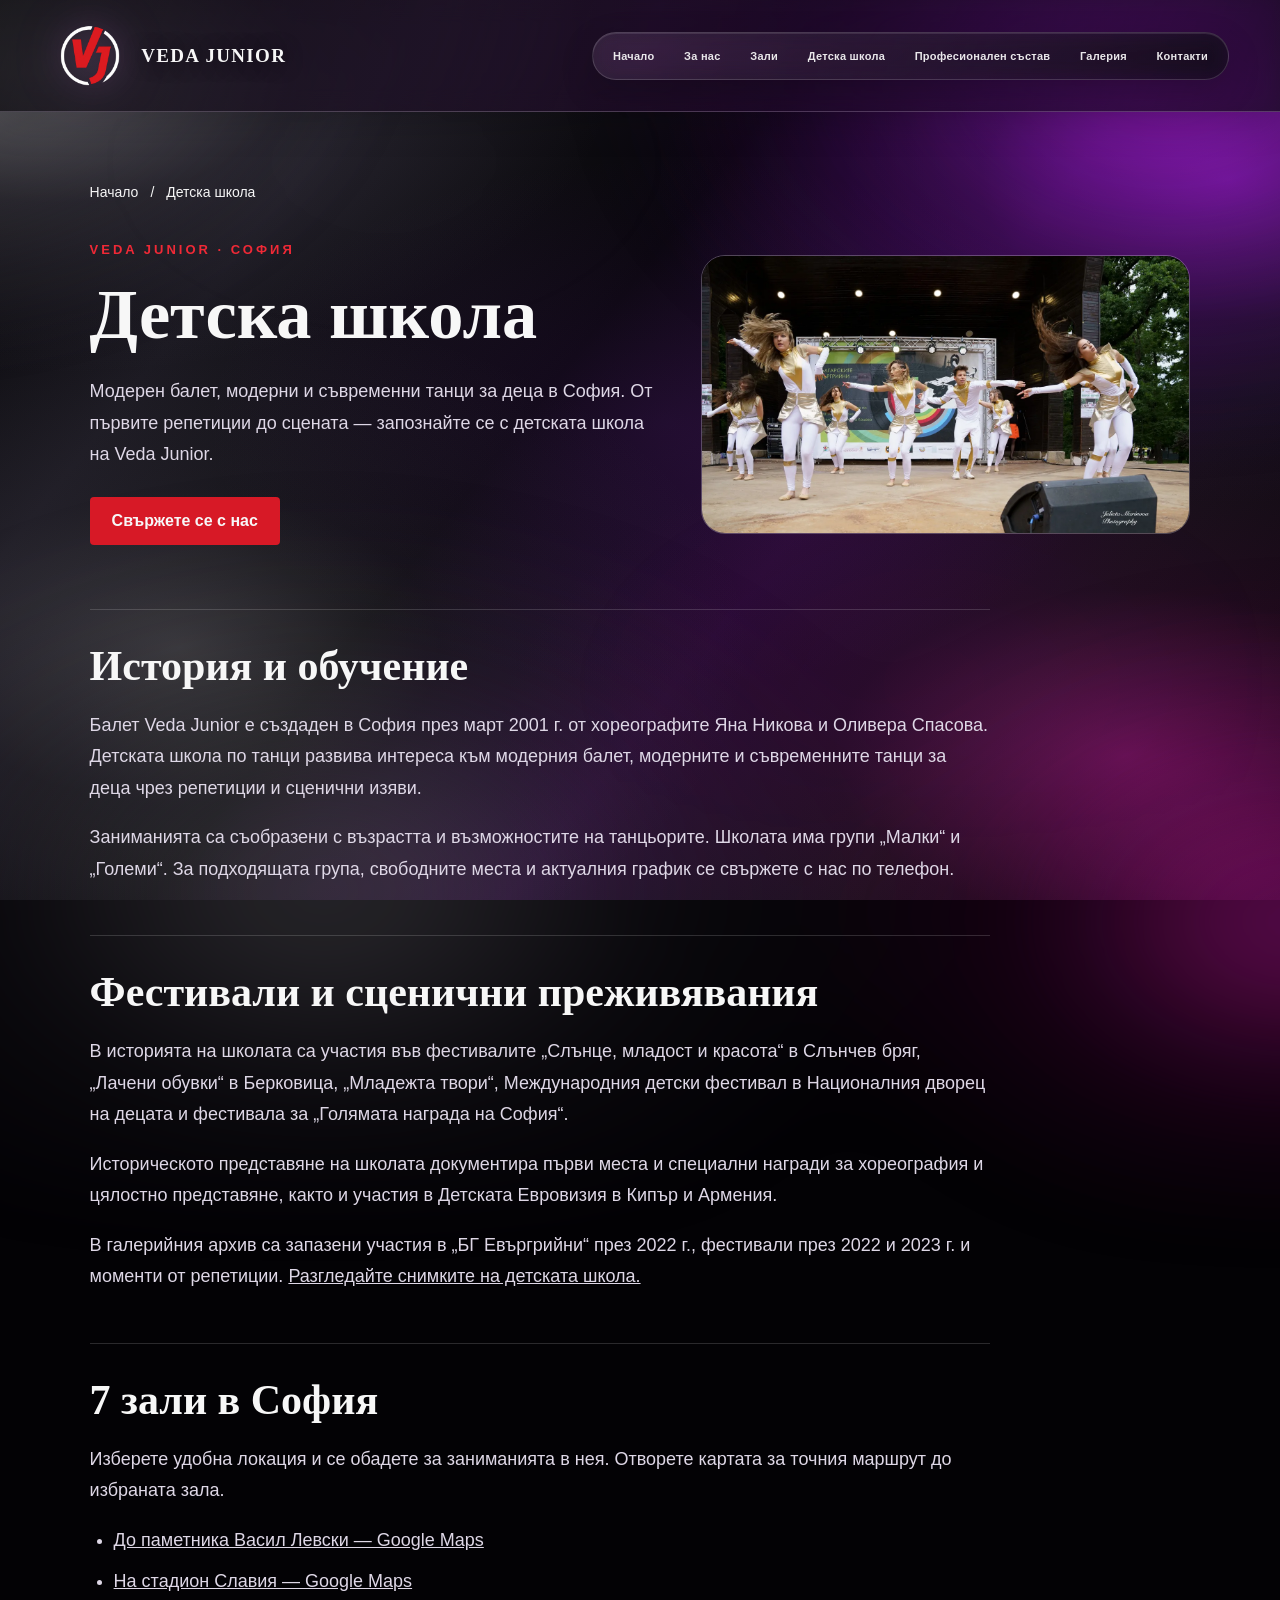
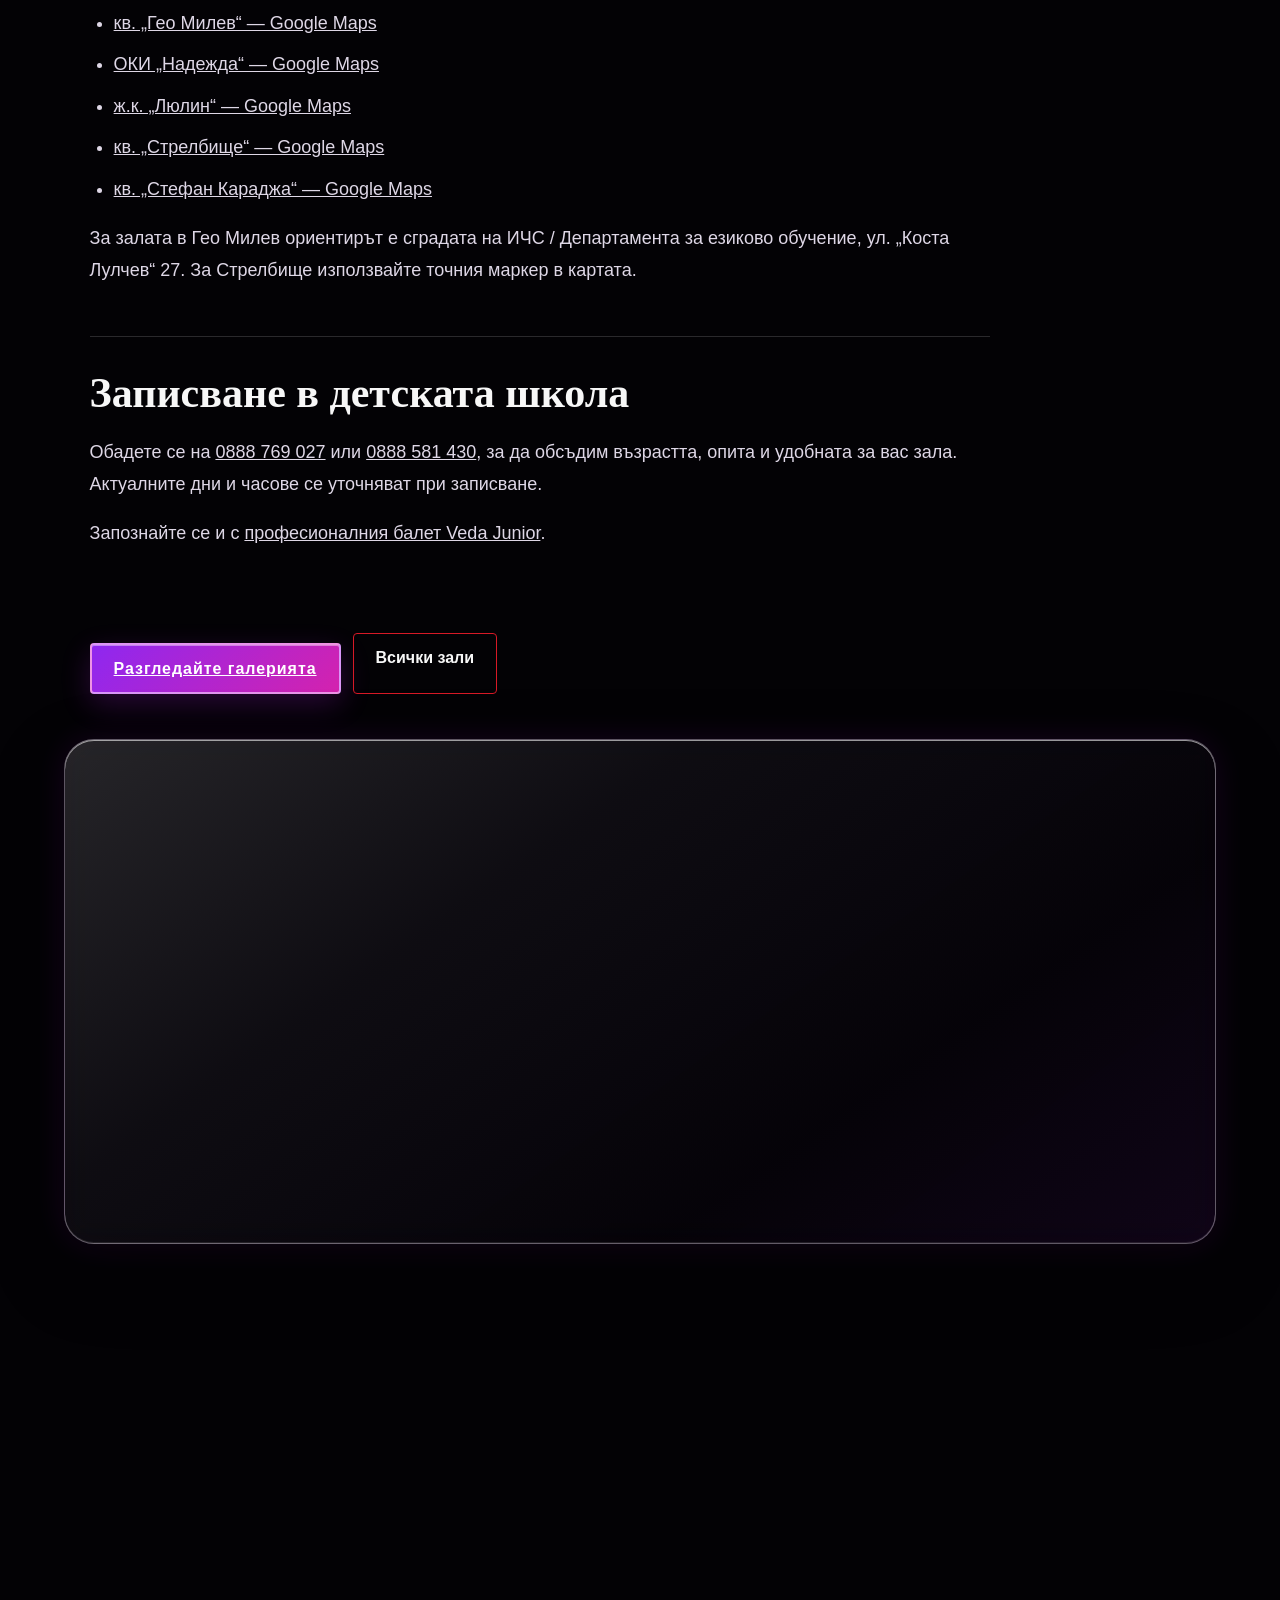
==== commit fec62f7a: "Recover core dance-school search relevance" ====
--- a/detska-shkola.html
+++ b/detska-shkola.html
@@ -5,7 +5,7 @@
   function gtag(){dataLayer.push(arguments);}
   gtag('js', new Date());
   gtag('config', 'G-CDFRE2R4PN');
-</script><meta charset="utf-8"><meta name="viewport" content="width=device-width,initial-scale=1,viewport-fit=cover"><title>Детска школа по танци и модерен балет в София | Veda Junior</title><meta name="description" content="Детската школа на Veda Junior: история от 2001 г., модерен балет, съвременни танци, фестивали и 7 зали в София. Контакти за записване."><link rel="canonical" href="https://vedajunior.com/detska-shkola.html"><meta property="og:locale" content="bg_BG"><meta property="og:type" content="website"><meta property="og:site_name" content="Veda Junior"><meta property="og:title" content="Детска школа по танци и модерен балет в София | Veda Junior"><meta property="og:description" content="Детската школа на Veda Junior: история от 2001 г., модерен балет, съвременни танци, фестивали и 7 зали в София. Контакти за записване."><meta property="og:url" content="https://vedajunior.com/detska-shkola.html"><meta property="og:image" content="https://vedajunior.com/images_opt/1689244281-14.webp"><meta property="og:image:alt" content="Танцьори от детската школа Veda Junior на сцената"><meta name="twitter:card" content="summary_large_image"><script type="application/ld+json">{"@context": "https://schema.org", "@graph": [{"@type": "WebPage", "@id": "https://vedajunior.com/detska-shkola.html#webpage", "url": "https://vedajunior.com/detska-shkola.html", "name": "Детска школа по танци и модерен балет в София | Veda Junior", "description": "Детската школа на Veda Junior: история от 2001 г., модерен балет, съвременни танци, фестивали и 7 зали в София. Контакти за записване.", "inLanguage": "bg", "isPartOf": {"@id": "https://vedajunior.com/#website"}, "about": {"@id": "https://vedajunior.com/#organization"}, "breadcrumb": {"@id": "https://vedajunior.com/detska-shkola.html#breadcrumb"}}, {"@type": "BreadcrumbList", "@id": "https://vedajunior.com/detska-shkola.html#breadcrumb", "itemListElement": [{"@type": "ListItem", "position": 1, "name": "Начало", "item": "https://vedajunior.com/"}, {"@type": "ListItem", "position": 2, "name": "Детска школа", "item": "https://vedajunior.com/detska-shkola.html"}]}]}</script><link rel="stylesheet" href="style.css?v=hero-mobile-2"><link rel="stylesheet" href="topic.css"><link rel="icon" href="logo-transparent.png" type="image/png"></head><body class="topic-page"><header><a class="brand" href="/"><img src="logo-transparent.png" alt="Лого на Балет Veda Junior"><span>VEDA JUNIOR</span></a><button class="menu-toggle" type="button" aria-label="Отвори меню" aria-expanded="false"><span></span><span></span><span></span></button><nav><a href="/">Начало</a><a href="/#about">За нас</a><a href="/#halls">Зали</a><a href="detska-shkola.html">Детска школа</a><a href="profesionalen-balet.html">Професионален състав</a><a href="gallery.html">Галерия</a><a href="/#contact">Контакти</a></nav></header><main><div class="topic-main"><nav class="breadcrumbs" aria-label="Път в сайта"><a href="/">Начало</a><span aria-hidden="true">/</span><span aria-current="page">Детска школа</span></nav><div class="topic-intro"><div><span class="eyebrow">VEDA JUNIOR · СОФИЯ</span><h1>Детска школа</h1><p>Модерен балет и съвременни танци в София. От първите репетиции до сцената — запознайте се с детската школа на Veda Junior.</p><a class="btn" href="#contact">Свържете се с нас</a></div><img class="topic-photo" src="images_opt/1689244281-14.webp" alt="Танцьори от детската школа Veda Junior на сцената" decoding="async"></div><section class="topic-section"><h2>История и обучение</h2><p>Балет Veda Junior е създаден в София през март 2001 г. от хореографите Яна Никова и Оливера Спасова. Детската школа развива интереса към модерния балет и съвременните танци чрез репетиции и сценични изяви.</p><p>Заниманията са съобразени с възрастта и възможностите на танцьорите. Школата има групи „Малки“ и „Големи“. За подходящата група, свободните места и актуалния график се свържете с нас по телефон.</p></section>
+</script><meta charset="utf-8"><meta name="viewport" content="width=device-width,initial-scale=1,viewport-fit=cover"><title>Детска школа по танци и модерен балет в София | Veda Junior</title><meta name="description" content="Детската школа на Veda Junior: модерен балет, модерни и съвременни танци за деца в София, фестивали и 7 зали. Контакти за записване."><link rel="canonical" href="https://vedajunior.com/detska-shkola.html"><meta property="og:locale" content="bg_BG"><meta property="og:type" content="website"><meta property="og:site_name" content="Veda Junior"><meta property="og:title" content="Детска школа по танци и модерен балет в София | Veda Junior"><meta property="og:description" content="Детската школа на Veda Junior: модерен балет, модерни и съвременни танци за деца в София, фестивали и 7 зали. Контакти за записване."><meta property="og:url" content="https://vedajunior.com/detska-shkola.html"><meta property="og:image" content="https://vedajunior.com/images_opt/1689244281-14.webp"><meta property="og:image:alt" content="Танцьори от детската школа Veda Junior на сцената"><meta name="twitter:card" content="summary_large_image"><script type="application/ld+json">{"@context": "https://schema.org", "@graph": [{"@type": "WebPage", "@id": "https://vedajunior.com/detska-shkola.html#webpage", "url": "https://vedajunior.com/detska-shkola.html", "name": "Детска школа по танци и модерен балет в София | Veda Junior", "description": "Детската школа на Veda Junior: модерен балет, модерни и съвременни танци за деца в София, фестивали и 7 зали. Контакти за записване.", "inLanguage": "bg", "isPartOf": {"@id": "https://vedajunior.com/#website"}, "about": {"@id": "https://vedajunior.com/#organization"}, "breadcrumb": {"@id": "https://vedajunior.com/detska-shkola.html#breadcrumb"}}, {"@type": "BreadcrumbList", "@id": "https://vedajunior.com/detska-shkola.html#breadcrumb", "itemListElement": [{"@type": "ListItem", "position": 1, "name": "Начало", "item": "https://vedajunior.com/"}, {"@type": "ListItem", "position": 2, "name": "Детска школа", "item": "https://vedajunior.com/detska-shkola.html"}]}]}</script><link rel="stylesheet" href="style.css?v=hero-mobile-2"><link rel="stylesheet" href="topic.css"><link rel="icon" href="logo-transparent.png" type="image/png"></head><body class="topic-page"><header><a class="brand" href="/"><img src="logo-transparent.png" alt="Лого на Балет Veda Junior"><span>VEDA JUNIOR</span></a><button class="menu-toggle" type="button" aria-label="Отвори меню" aria-expanded="false"><span></span><span></span><span></span></button><nav><a href="/">Начало</a><a href="/#about">За нас</a><a href="/#halls">Зали</a><a href="detska-shkola.html">Детска школа</a><a href="profesionalen-balet.html">Професионален състав</a><a href="gallery.html">Галерия</a><a href="/#contact">Контакти</a></nav></header><main><div class="topic-main"><nav class="breadcrumbs" aria-label="Път в сайта"><a href="/">Начало</a><span aria-hidden="true">/</span><span aria-current="page">Детска школа</span></nav><div class="topic-intro"><div><span class="eyebrow">VEDA JUNIOR · СОФИЯ</span><h1>Детска школа</h1><p>Модерен балет, модерни и съвременни танци за деца в София. От първите репетиции до сцената — запознайте се с детската школа на Veda Junior.</p><a class="btn" href="#contact">Свържете се с нас</a></div><img class="topic-photo" src="images_opt/1689244281-14.webp" alt="Танцьори от детската школа Veda Junior на сцената" decoding="async"></div><section class="topic-section"><h2>История и обучение</h2><p>Балет Veda Junior е създаден в София през март 2001 г. от хореографите Яна Никова и Оливера Спасова. Детската школа по танци развива интереса към модерния балет, модерните и съвременните танци за деца чрез репетиции и сценични изяви.</p><p>Заниманията са съобразени с възрастта и възможностите на танцьорите. Школата има групи „Малки“ и „Големи“. За подходящата група, свободните места и актуалния график се свържете с нас по телефон.</p></section>
 <section class="topic-section"><h2>Фестивали и сценични преживявания</h2><p>В историята на школата са участия във фестивалите „Слънце, младост и красота“ в Слънчев бряг, „Лачени обувки“ в Берковица, „Младежта твори“, Международния детски фестивал в Националния дворец на децата и фестивала за „Голямата награда на София“.</p><p>Историческото представяне на школата документира първи места и специални награди за хореография и цялостно представяне, както и участия в Детската Евровизия в Кипър и Армения.</p><p>В галерийния архив са запазени участия в „БГ Евъргрийни“ през 2022 г., фестивали през 2022 и 2023 г. и моменти от репетиции. <a href="gallery.html?tab=kids">Разгледайте снимките на детската школа.</a></p></section>
 <section class="topic-section"><h2>7 зали в София</h2><p>Изберете удобна локация и се обадете за заниманията в нея. Отворете картата за точния маршрут до избраната зала.</p><ul><li><a href="https://maps.app.goo.gl/vNeuXimurUcWkyaM7" target="_blank" rel="noopener">До паметника Васил Левски — Google Maps</a></li><li><a href="https://maps.app.goo.gl/w3BesJTsPMskwZ2A6" target="_blank" rel="noopener">На стадион Славия — Google Maps</a></li><li><a href="https://maps.app.goo.gl/B8nFABYHBAxgM2967" target="_blank" rel="noopener">кв. „Гео Милев“ — Google Maps</a></li><li><a href="https://maps.app.goo.gl/H6dfVmW27UUP9sBi6" target="_blank" rel="noopener">ОКИ „Надежда“ — Google Maps</a></li><li><a href="https://maps.app.goo.gl/6rfuFx1irHDHfVjB8" target="_blank" rel="noopener">ж.к. „Люлин“ — Google Maps</a></li><li><a href="https://maps.app.goo.gl/ur7YZmLWkrTQHLBi9" target="_blank" rel="noopener">кв. „Стрелбище“ — Google Maps</a></li><li><a href="https://maps.app.goo.gl/p6iGBaYjC9usDvsx8" target="_blank" rel="noopener">кв. „Стефан Караджа“ — Google Maps</a></li></ul><p>За залата в Гео Милев ориентирът е сградата на ИЧС / Департамента за езиково обучение, ул. „Коста Лулчев“ 27. За Стрелбище използвайте точния маркер в картата.</p></section>
 <section class="topic-section"><h2>Записване в детската школа</h2><p>Обадете се на <a href="tel:+359888769027">0888 769 027</a> или <a href="tel:+359888581430">0888 581 430</a>, за да обсъдим възрастта, опита и удобната за вас зала. Актуалните дни и часове се уточняват при записване.</p><p>Запознайте се и с <a href="profesionalen-balet.html">професионалния балет Veda Junior</a>.</p></section><div class="topic-links"><a class="gallery-cta" href="gallery.html?tab=kids">Разгледайте галерията</a><a class="btn ghost" href="/#halls">Всички зали</a></div></div><section id="contact" class="contact"><div><span class="eyebrow">ЗАПИСВАНИЯ</span><h2>Искаш да танцуваш с нас?</h2><p>Записването в детската танцова школа става по телефон.</p><a class="btn" href="tel:+359888769027">0888 769 027</a><a class="btn ghost" href="tel:+359888581430">0888 581 430</a><div class="social-links"><span>Последвайте ни</span><a class="social-link facebook" href="https://www.facebook.com/vedajunior.ballet/photos/?ref=page_internal" target="_blank" rel="noopener" aria-label="Veda Junior във Facebook">Facebook</a><a class="social-link instagram" href="https://www.instagram.com/ballet_veda_junior/" target="_blank" rel="noopener" aria-label="Veda Junior в Instagram">Instagram</a></div></div></section></main><script>const menuToggle=document.querySelector('.menu-toggle');
--- a/style.css
+++ b/style.css
@@ -2075,3 +2075,10 @@
   .hero-v33 .hero-announcement h1,.hero-v33 .hero-announcement h2.hero-heading{font-size:clamp(16px,5.2vw,22px)!important;margin:0 0 5px!important}
   .hero-v33 .hero-map-btn{min-height:28px!important;padding:5px 8px!important;font-size:8px!important}
 }
+
+
+/* ===== Mobile section order: keep Детска школа before Професионален състав ===== */
+@media (max-width:900px){
+  .split > #school{order:1!important}
+  .split > #pro{order:2!important}
+}
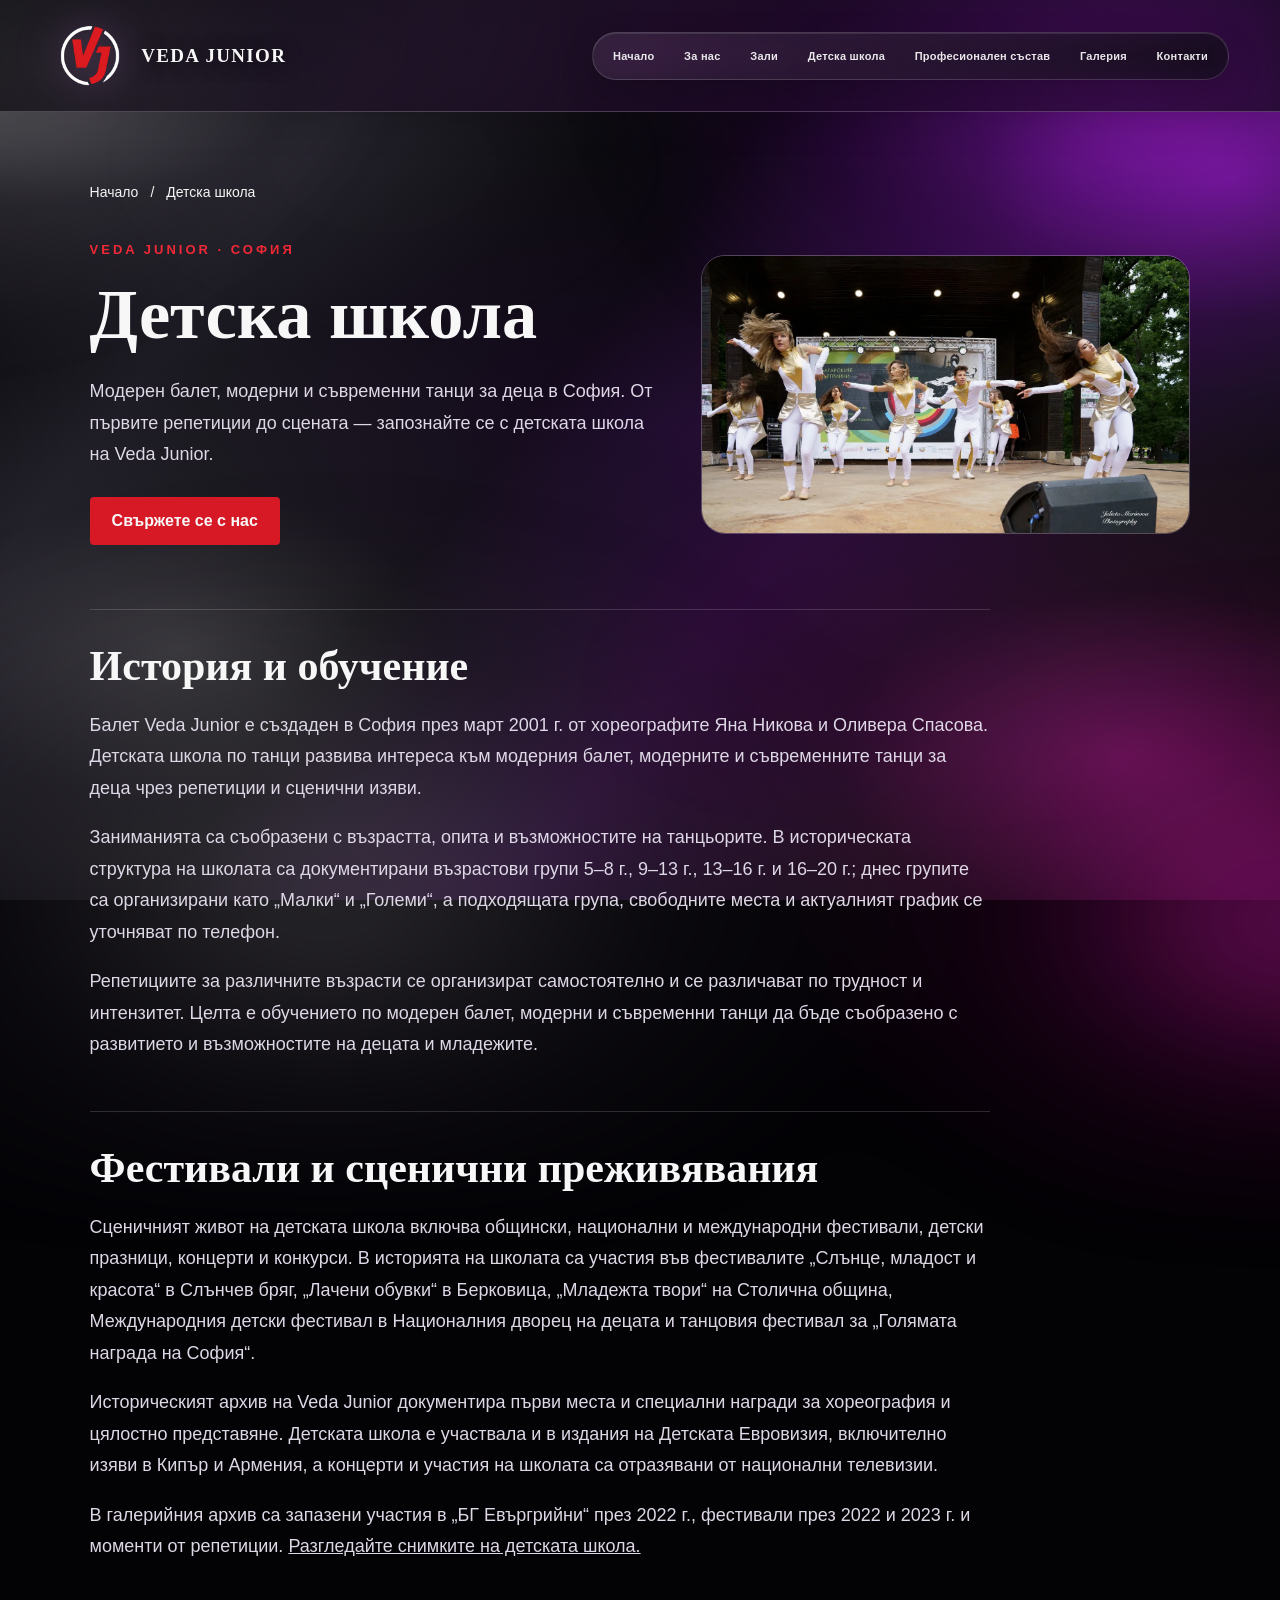
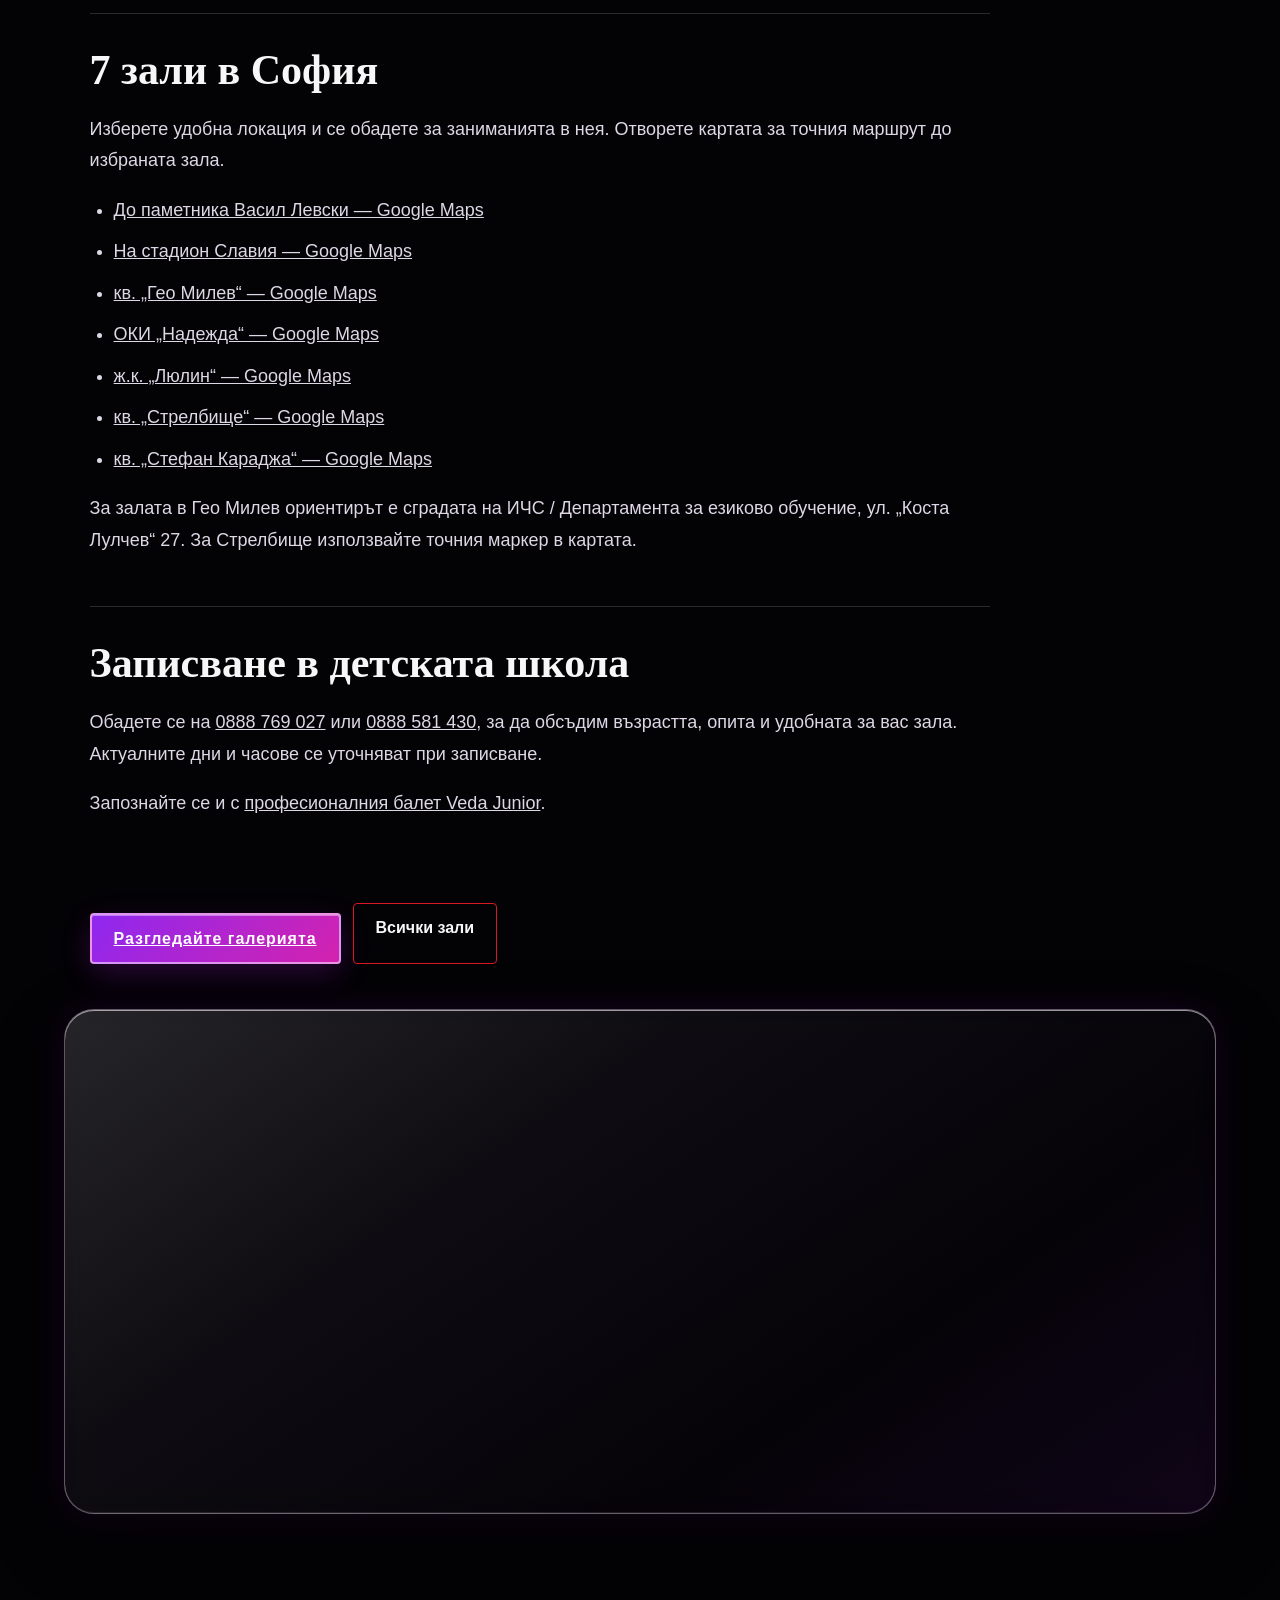
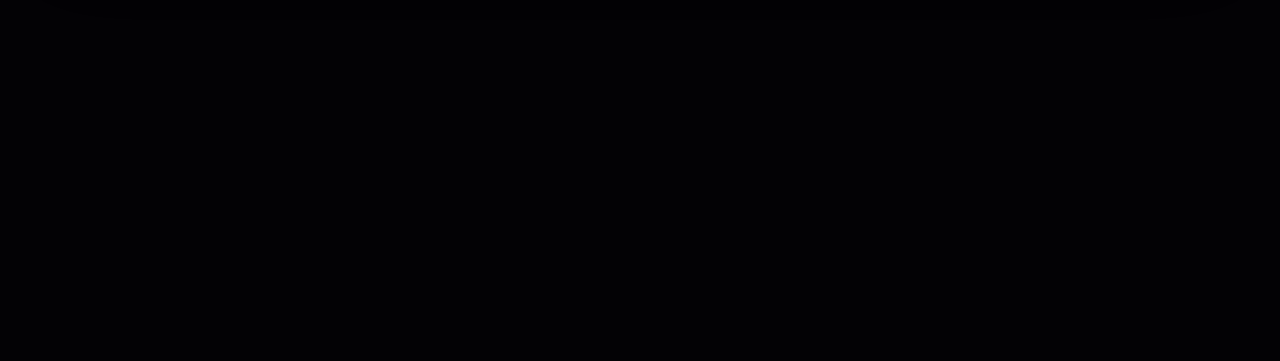
==== commit dad86147: "SEO: restore deeper legacy children school content" ====
--- a/detska-shkola.html
+++ b/detska-shkola.html
@@ -5,8 +5,8 @@
   function gtag(){dataLayer.push(arguments);}
   gtag('js', new Date());
   gtag('config', 'G-CDFRE2R4PN');
-</script><meta charset="utf-8"><meta name="viewport" content="width=device-width,initial-scale=1,viewport-fit=cover"><title>Детска школа по танци и модерен балет в София | Veda Junior</title><meta name="description" content="Детската школа на Veda Junior: модерен балет, модерни и съвременни танци за деца в София, фестивали и 7 зали. Контакти за записване."><link rel="canonical" href="https://vedajunior.com/detska-shkola.html"><meta property="og:locale" content="bg_BG"><meta property="og:type" content="website"><meta property="og:site_name" content="Veda Junior"><meta property="og:title" content="Детска школа по танци и модерен балет в София | Veda Junior"><meta property="og:description" content="Детската школа на Veda Junior: модерен балет, модерни и съвременни танци за деца в София, фестивали и 7 зали. Контакти за записване."><meta property="og:url" content="https://vedajunior.com/detska-shkola.html"><meta property="og:image" content="https://vedajunior.com/images_opt/1689244281-14.webp"><meta property="og:image:alt" content="Танцьори от детската школа Veda Junior на сцената"><meta name="twitter:card" content="summary_large_image"><script type="application/ld+json">{"@context": "https://schema.org", "@graph": [{"@type": "WebPage", "@id": "https://vedajunior.com/detska-shkola.html#webpage", "url": "https://vedajunior.com/detska-shkola.html", "name": "Детска школа по танци и модерен балет в София | Veda Junior", "description": "Детската школа на Veda Junior: модерен балет, модерни и съвременни танци за деца в София, фестивали и 7 зали. Контакти за записване.", "inLanguage": "bg", "isPartOf": {"@id": "https://vedajunior.com/#website"}, "about": {"@id": "https://vedajunior.com/#organization"}, "breadcrumb": {"@id": "https://vedajunior.com/detska-shkola.html#breadcrumb"}}, {"@type": "BreadcrumbList", "@id": "https://vedajunior.com/detska-shkola.html#breadcrumb", "itemListElement": [{"@type": "ListItem", "position": 1, "name": "Начало", "item": "https://vedajunior.com/"}, {"@type": "ListItem", "position": 2, "name": "Детска школа", "item": "https://vedajunior.com/detska-shkola.html"}]}]}</script><link rel="stylesheet" href="style.css?v=hero-mobile-2"><link rel="stylesheet" href="topic.css"><link rel="icon" href="logo-transparent.png" type="image/png"></head><body class="topic-page"><header><a class="brand" href="/"><img src="logo-transparent.png" alt="Лого на Балет Veda Junior"><span>VEDA JUNIOR</span></a><button class="menu-toggle" type="button" aria-label="Отвори меню" aria-expanded="false"><span></span><span></span><span></span></button><nav><a href="/">Начало</a><a href="/#about">За нас</a><a href="/#halls">Зали</a><a href="detska-shkola.html">Детска школа</a><a href="profesionalen-balet.html">Професионален състав</a><a href="gallery.html">Галерия</a><a href="/#contact">Контакти</a></nav></header><main><div class="topic-main"><nav class="breadcrumbs" aria-label="Път в сайта"><a href="/">Начало</a><span aria-hidden="true">/</span><span aria-current="page">Детска школа</span></nav><div class="topic-intro"><div><span class="eyebrow">VEDA JUNIOR · СОФИЯ</span><h1>Детска школа</h1><p>Модерен балет, модерни и съвременни танци за деца в София. От първите репетиции до сцената — запознайте се с детската школа на Veda Junior.</p><a class="btn" href="#contact">Свържете се с нас</a></div><img class="topic-photo" src="images_opt/1689244281-14.webp" alt="Танцьори от детската школа Veda Junior на сцената" decoding="async"></div><section class="topic-section"><h2>История и обучение</h2><p>Балет Veda Junior е създаден в София през март 2001 г. от хореографите Яна Никова и Оливера Спасова. Детската школа по танци развива интереса към модерния балет, модерните и съвременните танци за деца чрез репетиции и сценични изяви.</p><p>Заниманията са съобразени с възрастта и възможностите на танцьорите. Школата има групи „Малки“ и „Големи“. За подходящата група, свободните места и актуалния график се свържете с нас по телефон.</p></section>
-<section class="topic-section"><h2>Фестивали и сценични преживявания</h2><p>В историята на школата са участия във фестивалите „Слънце, младост и красота“ в Слънчев бряг, „Лачени обувки“ в Берковица, „Младежта твори“, Международния детски фестивал в Националния дворец на децата и фестивала за „Голямата награда на София“.</p><p>Историческото представяне на школата документира първи места и специални награди за хореография и цялостно представяне, както и участия в Детската Евровизия в Кипър и Армения.</p><p>В галерийния архив са запазени участия в „БГ Евъргрийни“ през 2022 г., фестивали през 2022 и 2023 г. и моменти от репетиции. <a href="gallery.html?tab=kids">Разгледайте снимките на детската школа.</a></p></section>
+</script><meta charset="utf-8"><meta name="viewport" content="width=device-width,initial-scale=1,viewport-fit=cover"><title>Детска школа по танци и модерен балет в София | Veda Junior</title><meta name="description" content="Детската школа на Veda Junior: модерен балет, модерни и съвременни танци за деца в София, фестивали и 7 зали. Контакти за записване."><link rel="canonical" href="https://vedajunior.com/detska-shkola.html"><meta property="og:locale" content="bg_BG"><meta property="og:type" content="website"><meta property="og:site_name" content="Veda Junior"><meta property="og:title" content="Детска школа по танци и модерен балет в София | Veda Junior"><meta property="og:description" content="Детската школа на Veda Junior: модерен балет, модерни и съвременни танци за деца в София, фестивали и 7 зали. Контакти за записване."><meta property="og:url" content="https://vedajunior.com/detska-shkola.html"><meta property="og:image" content="https://vedajunior.com/images_opt/1689244281-14.webp"><meta property="og:image:alt" content="Танцьори от детската школа Veda Junior на сцената"><meta name="twitter:card" content="summary_large_image"><script type="application/ld+json">{"@context": "https://schema.org", "@graph": [{"@type": "WebPage", "@id": "https://vedajunior.com/detska-shkola.html#webpage", "url": "https://vedajunior.com/detska-shkola.html", "name": "Детска школа по танци и модерен балет в София | Veda Junior", "description": "Детската школа на Veda Junior: модерен балет, модерни и съвременни танци за деца в София, фестивали и 7 зали. Контакти за записване.", "inLanguage": "bg", "isPartOf": {"@id": "https://vedajunior.com/#website"}, "about": {"@id": "https://vedajunior.com/#organization"}, "breadcrumb": {"@id": "https://vedajunior.com/detska-shkola.html#breadcrumb"}}, {"@type": "BreadcrumbList", "@id": "https://vedajunior.com/detska-shkola.html#breadcrumb", "itemListElement": [{"@type": "ListItem", "position": 1, "name": "Начало", "item": "https://vedajunior.com/"}, {"@type": "ListItem", "position": 2, "name": "Детска школа", "item": "https://vedajunior.com/detska-shkola.html"}]}]}</script><link rel="stylesheet" href="style.css?v=hero-mobile-2"><link rel="stylesheet" href="topic.css"><link rel="icon" href="logo-transparent.png" type="image/png"></head><body class="topic-page"><header><a class="brand" href="/"><img src="logo-transparent.png" alt="Лого на Балет Veda Junior"><span>VEDA JUNIOR</span></a><button class="menu-toggle" type="button" aria-label="Отвори меню" aria-expanded="false"><span></span><span></span><span></span></button><nav><a href="/">Начало</a><a href="/#about">За нас</a><a href="/#halls">Зали</a><a href="detska-shkola.html">Детска школа</a><a href="profesionalen-balet.html">Професионален състав</a><a href="gallery.html">Галерия</a><a href="/#contact">Контакти</a></nav></header><main><div class="topic-main"><nav class="breadcrumbs" aria-label="Път в сайта"><a href="/">Начало</a><span aria-hidden="true">/</span><span aria-current="page">Детска школа</span></nav><div class="topic-intro"><div><span class="eyebrow">VEDA JUNIOR · СОФИЯ</span><h1>Детска школа</h1><p>Модерен балет, модерни и съвременни танци за деца в София. От първите репетиции до сцената — запознайте се с детската школа на Veda Junior.</p><a class="btn" href="#contact">Свържете се с нас</a></div><img class="topic-photo" src="images_opt/1689244281-14.webp" alt="Танцьори от детската школа Veda Junior на сцената" decoding="async"></div><section class="topic-section"><h2>История и обучение</h2><p>Балет Veda Junior е създаден в София през март 2001 г. от хореографите Яна Никова и Оливера Спасова. Детската школа по танци развива интереса към модерния балет, модерните и съвременните танци за деца чрез репетиции и сценични изяви.</p><p>Заниманията са съобразени с възрастта, опита и възможностите на танцьорите. В историческата структура на школата са документирани възрастови групи 5–8 г., 9–13 г., 13–16 г. и 16–20 г.; днес групите са организирани като „Малки“ и „Големи“, а подходящата група, свободните места и актуалният график се уточняват по телефон.</p><p>Репетициите за различните възрасти се организират самостоятелно и се различават по трудност и интензитет. Целта е обучението по модерен балет, модерни и съвременни танци да бъде съобразено с развитието и възможностите на децата и младежите.</p></section>
+<section class="topic-section"><h2>Фестивали и сценични преживявания</h2><p>Сценичният живот на детската школа включва общински, национални и международни фестивали, детски празници, концерти и конкурси. В историята на школата са участия във фестивалите „Слънце, младост и красота“ в Слънчев бряг, „Лачени обувки“ в Берковица, „Младежта твори“ на Столична община, Международния детски фестивал в Националния дворец на децата и танцовия фестивал за „Голямата награда на София“.</p><p>Историческият архив на Veda Junior документира първи места и специални награди за хореография и цялостно представяне. Детската школа е участвала и в издания на Детската Евровизия, включително изяви в Кипър и Армения, а концерти и участия на школата са отразявани от национални телевизии.</p><p>В галерийния архив са запазени участия в „БГ Евъргрийни“ през 2022 г., фестивали през 2022 и 2023 г. и моменти от репетиции. <a href="gallery.html?tab=kids">Разгледайте снимките на детската школа.</a></p></section>
 <section class="topic-section"><h2>7 зали в София</h2><p>Изберете удобна локация и се обадете за заниманията в нея. Отворете картата за точния маршрут до избраната зала.</p><ul><li><a href="https://maps.app.goo.gl/vNeuXimurUcWkyaM7" target="_blank" rel="noopener">До паметника Васил Левски — Google Maps</a></li><li><a href="https://maps.app.goo.gl/w3BesJTsPMskwZ2A6" target="_blank" rel="noopener">На стадион Славия — Google Maps</a></li><li><a href="https://maps.app.goo.gl/B8nFABYHBAxgM2967" target="_blank" rel="noopener">кв. „Гео Милев“ — Google Maps</a></li><li><a href="https://maps.app.goo.gl/H6dfVmW27UUP9sBi6" target="_blank" rel="noopener">ОКИ „Надежда“ — Google Maps</a></li><li><a href="https://maps.app.goo.gl/6rfuFx1irHDHfVjB8" target="_blank" rel="noopener">ж.к. „Люлин“ — Google Maps</a></li><li><a href="https://maps.app.goo.gl/ur7YZmLWkrTQHLBi9" target="_blank" rel="noopener">кв. „Стрелбище“ — Google Maps</a></li><li><a href="https://maps.app.goo.gl/p6iGBaYjC9usDvsx8" target="_blank" rel="noopener">кв. „Стефан Караджа“ — Google Maps</a></li></ul><p>За залата в Гео Милев ориентирът е сградата на ИЧС / Департамента за езиково обучение, ул. „Коста Лулчев“ 27. За Стрелбище използвайте точния маркер в картата.</p></section>
 <section class="topic-section"><h2>Записване в детската школа</h2><p>Обадете се на <a href="tel:+359888769027">0888 769 027</a> или <a href="tel:+359888581430">0888 581 430</a>, за да обсъдим възрастта, опита и удобната за вас зала. Актуалните дни и часове се уточняват при записване.</p><p>Запознайте се и с <a href="profesionalen-balet.html">професионалния балет Veda Junior</a>.</p></section><div class="topic-links"><a class="gallery-cta" href="gallery.html?tab=kids">Разгледайте галерията</a><a class="btn ghost" href="/#halls">Всички зали</a></div></div><section id="contact" class="contact"><div><span class="eyebrow">ЗАПИСВАНИЯ</span><h2>Искаш да танцуваш с нас?</h2><p>Записването в детската танцова школа става по телефон.</p><a class="btn" href="tel:+359888769027">0888 769 027</a><a class="btn ghost" href="tel:+359888581430">0888 581 430</a><div class="social-links"><span>Последвайте ни</span><a class="social-link facebook" href="https://www.facebook.com/vedajunior.ballet/photos/?ref=page_internal" target="_blank" rel="noopener" aria-label="Veda Junior във Facebook">Facebook</a><a class="social-link instagram" href="https://www.instagram.com/ballet_veda_junior/" target="_blank" rel="noopener" aria-label="Veda Junior в Instagram">Instagram</a></div></div></section></main><script>const menuToggle=document.querySelector('.menu-toggle');
 const siteNav=document.querySelector('header nav');
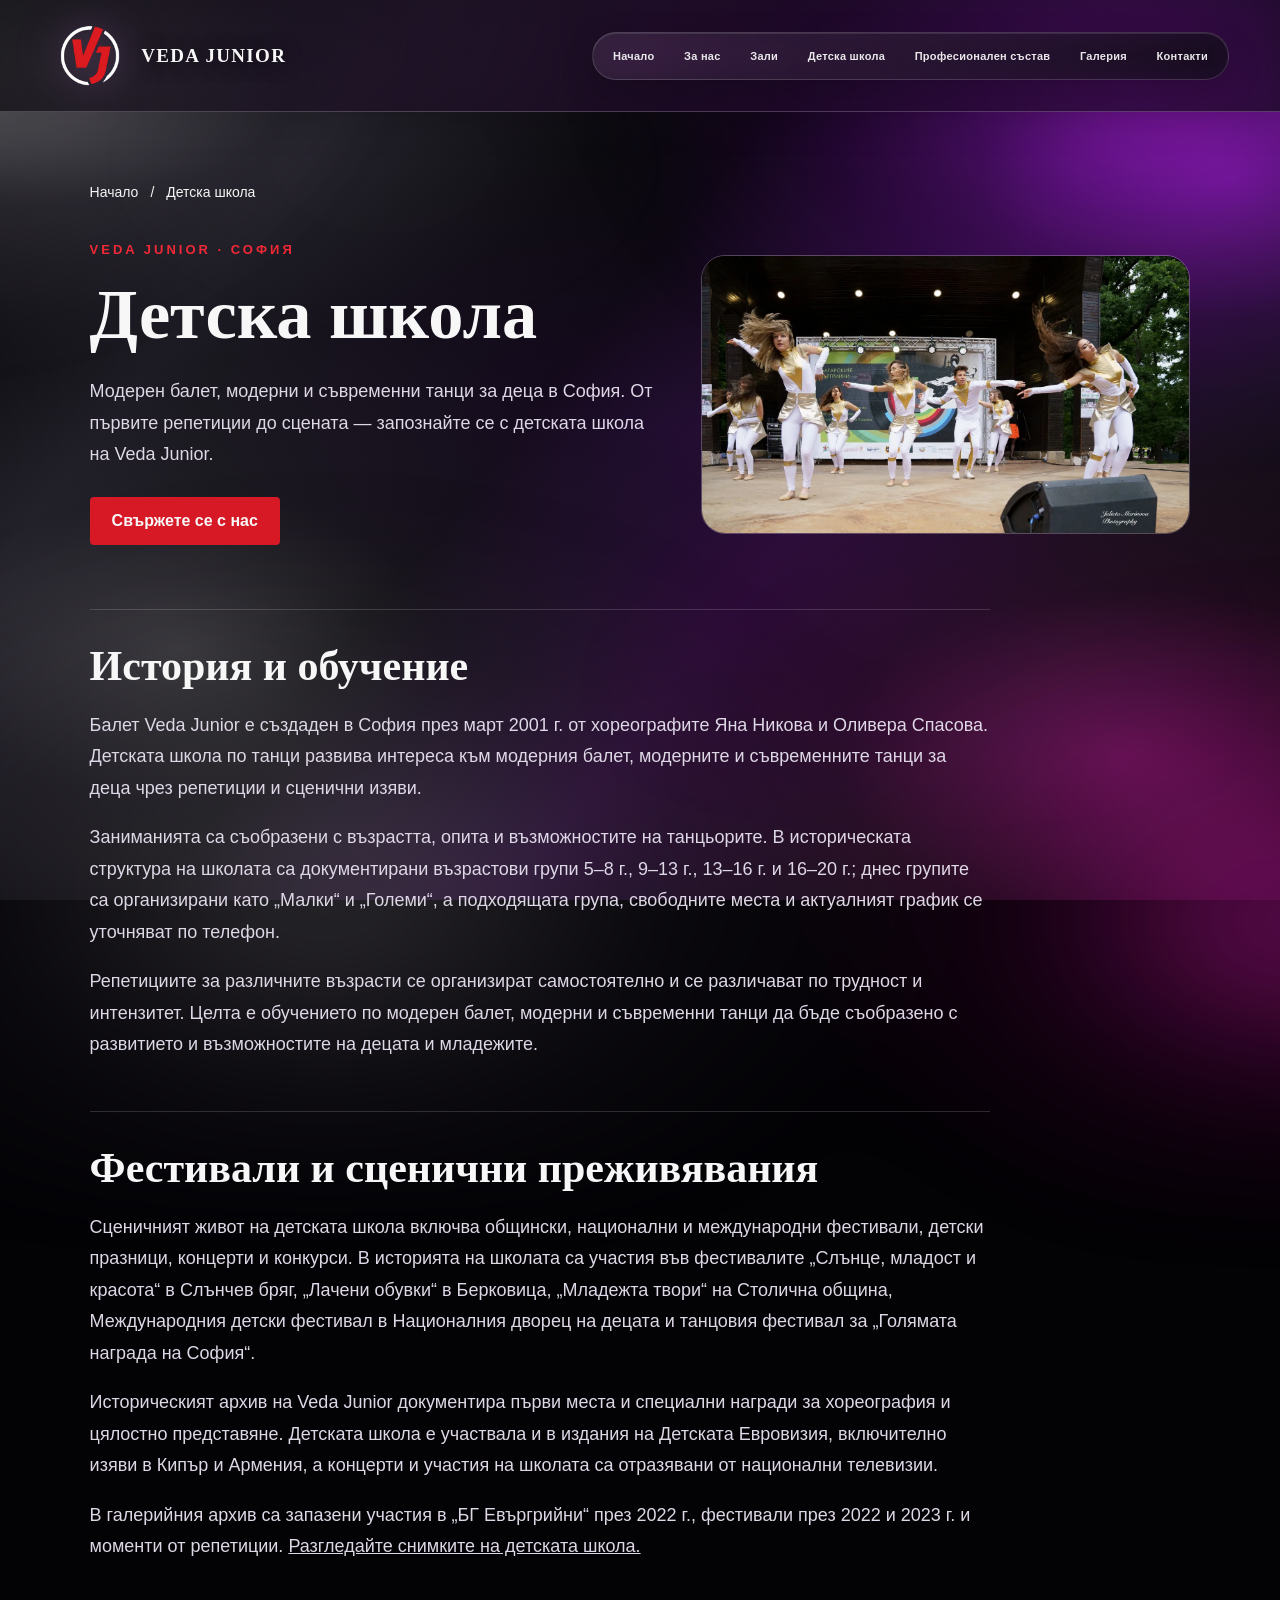
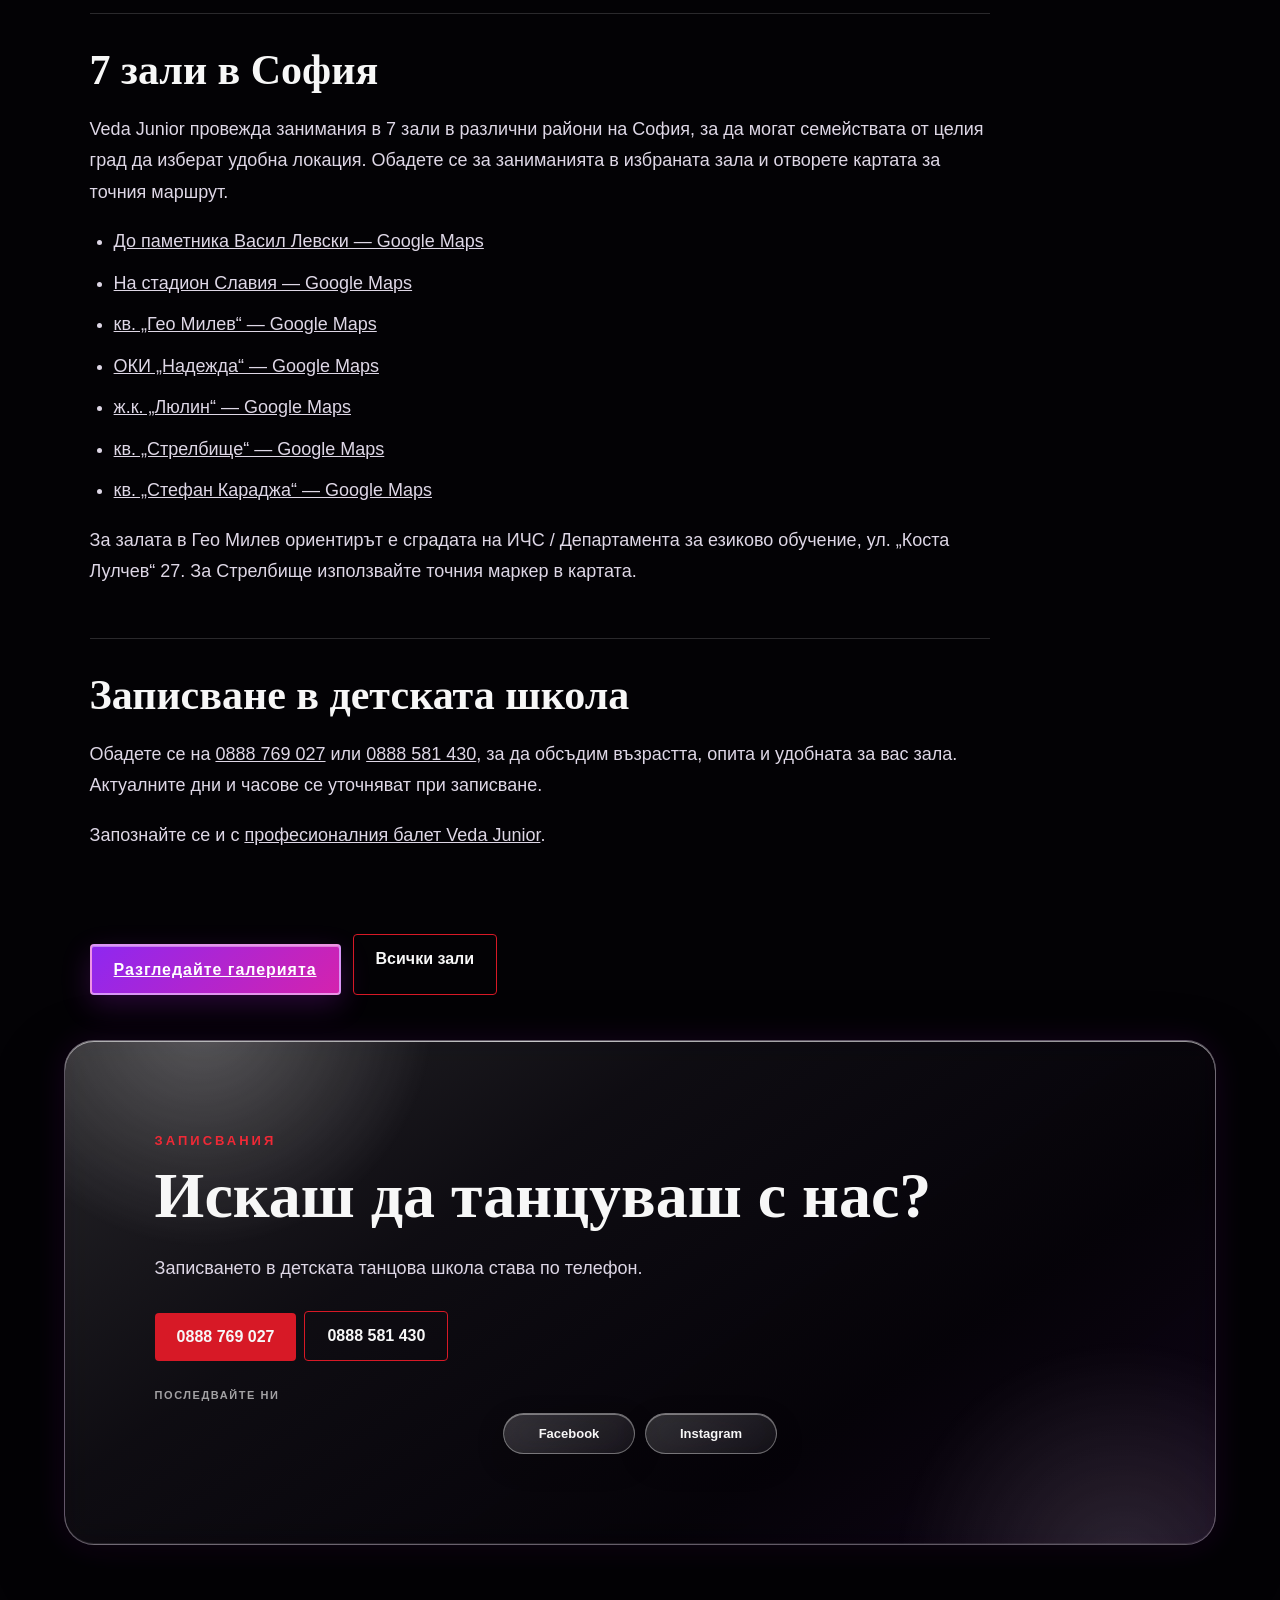
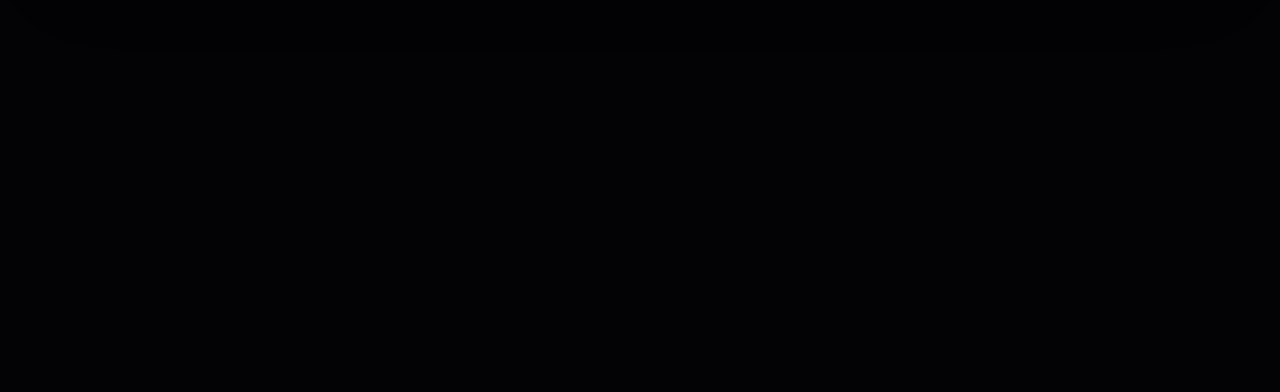
==== commit c4d6e8bb: "SEO: clarify seven-hall Sofia-wide reach on children school page" ====
--- a/detska-shkola.html
+++ b/detska-shkola.html
@@ -7,7 +7,7 @@
   gtag('config', 'G-CDFRE2R4PN');
 </script><meta charset="utf-8"><meta name="viewport" content="width=device-width,initial-scale=1,viewport-fit=cover"><title>Детска школа по танци и модерен балет в София | Veda Junior</title><meta name="description" content="Детската школа на Veda Junior: модерен балет, модерни и съвременни танци за деца в София, фестивали и 7 зали. Контакти за записване."><link rel="canonical" href="https://vedajunior.com/detska-shkola.html"><meta property="og:locale" content="bg_BG"><meta property="og:type" content="website"><meta property="og:site_name" content="Veda Junior"><meta property="og:title" content="Детска школа по танци и модерен балет в София | Veda Junior"><meta property="og:description" content="Детската школа на Veda Junior: модерен балет, модерни и съвременни танци за деца в София, фестивали и 7 зали. Контакти за записване."><meta property="og:url" content="https://vedajunior.com/detska-shkola.html"><meta property="og:image" content="https://vedajunior.com/images_opt/1689244281-14.webp"><meta property="og:image:alt" content="Танцьори от детската школа Veda Junior на сцената"><meta name="twitter:card" content="summary_large_image"><script type="application/ld+json">{"@context": "https://schema.org", "@graph": [{"@type": "WebPage", "@id": "https://vedajunior.com/detska-shkola.html#webpage", "url": "https://vedajunior.com/detska-shkola.html", "name": "Детска школа по танци и модерен балет в София | Veda Junior", "description": "Детската школа на Veda Junior: модерен балет, модерни и съвременни танци за деца в София, фестивали и 7 зали. Контакти за записване.", "inLanguage": "bg", "isPartOf": {"@id": "https://vedajunior.com/#website"}, "about": {"@id": "https://vedajunior.com/#organization"}, "breadcrumb": {"@id": "https://vedajunior.com/detska-shkola.html#breadcrumb"}}, {"@type": "BreadcrumbList", "@id": "https://vedajunior.com/detska-shkola.html#breadcrumb", "itemListElement": [{"@type": "ListItem", "position": 1, "name": "Начало", "item": "https://vedajunior.com/"}, {"@type": "ListItem", "position": 2, "name": "Детска школа", "item": "https://vedajunior.com/detska-shkola.html"}]}]}</script><link rel="stylesheet" href="style.css?v=hero-mobile-2"><link rel="stylesheet" href="topic.css"><link rel="icon" href="logo-transparent.png" type="image/png"></head><body class="topic-page"><header><a class="brand" href="/"><img src="logo-transparent.png" alt="Лого на Балет Veda Junior"><span>VEDA JUNIOR</span></a><button class="menu-toggle" type="button" aria-label="Отвори меню" aria-expanded="false"><span></span><span></span><span></span></button><nav><a href="/">Начало</a><a href="/#about">За нас</a><a href="/#halls">Зали</a><a href="detska-shkola.html">Детска школа</a><a href="profesionalen-balet.html">Професионален състав</a><a href="gallery.html">Галерия</a><a href="/#contact">Контакти</a></nav></header><main><div class="topic-main"><nav class="breadcrumbs" aria-label="Път в сайта"><a href="/">Начало</a><span aria-hidden="true">/</span><span aria-current="page">Детска школа</span></nav><div class="topic-intro"><div><span class="eyebrow">VEDA JUNIOR · СОФИЯ</span><h1>Детска школа</h1><p>Модерен балет, модерни и съвременни танци за деца в София. От първите репетиции до сцената — запознайте се с детската школа на Veda Junior.</p><a class="btn" href="#contact">Свържете се с нас</a></div><img class="topic-photo" src="images_opt/1689244281-14.webp" alt="Танцьори от детската школа Veda Junior на сцената" decoding="async"></div><section class="topic-section"><h2>История и обучение</h2><p>Балет Veda Junior е създаден в София през март 2001 г. от хореографите Яна Никова и Оливера Спасова. Детската школа по танци развива интереса към модерния балет, модерните и съвременните танци за деца чрез репетиции и сценични изяви.</p><p>Заниманията са съобразени с възрастта, опита и възможностите на танцьорите. В историческата структура на школата са документирани възрастови групи 5–8 г., 9–13 г., 13–16 г. и 16–20 г.; днес групите са организирани като „Малки“ и „Големи“, а подходящата група, свободните места и актуалният график се уточняват по телефон.</p><p>Репетициите за различните възрасти се организират самостоятелно и се различават по трудност и интензитет. Целта е обучението по модерен балет, модерни и съвременни танци да бъде съобразено с развитието и възможностите на децата и младежите.</p></section>
 <section class="topic-section"><h2>Фестивали и сценични преживявания</h2><p>Сценичният живот на детската школа включва общински, национални и международни фестивали, детски празници, концерти и конкурси. В историята на школата са участия във фестивалите „Слънце, младост и красота“ в Слънчев бряг, „Лачени обувки“ в Берковица, „Младежта твори“ на Столична община, Международния детски фестивал в Националния дворец на децата и танцовия фестивал за „Голямата награда на София“.</p><p>Историческият архив на Veda Junior документира първи места и специални награди за хореография и цялостно представяне. Детската школа е участвала и в издания на Детската Евровизия, включително изяви в Кипър и Армения, а концерти и участия на школата са отразявани от национални телевизии.</p><p>В галерийния архив са запазени участия в „БГ Евъргрийни“ през 2022 г., фестивали през 2022 и 2023 г. и моменти от репетиции. <a href="gallery.html?tab=kids">Разгледайте снимките на детската школа.</a></p></section>
-<section class="topic-section"><h2>7 зали в София</h2><p>Изберете удобна локация и се обадете за заниманията в нея. Отворете картата за точния маршрут до избраната зала.</p><ul><li><a href="https://maps.app.goo.gl/vNeuXimurUcWkyaM7" target="_blank" rel="noopener">До паметника Васил Левски — Google Maps</a></li><li><a href="https://maps.app.goo.gl/w3BesJTsPMskwZ2A6" target="_blank" rel="noopener">На стадион Славия — Google Maps</a></li><li><a href="https://maps.app.goo.gl/B8nFABYHBAxgM2967" target="_blank" rel="noopener">кв. „Гео Милев“ — Google Maps</a></li><li><a href="https://maps.app.goo.gl/H6dfVmW27UUP9sBi6" target="_blank" rel="noopener">ОКИ „Надежда“ — Google Maps</a></li><li><a href="https://maps.app.goo.gl/6rfuFx1irHDHfVjB8" target="_blank" rel="noopener">ж.к. „Люлин“ — Google Maps</a></li><li><a href="https://maps.app.goo.gl/ur7YZmLWkrTQHLBi9" target="_blank" rel="noopener">кв. „Стрелбище“ — Google Maps</a></li><li><a href="https://maps.app.goo.gl/p6iGBaYjC9usDvsx8" target="_blank" rel="noopener">кв. „Стефан Караджа“ — Google Maps</a></li></ul><p>За залата в Гео Милев ориентирът е сградата на ИЧС / Департамента за езиково обучение, ул. „Коста Лулчев“ 27. За Стрелбище използвайте точния маркер в картата.</p></section>
+<section class="topic-section"><h2>7 зали в София</h2><p>Veda Junior провежда занимания в 7 зали в различни райони на София, за да могат семействата от целия град да изберат удобна локация. Обадете се за заниманията в избраната зала и отворете картата за точния маршрут.</p><ul><li><a href="https://maps.app.goo.gl/vNeuXimurUcWkyaM7" target="_blank" rel="noopener">До паметника Васил Левски — Google Maps</a></li><li><a href="https://maps.app.goo.gl/w3BesJTsPMskwZ2A6" target="_blank" rel="noopener">На стадион Славия — Google Maps</a></li><li><a href="https://maps.app.goo.gl/B8nFABYHBAxgM2967" target="_blank" rel="noopener">кв. „Гео Милев“ — Google Maps</a></li><li><a href="https://maps.app.goo.gl/H6dfVmW27UUP9sBi6" target="_blank" rel="noopener">ОКИ „Надежда“ — Google Maps</a></li><li><a href="https://maps.app.goo.gl/6rfuFx1irHDHfVjB8" target="_blank" rel="noopener">ж.к. „Люлин“ — Google Maps</a></li><li><a href="https://maps.app.goo.gl/ur7YZmLWkrTQHLBi9" target="_blank" rel="noopener">кв. „Стрелбище“ — Google Maps</a></li><li><a href="https://maps.app.goo.gl/p6iGBaYjC9usDvsx8" target="_blank" rel="noopener">кв. „Стефан Караджа“ — Google Maps</a></li></ul><p>За залата в Гео Милев ориентирът е сградата на ИЧС / Департамента за езиково обучение, ул. „Коста Лулчев“ 27. За Стрелбище използвайте точния маркер в картата.</p></section>
 <section class="topic-section"><h2>Записване в детската школа</h2><p>Обадете се на <a href="tel:+359888769027">0888 769 027</a> или <a href="tel:+359888581430">0888 581 430</a>, за да обсъдим възрастта, опита и удобната за вас зала. Актуалните дни и часове се уточняват при записване.</p><p>Запознайте се и с <a href="profesionalen-balet.html">професионалния балет Veda Junior</a>.</p></section><div class="topic-links"><a class="gallery-cta" href="gallery.html?tab=kids">Разгледайте галерията</a><a class="btn ghost" href="/#halls">Всички зали</a></div></div><section id="contact" class="contact"><div><span class="eyebrow">ЗАПИСВАНИЯ</span><h2>Искаш да танцуваш с нас?</h2><p>Записването в детската танцова школа става по телефон.</p><a class="btn" href="tel:+359888769027">0888 769 027</a><a class="btn ghost" href="tel:+359888581430">0888 581 430</a><div class="social-links"><span>Последвайте ни</span><a class="social-link facebook" href="https://www.facebook.com/vedajunior.ballet/photos/?ref=page_internal" target="_blank" rel="noopener" aria-label="Veda Junior във Facebook">Facebook</a><a class="social-link instagram" href="https://www.instagram.com/ballet_veda_junior/" target="_blank" rel="noopener" aria-label="Veda Junior в Instagram">Instagram</a></div></div></section></main><script>const menuToggle=document.querySelector('.menu-toggle');
 const siteNav=document.querySelector('header nav');
 if(menuToggle&&siteNav){
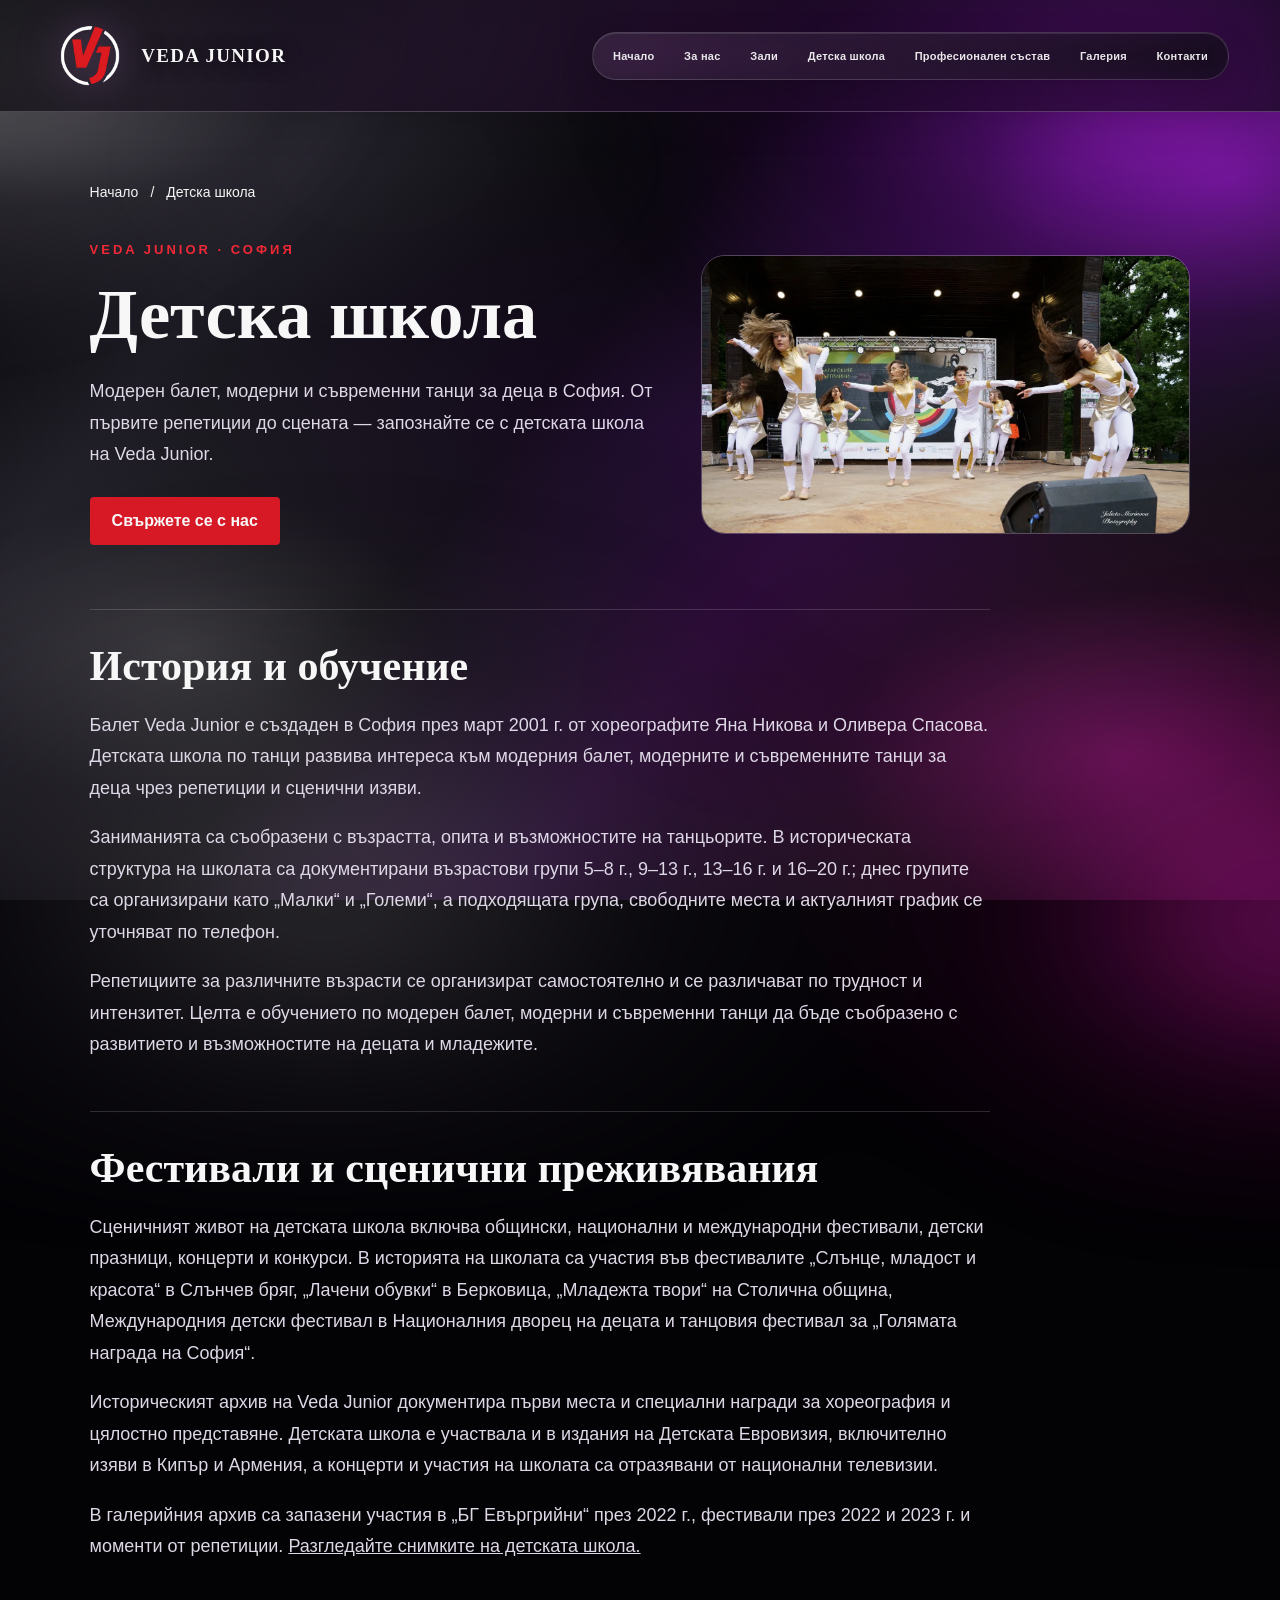
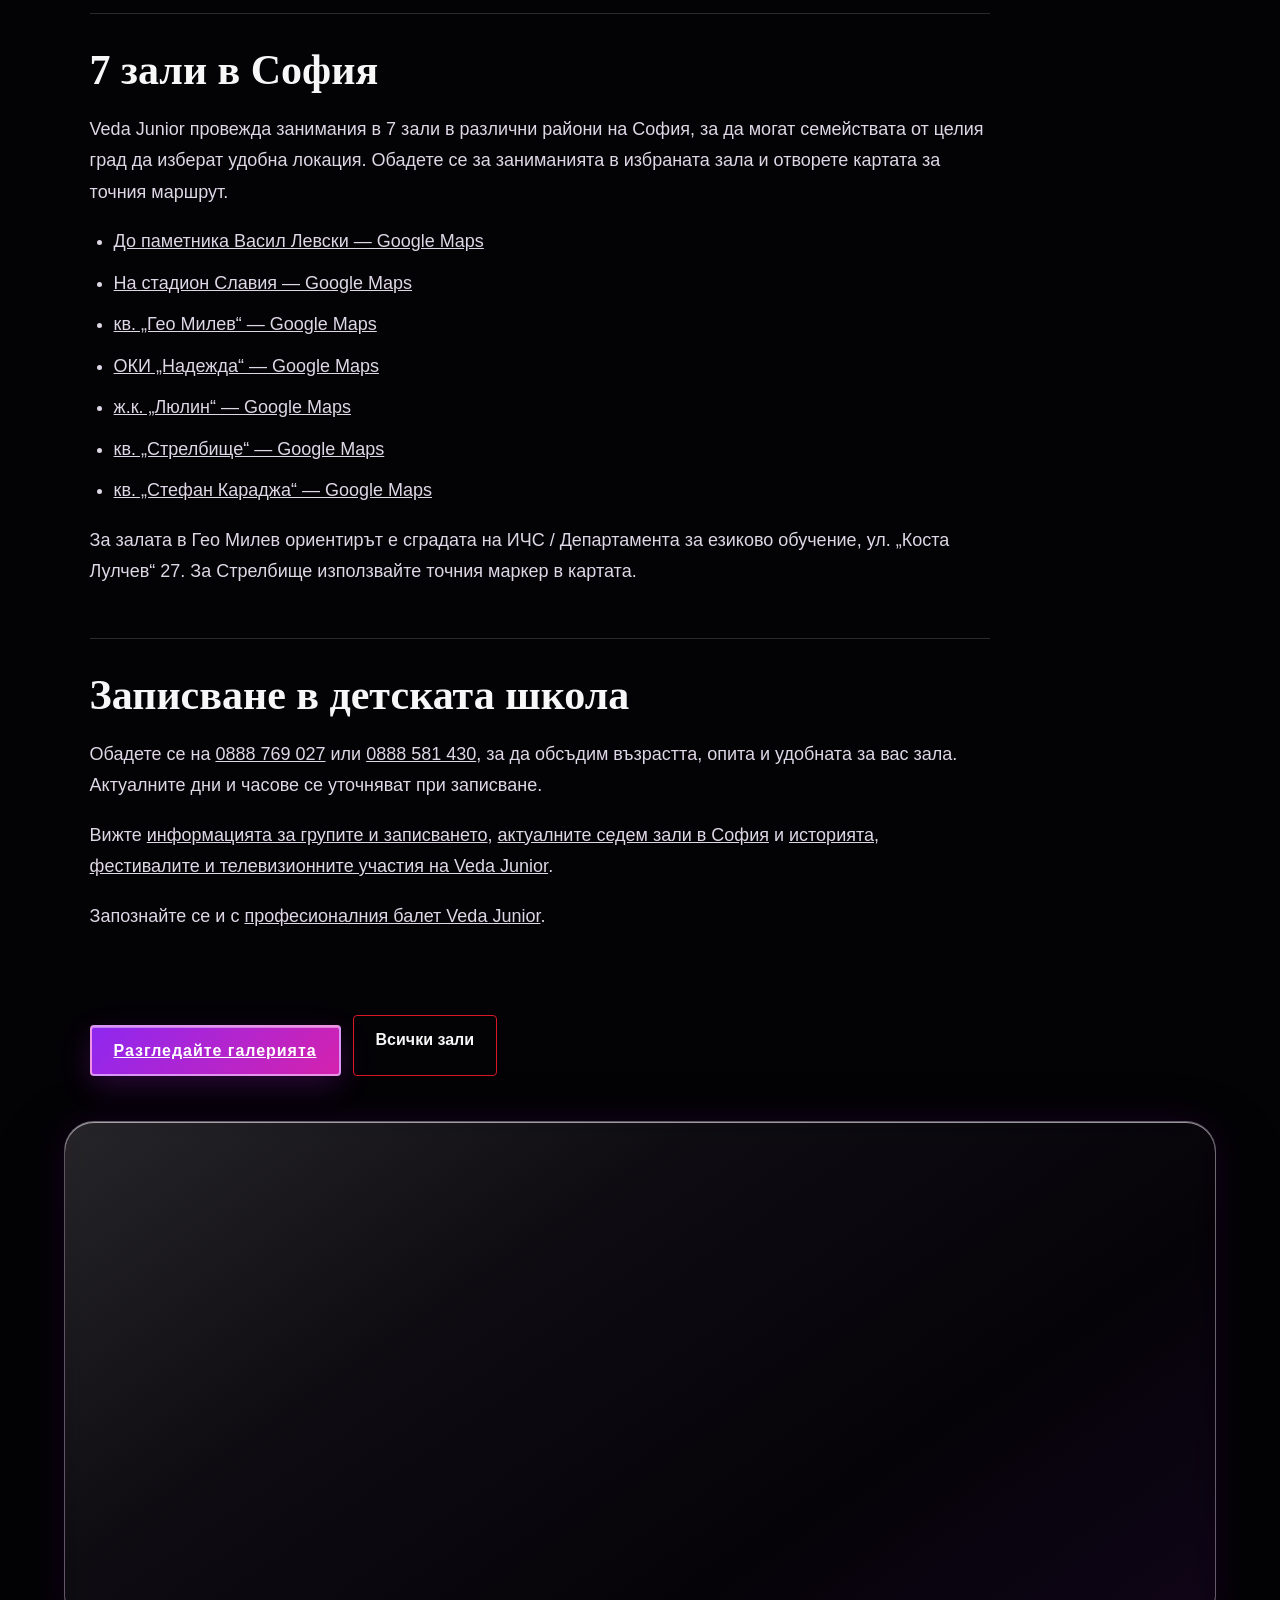
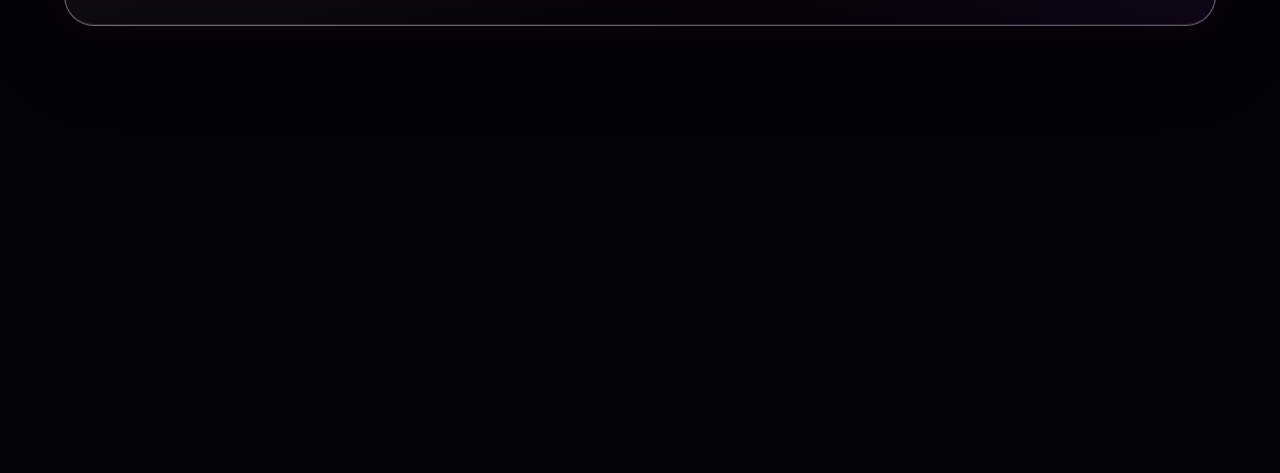
==== commit 293ba06c: "SEO: interlink new factual resources in detska-shkola.html" ====
--- a/detska-shkola.html
+++ b/detska-shkola.html
@@ -8,7 +8,7 @@
 </script><meta charset="utf-8"><meta name="viewport" content="width=device-width,initial-scale=1,viewport-fit=cover"><title>Детска школа по танци и модерен балет в София | Veda Junior</title><meta name="description" content="Детската школа на Veda Junior: модерен балет, модерни и съвременни танци за деца в София, фестивали и 7 зали. Контакти за записване."><link rel="canonical" href="https://vedajunior.com/detska-shkola.html"><meta property="og:locale" content="bg_BG"><meta property="og:type" content="website"><meta property="og:site_name" content="Veda Junior"><meta property="og:title" content="Детска школа по танци и модерен балет в София | Veda Junior"><meta property="og:description" content="Детската школа на Veda Junior: модерен балет, модерни и съвременни танци за деца в София, фестивали и 7 зали. Контакти за записване."><meta property="og:url" content="https://vedajunior.com/detska-shkola.html"><meta property="og:image" content="https://vedajunior.com/images_opt/1689244281-14.webp"><meta property="og:image:alt" content="Танцьори от детската школа Veda Junior на сцената"><meta name="twitter:card" content="summary_large_image"><script type="application/ld+json">{"@context": "https://schema.org", "@graph": [{"@type": "WebPage", "@id": "https://vedajunior.com/detska-shkola.html#webpage", "url": "https://vedajunior.com/detska-shkola.html", "name": "Детска школа по танци и модерен балет в София | Veda Junior", "description": "Детската школа на Veda Junior: модерен балет, модерни и съвременни танци за деца в София, фестивали и 7 зали. Контакти за записване.", "inLanguage": "bg", "isPartOf": {"@id": "https://vedajunior.com/#website"}, "about": {"@id": "https://vedajunior.com/#organization"}, "breadcrumb": {"@id": "https://vedajunior.com/detska-shkola.html#breadcrumb"}}, {"@type": "BreadcrumbList", "@id": "https://vedajunior.com/detska-shkola.html#breadcrumb", "itemListElement": [{"@type": "ListItem", "position": 1, "name": "Начало", "item": "https://vedajunior.com/"}, {"@type": "ListItem", "position": 2, "name": "Детска школа", "item": "https://vedajunior.com/detska-shkola.html"}]}]}</script><link rel="stylesheet" href="style.css?v=hero-mobile-2"><link rel="stylesheet" href="topic.css"><link rel="icon" href="logo-transparent.png" type="image/png"></head><body class="topic-page"><header><a class="brand" href="/"><img src="logo-transparent.png" alt="Лого на Балет Veda Junior"><span>VEDA JUNIOR</span></a><button class="menu-toggle" type="button" aria-label="Отвори меню" aria-expanded="false"><span></span><span></span><span></span></button><nav><a href="/">Начало</a><a href="/#about">За нас</a><a href="/#halls">Зали</a><a href="detska-shkola.html">Детска школа</a><a href="profesionalen-balet.html">Професионален състав</a><a href="gallery.html">Галерия</a><a href="/#contact">Контакти</a></nav></header><main><div class="topic-main"><nav class="breadcrumbs" aria-label="Път в сайта"><a href="/">Начало</a><span aria-hidden="true">/</span><span aria-current="page">Детска школа</span></nav><div class="topic-intro"><div><span class="eyebrow">VEDA JUNIOR · СОФИЯ</span><h1>Детска школа</h1><p>Модерен балет, модерни и съвременни танци за деца в София. От първите репетиции до сцената — запознайте се с детската школа на Veda Junior.</p><a class="btn" href="#contact">Свържете се с нас</a></div><img class="topic-photo" src="images_opt/1689244281-14.webp" alt="Танцьори от детската школа Veda Junior на сцената" decoding="async"></div><section class="topic-section"><h2>История и обучение</h2><p>Балет Veda Junior е създаден в София през март 2001 г. от хореографите Яна Никова и Оливера Спасова. Детската школа по танци развива интереса към модерния балет, модерните и съвременните танци за деца чрез репетиции и сценични изяви.</p><p>Заниманията са съобразени с възрастта, опита и възможностите на танцьорите. В историческата структура на школата са документирани възрастови групи 5–8 г., 9–13 г., 13–16 г. и 16–20 г.; днес групите са организирани като „Малки“ и „Големи“, а подходящата група, свободните места и актуалният график се уточняват по телефон.</p><p>Репетициите за различните възрасти се организират самостоятелно и се различават по трудност и интензитет. Целта е обучението по модерен балет, модерни и съвременни танци да бъде съобразено с развитието и възможностите на децата и младежите.</p></section>
 <section class="topic-section"><h2>Фестивали и сценични преживявания</h2><p>Сценичният живот на детската школа включва общински, национални и международни фестивали, детски празници, концерти и конкурси. В историята на школата са участия във фестивалите „Слънце, младост и красота“ в Слънчев бряг, „Лачени обувки“ в Берковица, „Младежта твори“ на Столична община, Международния детски фестивал в Националния дворец на децата и танцовия фестивал за „Голямата награда на София“.</p><p>Историческият архив на Veda Junior документира първи места и специални награди за хореография и цялостно представяне. Детската школа е участвала и в издания на Детската Евровизия, включително изяви в Кипър и Армения, а концерти и участия на школата са отразявани от национални телевизии.</p><p>В галерийния архив са запазени участия в „БГ Евъргрийни“ през 2022 г., фестивали през 2022 и 2023 г. и моменти от репетиции. <a href="gallery.html?tab=kids">Разгледайте снимките на детската школа.</a></p></section>
 <section class="topic-section"><h2>7 зали в София</h2><p>Veda Junior провежда занимания в 7 зали в различни райони на София, за да могат семействата от целия град да изберат удобна локация. Обадете се за заниманията в избраната зала и отворете картата за точния маршрут.</p><ul><li><a href="https://maps.app.goo.gl/vNeuXimurUcWkyaM7" target="_blank" rel="noopener">До паметника Васил Левски — Google Maps</a></li><li><a href="https://maps.app.goo.gl/w3BesJTsPMskwZ2A6" target="_blank" rel="noopener">На стадион Славия — Google Maps</a></li><li><a href="https://maps.app.goo.gl/B8nFABYHBAxgM2967" target="_blank" rel="noopener">кв. „Гео Милев“ — Google Maps</a></li><li><a href="https://maps.app.goo.gl/H6dfVmW27UUP9sBi6" target="_blank" rel="noopener">ОКИ „Надежда“ — Google Maps</a></li><li><a href="https://maps.app.goo.gl/6rfuFx1irHDHfVjB8" target="_blank" rel="noopener">ж.к. „Люлин“ — Google Maps</a></li><li><a href="https://maps.app.goo.gl/ur7YZmLWkrTQHLBi9" target="_blank" rel="noopener">кв. „Стрелбище“ — Google Maps</a></li><li><a href="https://maps.app.goo.gl/p6iGBaYjC9usDvsx8" target="_blank" rel="noopener">кв. „Стефан Караджа“ — Google Maps</a></li></ul><p>За залата в Гео Милев ориентирът е сградата на ИЧС / Департамента за езиково обучение, ул. „Коста Лулчев“ 27. За Стрелбище използвайте точния маркер в картата.</p></section>
-<section class="topic-section"><h2>Записване в детската школа</h2><p>Обадете се на <a href="tel:+359888769027">0888 769 027</a> или <a href="tel:+359888581430">0888 581 430</a>, за да обсъдим възрастта, опита и удобната за вас зала. Актуалните дни и часове се уточняват при записване.</p><p>Запознайте се и с <a href="profesionalen-balet.html">професионалния балет Veda Junior</a>.</p></section><div class="topic-links"><a class="gallery-cta" href="gallery.html?tab=kids">Разгледайте галерията</a><a class="btn ghost" href="/#halls">Всички зали</a></div></div><section id="contact" class="contact"><div><span class="eyebrow">ЗАПИСВАНИЯ</span><h2>Искаш да танцуваш с нас?</h2><p>Записването в детската танцова школа става по телефон.</p><a class="btn" href="tel:+359888769027">0888 769 027</a><a class="btn ghost" href="tel:+359888581430">0888 581 430</a><div class="social-links"><span>Последвайте ни</span><a class="social-link facebook" href="https://www.facebook.com/vedajunior.ballet/photos/?ref=page_internal" target="_blank" rel="noopener" aria-label="Veda Junior във Facebook">Facebook</a><a class="social-link instagram" href="https://www.instagram.com/ballet_veda_junior/" target="_blank" rel="noopener" aria-label="Veda Junior в Instagram">Instagram</a></div></div></section></main><script>const menuToggle=document.querySelector('.menu-toggle');
+<section class="topic-section"><h2>Записване в детската школа</h2><p>Обадете се на <a href="tel:+359888769027">0888 769 027</a> или <a href="tel:+359888581430">0888 581 430</a>, за да обсъдим възрастта, опита и удобната за вас зала. Актуалните дни и часове се уточняват при записване.</p><p>Вижте <a href="grupi-i-zapisvane.html">информацията за групите и записването</a>, <a href="zali-sofia.html">актуалните седем зали в София</a> и <a href="istoria-i-uchastia.html">историята, фестивалите и телевизионните участия на Veda Junior</a>.</p><p>Запознайте се и с <a href="profesionalen-balet.html">професионалния балет Veda Junior</a>.</p></section><div class="topic-links"><a class="gallery-cta" href="gallery.html?tab=kids">Разгледайте галерията</a><a class="btn ghost" href="/#halls">Всички зали</a></div></div><section id="contact" class="contact"><div><span class="eyebrow">ЗАПИСВАНИЯ</span><h2>Искаш да танцуваш с нас?</h2><p>Записването в детската танцова школа става по телефон.</p><a class="btn" href="tel:+359888769027">0888 769 027</a><a class="btn ghost" href="tel:+359888581430">0888 581 430</a><div class="social-links"><span>Последвайте ни</span><a class="social-link facebook" href="https://www.facebook.com/vedajunior.ballet/photos/?ref=page_internal" target="_blank" rel="noopener" aria-label="Veda Junior във Facebook">Facebook</a><a class="social-link instagram" href="https://www.instagram.com/ballet_veda_junior/" target="_blank" rel="noopener" aria-label="Veda Junior в Instagram">Instagram</a></div></div></section></main><script>const menuToggle=document.querySelector('.menu-toggle');
 const siteNav=document.querySelector('header nav');
 if(menuToggle&&siteNav){
   const closeMenu=()=>{document.body.classList.remove('menu-open');menuToggle.setAttribute('aria-expanded','false')};
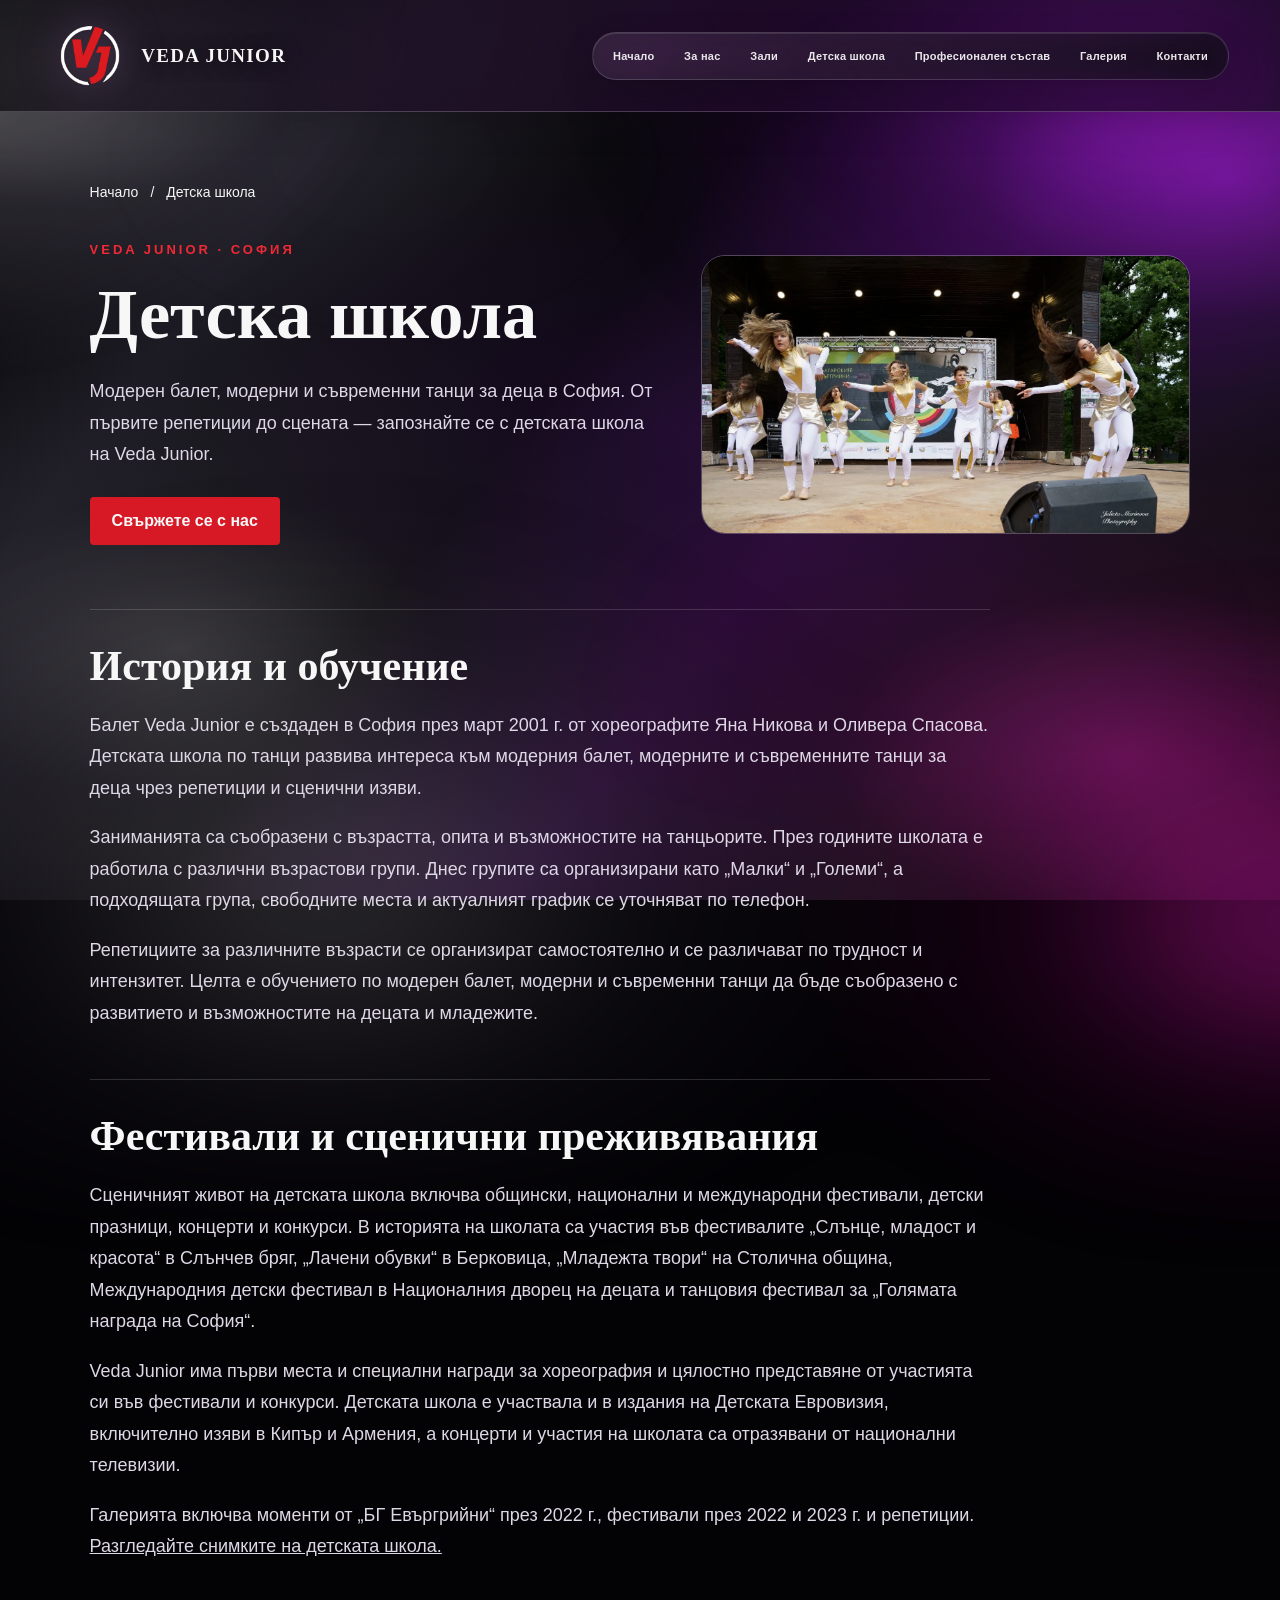
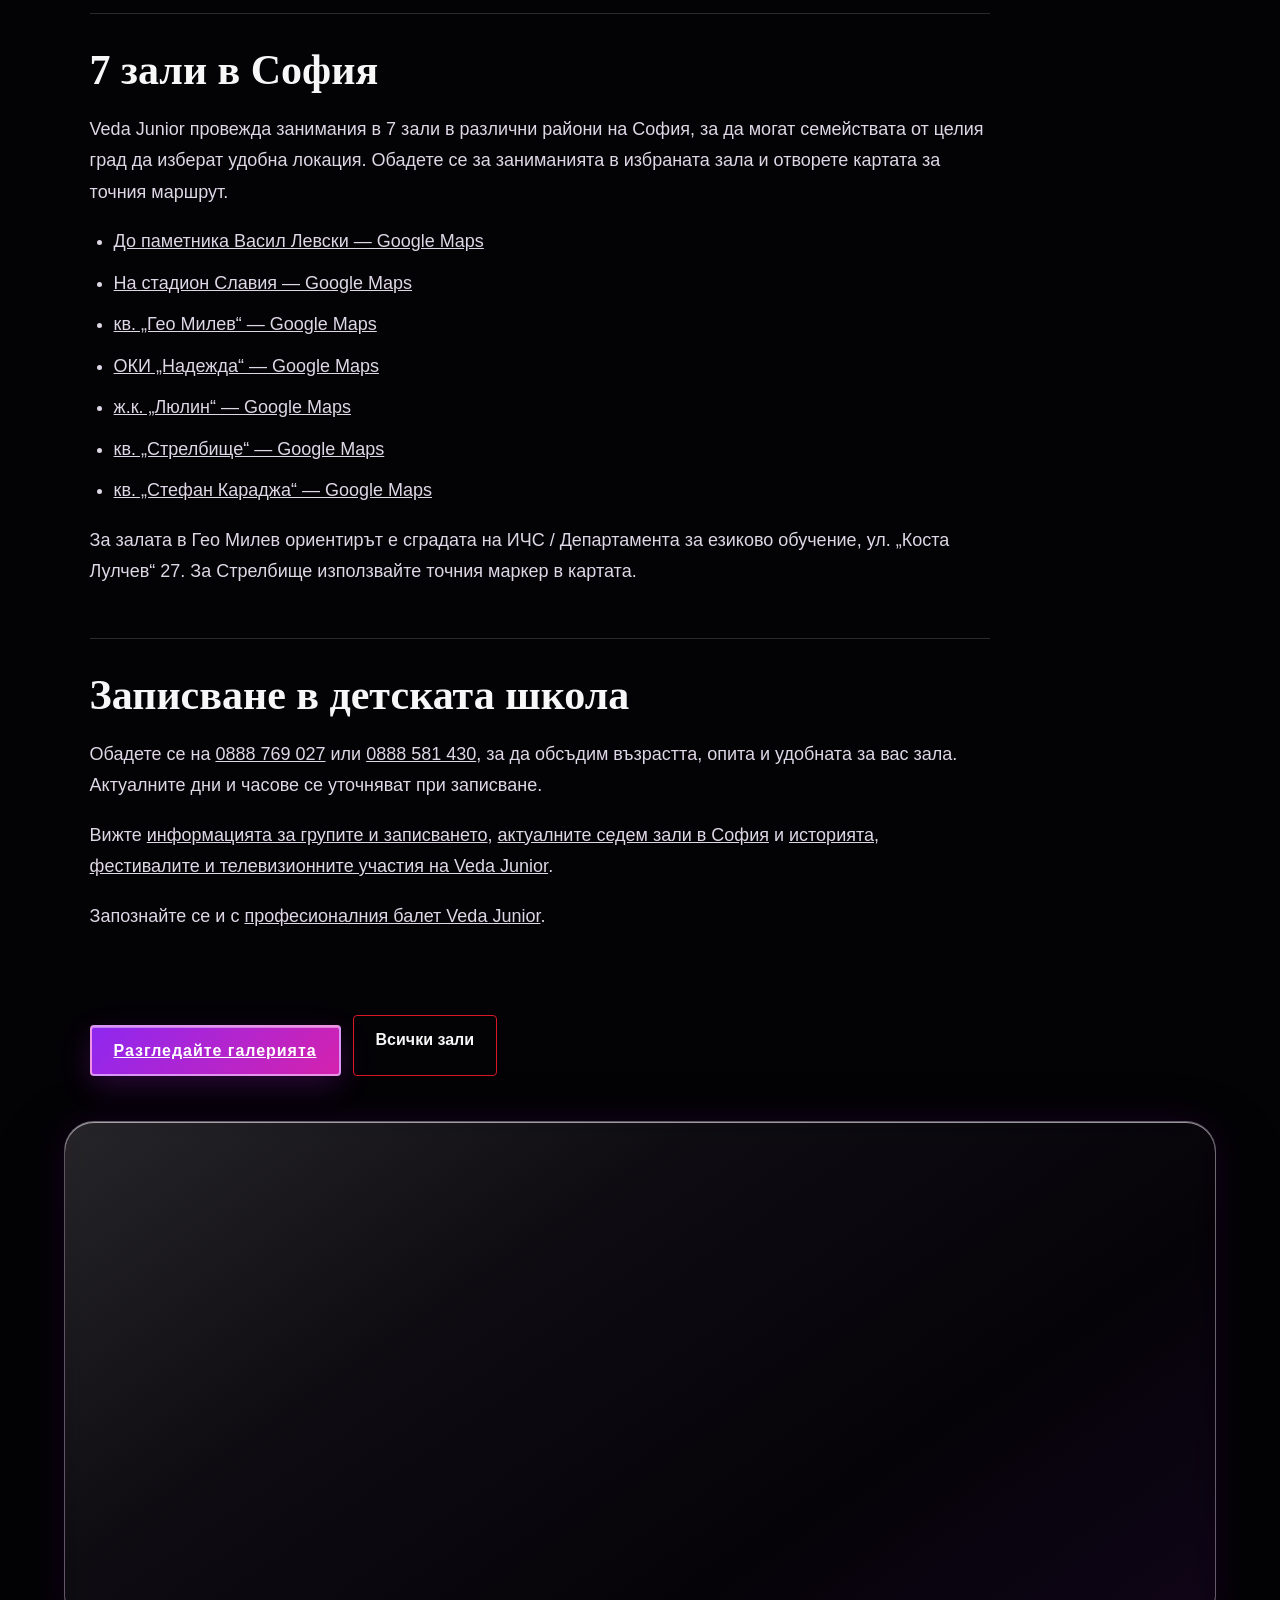
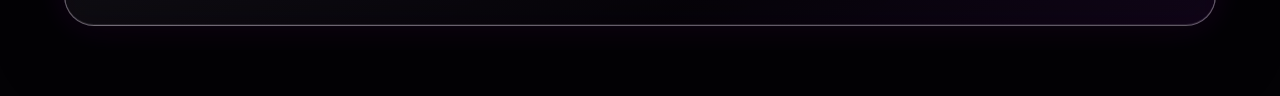
==== commit 167ab3a8: "Present Veda Junior history as natural site content" ====
--- a/detska-shkola.html
+++ b/detska-shkola.html
@@ -5,8 +5,8 @@
   function gtag(){dataLayer.push(arguments);}
   gtag('js', new Date());
   gtag('config', 'G-CDFRE2R4PN');
-</script><meta charset="utf-8"><meta name="viewport" content="width=device-width,initial-scale=1,viewport-fit=cover"><title>Детска школа по танци и модерен балет в София | Veda Junior</title><meta name="description" content="Детската школа на Veda Junior: модерен балет, модерни и съвременни танци за деца в София, фестивали и 7 зали. Контакти за записване."><link rel="canonical" href="https://vedajunior.com/detska-shkola.html"><meta property="og:locale" content="bg_BG"><meta property="og:type" content="website"><meta property="og:site_name" content="Veda Junior"><meta property="og:title" content="Детска школа по танци и модерен балет в София | Veda Junior"><meta property="og:description" content="Детската школа на Veda Junior: модерен балет, модерни и съвременни танци за деца в София, фестивали и 7 зали. Контакти за записване."><meta property="og:url" content="https://vedajunior.com/detska-shkola.html"><meta property="og:image" content="https://vedajunior.com/images_opt/1689244281-14.webp"><meta property="og:image:alt" content="Танцьори от детската школа Veda Junior на сцената"><meta name="twitter:card" content="summary_large_image"><script type="application/ld+json">{"@context": "https://schema.org", "@graph": [{"@type": "WebPage", "@id": "https://vedajunior.com/detska-shkola.html#webpage", "url": "https://vedajunior.com/detska-shkola.html", "name": "Детска школа по танци и модерен балет в София | Veda Junior", "description": "Детската школа на Veda Junior: модерен балет, модерни и съвременни танци за деца в София, фестивали и 7 зали. Контакти за записване.", "inLanguage": "bg", "isPartOf": {"@id": "https://vedajunior.com/#website"}, "about": {"@id": "https://vedajunior.com/#organization"}, "breadcrumb": {"@id": "https://vedajunior.com/detska-shkola.html#breadcrumb"}}, {"@type": "BreadcrumbList", "@id": "https://vedajunior.com/detska-shkola.html#breadcrumb", "itemListElement": [{"@type": "ListItem", "position": 1, "name": "Начало", "item": "https://vedajunior.com/"}, {"@type": "ListItem", "position": 2, "name": "Детска школа", "item": "https://vedajunior.com/detska-shkola.html"}]}]}</script><link rel="stylesheet" href="style.css?v=hero-mobile-2"><link rel="stylesheet" href="topic.css"><link rel="icon" href="logo-transparent.png" type="image/png"></head><body class="topic-page"><header><a class="brand" href="/"><img src="logo-transparent.png" alt="Лого на Балет Veda Junior"><span>VEDA JUNIOR</span></a><button class="menu-toggle" type="button" aria-label="Отвори меню" aria-expanded="false"><span></span><span></span><span></span></button><nav><a href="/">Начало</a><a href="/#about">За нас</a><a href="/#halls">Зали</a><a href="detska-shkola.html">Детска школа</a><a href="profesionalen-balet.html">Професионален състав</a><a href="gallery.html">Галерия</a><a href="/#contact">Контакти</a></nav></header><main><div class="topic-main"><nav class="breadcrumbs" aria-label="Път в сайта"><a href="/">Начало</a><span aria-hidden="true">/</span><span aria-current="page">Детска школа</span></nav><div class="topic-intro"><div><span class="eyebrow">VEDA JUNIOR · СОФИЯ</span><h1>Детска школа</h1><p>Модерен балет, модерни и съвременни танци за деца в София. От първите репетиции до сцената — запознайте се с детската школа на Veda Junior.</p><a class="btn" href="#contact">Свържете се с нас</a></div><img class="topic-photo" src="images_opt/1689244281-14.webp" alt="Танцьори от детската школа Veda Junior на сцената" decoding="async"></div><section class="topic-section"><h2>История и обучение</h2><p>Балет Veda Junior е създаден в София през март 2001 г. от хореографите Яна Никова и Оливера Спасова. Детската школа по танци развива интереса към модерния балет, модерните и съвременните танци за деца чрез репетиции и сценични изяви.</p><p>Заниманията са съобразени с възрастта, опита и възможностите на танцьорите. В историческата структура на школата са документирани възрастови групи 5–8 г., 9–13 г., 13–16 г. и 16–20 г.; днес групите са организирани като „Малки“ и „Големи“, а подходящата група, свободните места и актуалният график се уточняват по телефон.</p><p>Репетициите за различните възрасти се организират самостоятелно и се различават по трудност и интензитет. Целта е обучението по модерен балет, модерни и съвременни танци да бъде съобразено с развитието и възможностите на децата и младежите.</p></section>
-<section class="topic-section"><h2>Фестивали и сценични преживявания</h2><p>Сценичният живот на детската школа включва общински, национални и международни фестивали, детски празници, концерти и конкурси. В историята на школата са участия във фестивалите „Слънце, младост и красота“ в Слънчев бряг, „Лачени обувки“ в Берковица, „Младежта твори“ на Столична община, Международния детски фестивал в Националния дворец на децата и танцовия фестивал за „Голямата награда на София“.</p><p>Историческият архив на Veda Junior документира първи места и специални награди за хореография и цялостно представяне. Детската школа е участвала и в издания на Детската Евровизия, включително изяви в Кипър и Армения, а концерти и участия на школата са отразявани от национални телевизии.</p><p>В галерийния архив са запазени участия в „БГ Евъргрийни“ през 2022 г., фестивали през 2022 и 2023 г. и моменти от репетиции. <a href="gallery.html?tab=kids">Разгледайте снимките на детската школа.</a></p></section>
+</script><meta charset="utf-8"><meta name="viewport" content="width=device-width,initial-scale=1,viewport-fit=cover"><title>Детска школа по танци и модерен балет в София | Veda Junior</title><meta name="description" content="Детската школа на Veda Junior: модерен балет, модерни и съвременни танци за деца в София, фестивали и 7 зали. Контакти за записване."><link rel="canonical" href="https://vedajunior.com/detska-shkola.html"><meta property="og:locale" content="bg_BG"><meta property="og:type" content="website"><meta property="og:site_name" content="Veda Junior"><meta property="og:title" content="Детска школа по танци и модерен балет в София | Veda Junior"><meta property="og:description" content="Детската школа на Veda Junior: модерен балет, модерни и съвременни танци за деца в София, фестивали и 7 зали. Контакти за записване."><meta property="og:url" content="https://vedajunior.com/detska-shkola.html"><meta property="og:image" content="https://vedajunior.com/images_opt/1689244281-14.webp"><meta property="og:image:alt" content="Танцьори от детската школа Veda Junior на сцената"><meta name="twitter:card" content="summary_large_image"><script type="application/ld+json">{"@context": "https://schema.org", "@graph": [{"@type": "WebPage", "@id": "https://vedajunior.com/detska-shkola.html#webpage", "url": "https://vedajunior.com/detska-shkola.html", "name": "Детска школа по танци и модерен балет в София | Veda Junior", "description": "Детската школа на Veda Junior: модерен балет, модерни и съвременни танци за деца в София, фестивали и 7 зали. Контакти за записване.", "inLanguage": "bg", "isPartOf": {"@id": "https://vedajunior.com/#website"}, "about": {"@id": "https://vedajunior.com/#organization"}, "breadcrumb": {"@id": "https://vedajunior.com/detska-shkola.html#breadcrumb"}}, {"@type": "BreadcrumbList", "@id": "https://vedajunior.com/detska-shkola.html#breadcrumb", "itemListElement": [{"@type": "ListItem", "position": 1, "name": "Начало", "item": "https://vedajunior.com/"}, {"@type": "ListItem", "position": 2, "name": "Детска школа", "item": "https://vedajunior.com/detska-shkola.html"}]}]}</script><link rel="stylesheet" href="style.css?v=hero-mobile-2"><link rel="stylesheet" href="topic.css"><link rel="icon" href="logo-transparent.png" type="image/png"></head><body class="topic-page"><header><a class="brand" href="/"><img src="logo-transparent.png" alt="Лого на Балет Veda Junior"><span>VEDA JUNIOR</span></a><button class="menu-toggle" type="button" aria-label="Отвори меню" aria-expanded="false"><span></span><span></span><span></span></button><nav><a href="/">Начало</a><a href="/#about">За нас</a><a href="/#halls">Зали</a><a href="detska-shkola.html">Детска школа</a><a href="profesionalen-balet.html">Професионален състав</a><a href="gallery.html">Галерия</a><a href="/#contact">Контакти</a></nav></header><main><div class="topic-main"><nav class="breadcrumbs" aria-label="Път в сайта"><a href="/">Начало</a><span aria-hidden="true">/</span><span aria-current="page">Детска школа</span></nav><div class="topic-intro"><div><span class="eyebrow">VEDA JUNIOR · СОФИЯ</span><h1>Детска школа</h1><p>Модерен балет, модерни и съвременни танци за деца в София. От първите репетиции до сцената — запознайте се с детската школа на Veda Junior.</p><a class="btn" href="#contact">Свържете се с нас</a></div><img class="topic-photo" src="images_opt/1689244281-14.webp" alt="Танцьори от детската школа Veda Junior на сцената" decoding="async"></div><section class="topic-section"><h2>История и обучение</h2><p>Балет Veda Junior е създаден в София през март 2001 г. от хореографите Яна Никова и Оливера Спасова. Детската школа по танци развива интереса към модерния балет, модерните и съвременните танци за деца чрез репетиции и сценични изяви.</p><p>Заниманията са съобразени с възрастта, опита и възможностите на танцьорите. През годините школата е работила с различни възрастови групи. Днес групите са организирани като „Малки“ и „Големи“, а подходящата група, свободните места и актуалният график се уточняват по телефон.</p><p>Репетициите за различните възрасти се организират самостоятелно и се различават по трудност и интензитет. Целта е обучението по модерен балет, модерни и съвременни танци да бъде съобразено с развитието и възможностите на децата и младежите.</p></section>
+<section class="topic-section"><h2>Фестивали и сценични преживявания</h2><p>Сценичният живот на детската школа включва общински, национални и международни фестивали, детски празници, концерти и конкурси. В историята на школата са участия във фестивалите „Слънце, младост и красота“ в Слънчев бряг, „Лачени обувки“ в Берковица, „Младежта твори“ на Столична община, Международния детски фестивал в Националния дворец на децата и танцовия фестивал за „Голямата награда на София“.</p><p>Veda Junior има първи места и специални награди за хореография и цялостно представяне от участията си във фестивали и конкурси. Детската школа е участвала и в издания на Детската Евровизия, включително изяви в Кипър и Армения, а концерти и участия на школата са отразявани от национални телевизии.</p><p>Галерията включва моменти от „БГ Евъргрийни“ през 2022 г., фестивали през 2022 и 2023 г. и репетиции. <a href="gallery.html?tab=kids">Разгледайте снимките на детската школа.</a></p></section>
 <section class="topic-section"><h2>7 зали в София</h2><p>Veda Junior провежда занимания в 7 зали в различни райони на София, за да могат семействата от целия град да изберат удобна локация. Обадете се за заниманията в избраната зала и отворете картата за точния маршрут.</p><ul><li><a href="https://maps.app.goo.gl/vNeuXimurUcWkyaM7" target="_blank" rel="noopener">До паметника Васил Левски — Google Maps</a></li><li><a href="https://maps.app.goo.gl/w3BesJTsPMskwZ2A6" target="_blank" rel="noopener">На стадион Славия — Google Maps</a></li><li><a href="https://maps.app.goo.gl/B8nFABYHBAxgM2967" target="_blank" rel="noopener">кв. „Гео Милев“ — Google Maps</a></li><li><a href="https://maps.app.goo.gl/H6dfVmW27UUP9sBi6" target="_blank" rel="noopener">ОКИ „Надежда“ — Google Maps</a></li><li><a href="https://maps.app.goo.gl/6rfuFx1irHDHfVjB8" target="_blank" rel="noopener">ж.к. „Люлин“ — Google Maps</a></li><li><a href="https://maps.app.goo.gl/ur7YZmLWkrTQHLBi9" target="_blank" rel="noopener">кв. „Стрелбище“ — Google Maps</a></li><li><a href="https://maps.app.goo.gl/p6iGBaYjC9usDvsx8" target="_blank" rel="noopener">кв. „Стефан Караджа“ — Google Maps</a></li></ul><p>За залата в Гео Милев ориентирът е сградата на ИЧС / Департамента за езиково обучение, ул. „Коста Лулчев“ 27. За Стрелбище използвайте точния маркер в картата.</p></section>
 <section class="topic-section"><h2>Записване в детската школа</h2><p>Обадете се на <a href="tel:+359888769027">0888 769 027</a> или <a href="tel:+359888581430">0888 581 430</a>, за да обсъдим възрастта, опита и удобната за вас зала. Актуалните дни и часове се уточняват при записване.</p><p>Вижте <a href="grupi-i-zapisvane.html">информацията за групите и записването</a>, <a href="zali-sofia.html">актуалните седем зали в София</a> и <a href="istoria-i-uchastia.html">историята, фестивалите и телевизионните участия на Veda Junior</a>.</p><p>Запознайте се и с <a href="profesionalen-balet.html">професионалния балет Veda Junior</a>.</p></section><div class="topic-links"><a class="gallery-cta" href="gallery.html?tab=kids">Разгледайте галерията</a><a class="btn ghost" href="/#halls">Всички зали</a></div></div><section id="contact" class="contact"><div><span class="eyebrow">ЗАПИСВАНИЯ</span><h2>Искаш да танцуваш с нас?</h2><p>Записването в детската танцова школа става по телефон.</p><a class="btn" href="tel:+359888769027">0888 769 027</a><a class="btn ghost" href="tel:+359888581430">0888 581 430</a><div class="social-links"><span>Последвайте ни</span><a class="social-link facebook" href="https://www.facebook.com/vedajunior.ballet/photos/?ref=page_internal" target="_blank" rel="noopener" aria-label="Veda Junior във Facebook">Facebook</a><a class="social-link instagram" href="https://www.instagram.com/ballet_veda_junior/" target="_blank" rel="noopener" aria-label="Veda Junior в Instagram">Instagram</a></div></div></section></main><script>const menuToggle=document.querySelector('.menu-toggle');
 const siteNav=document.querySelector('header nav');
